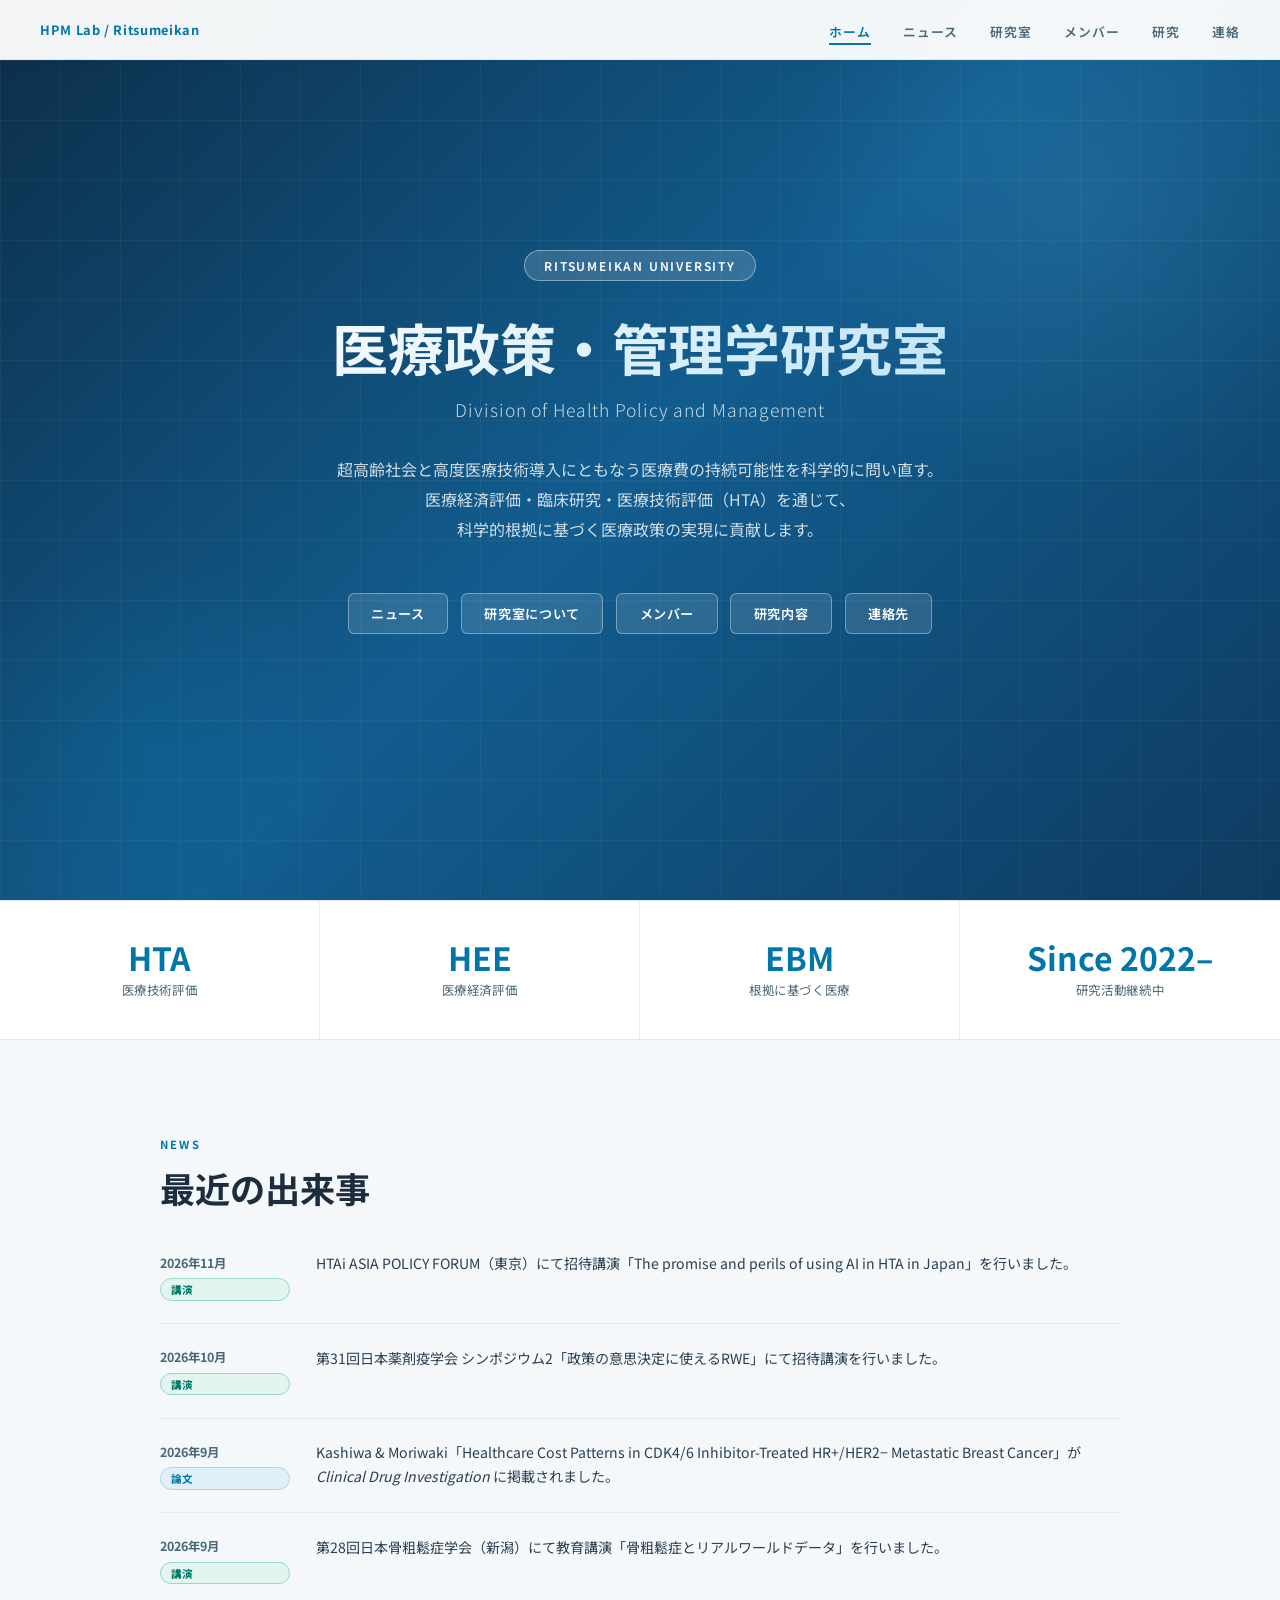
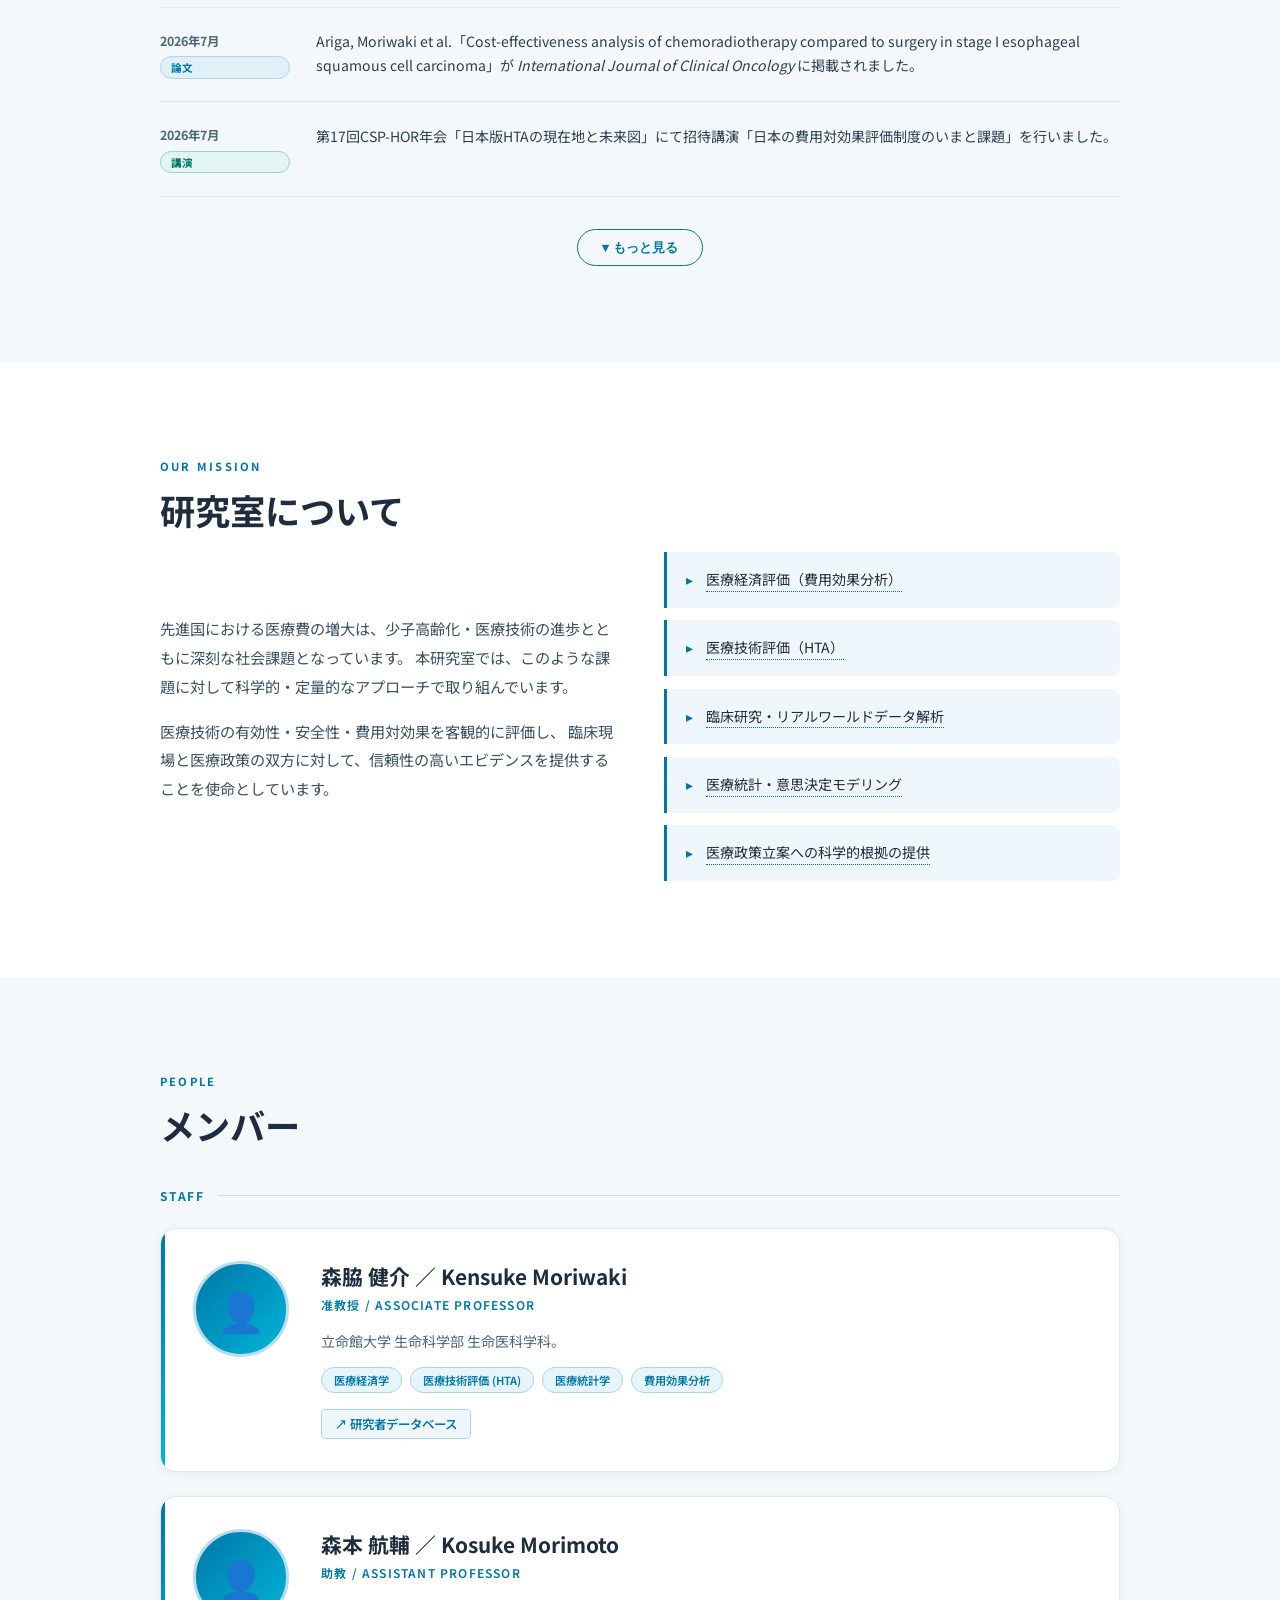
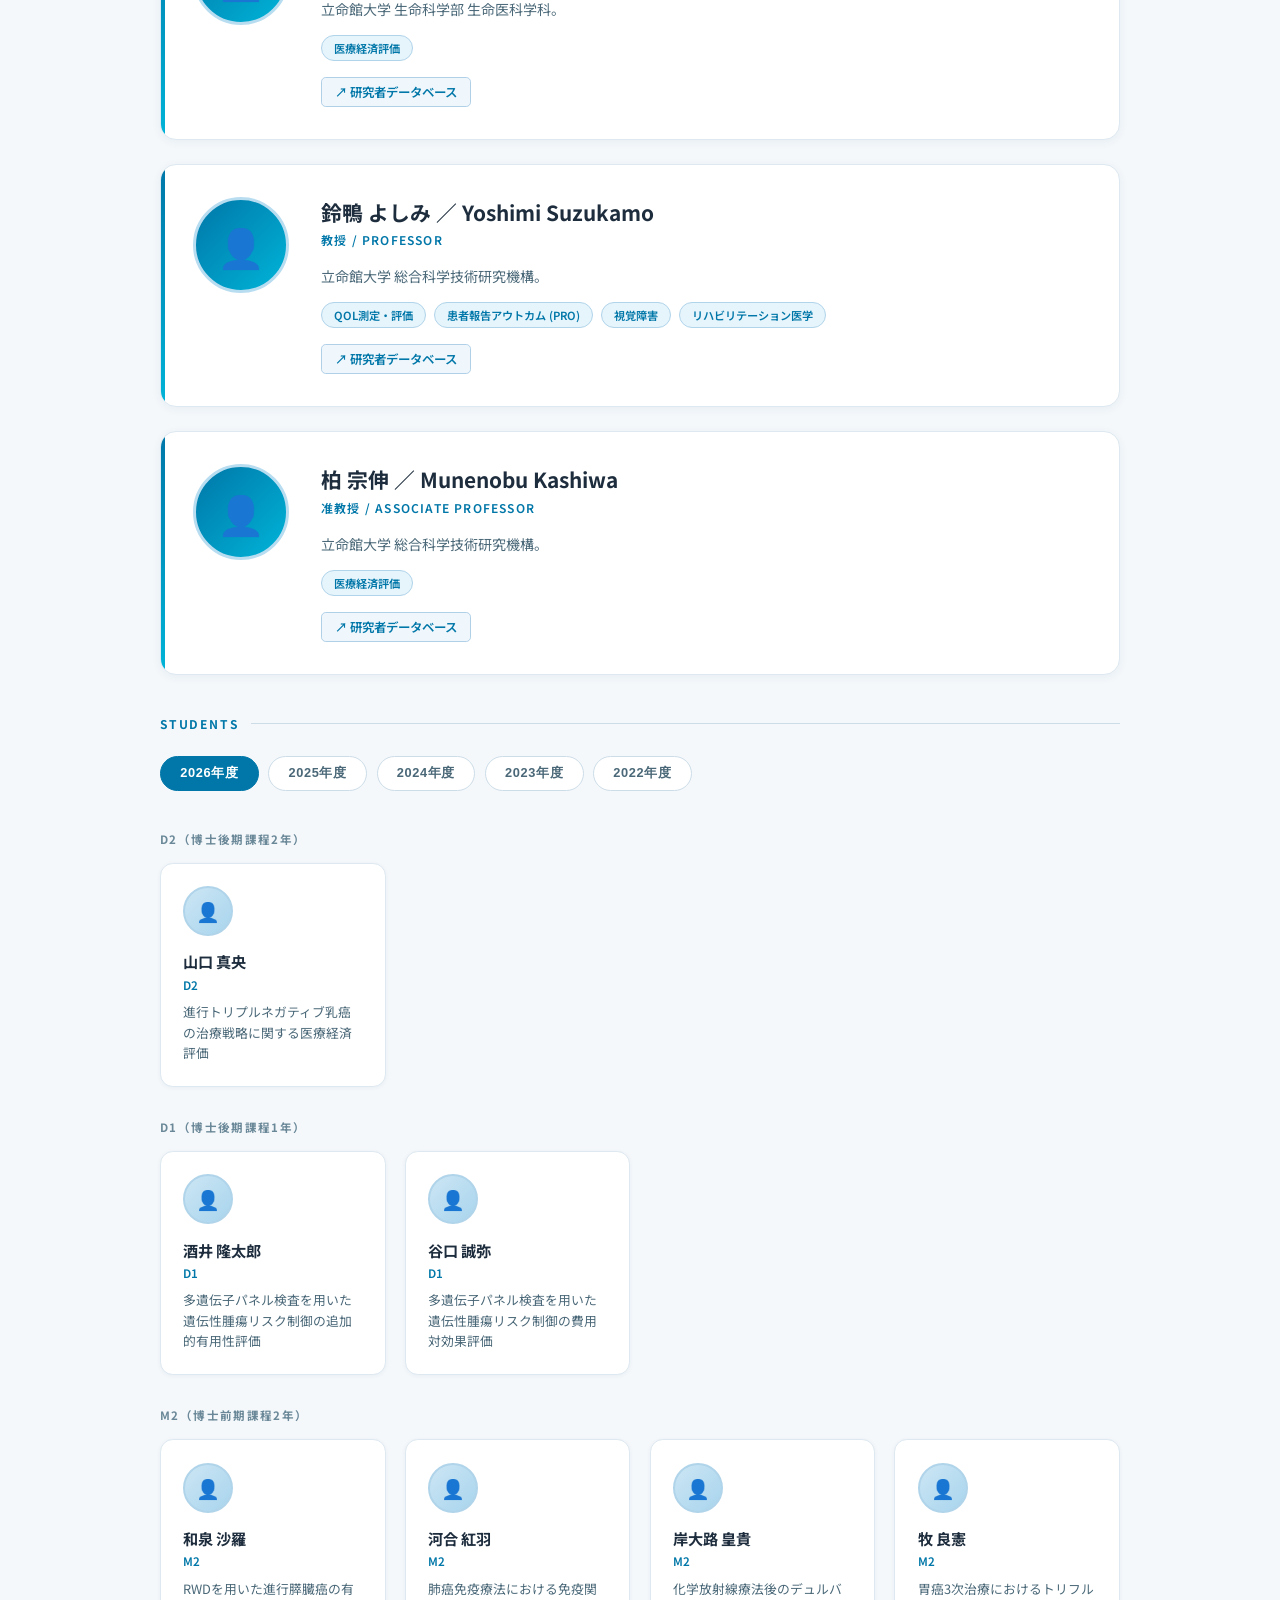
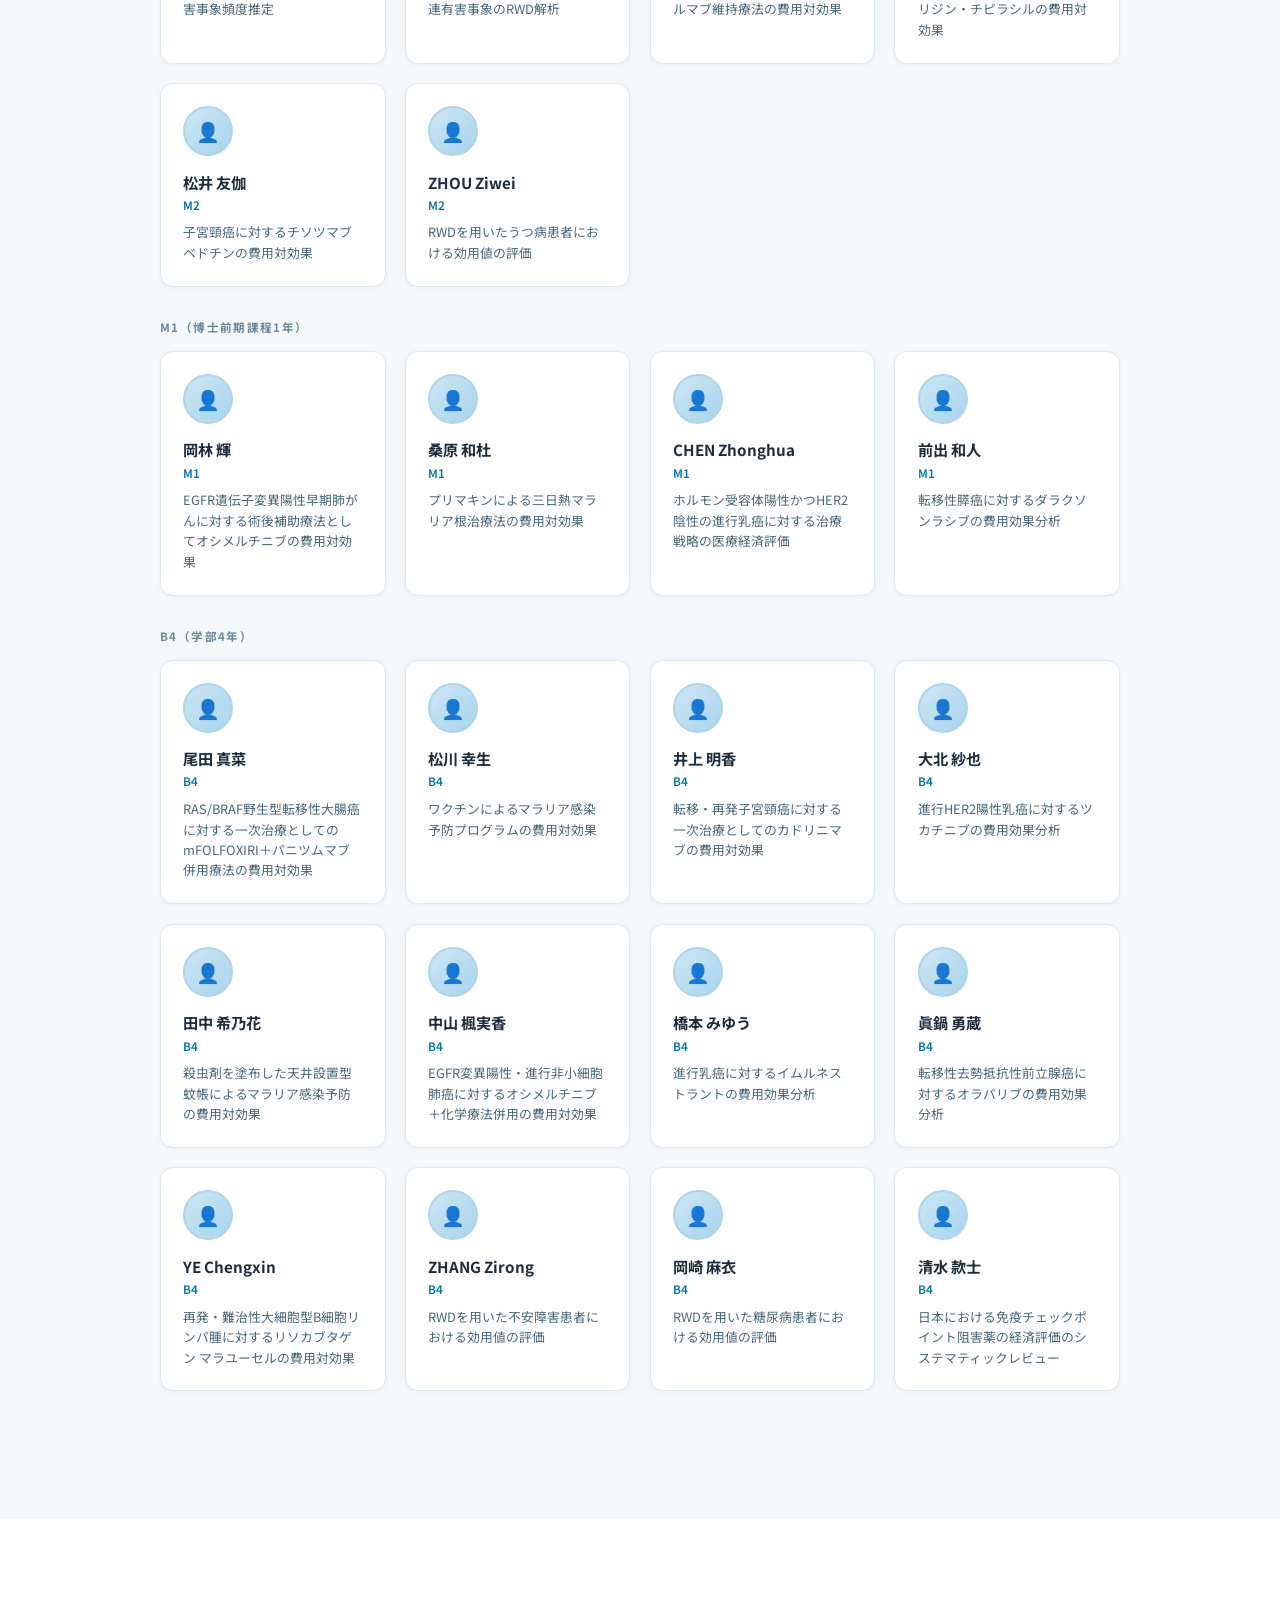
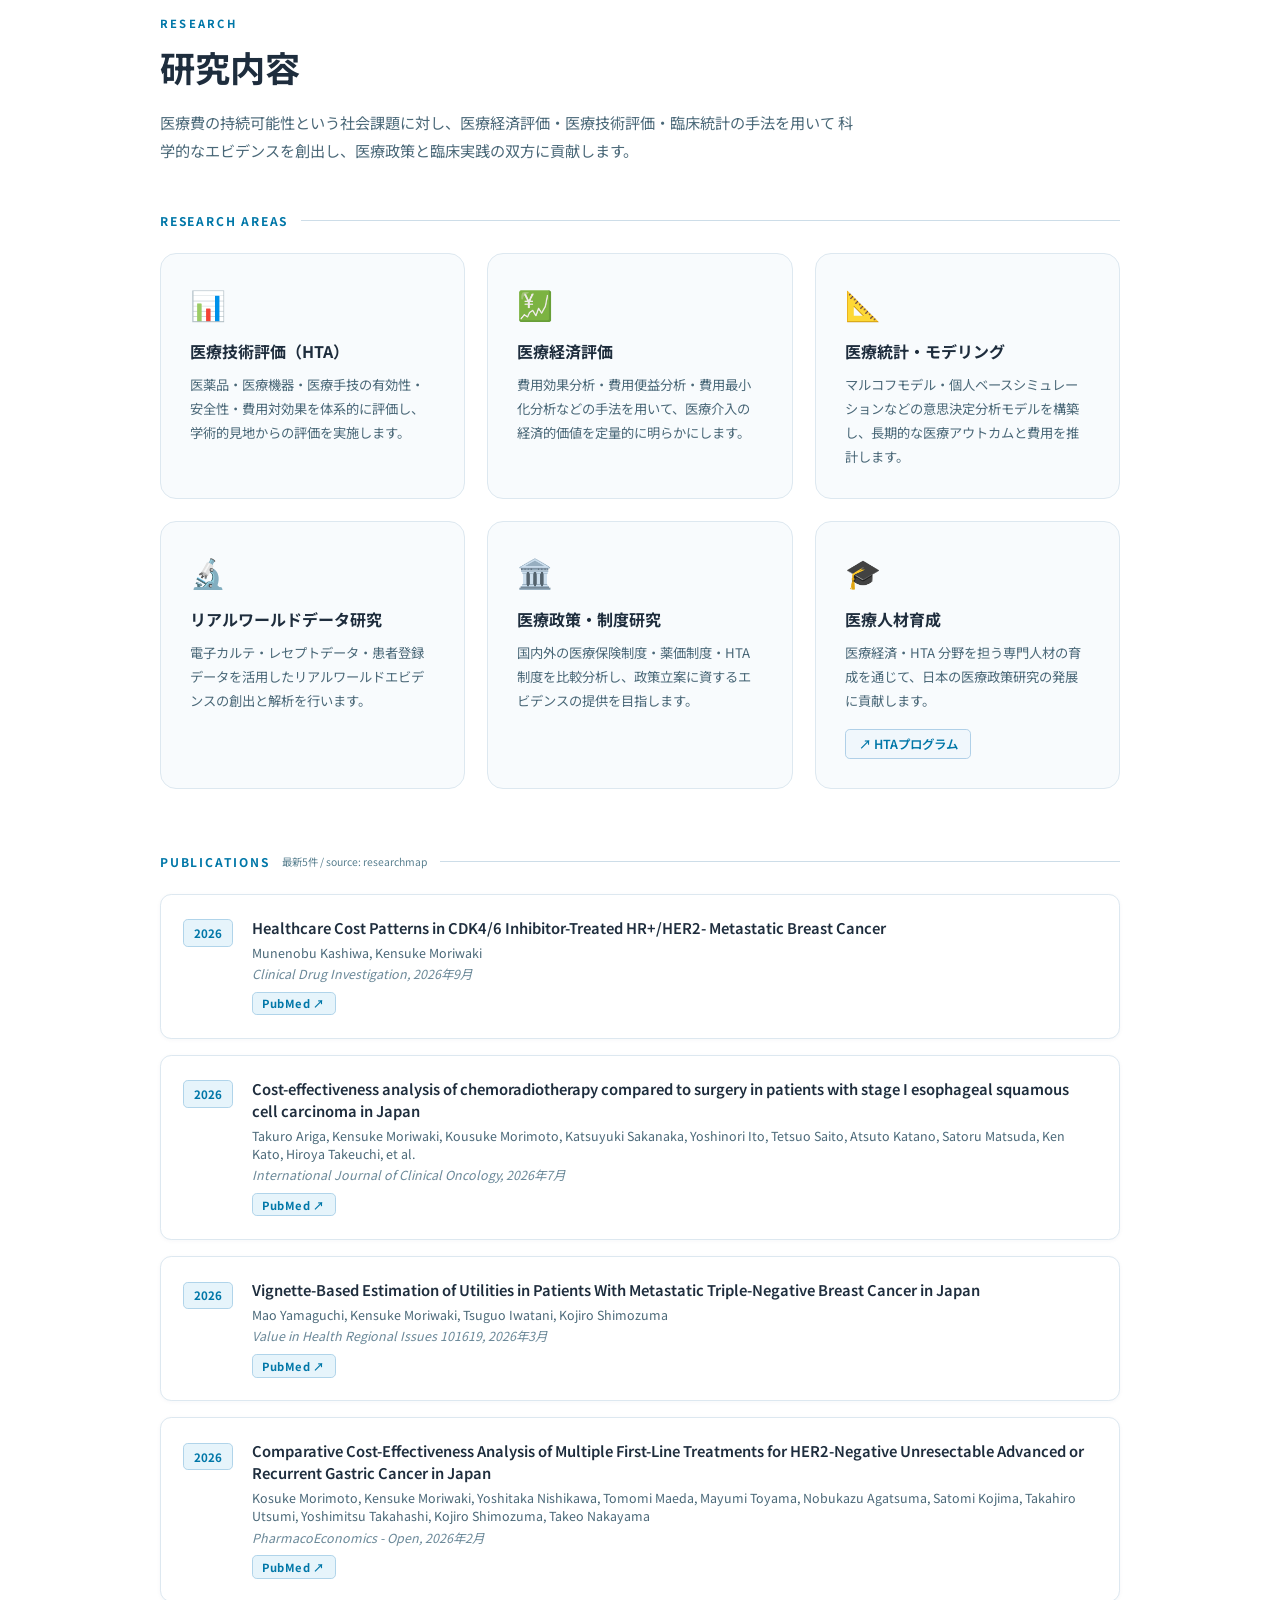
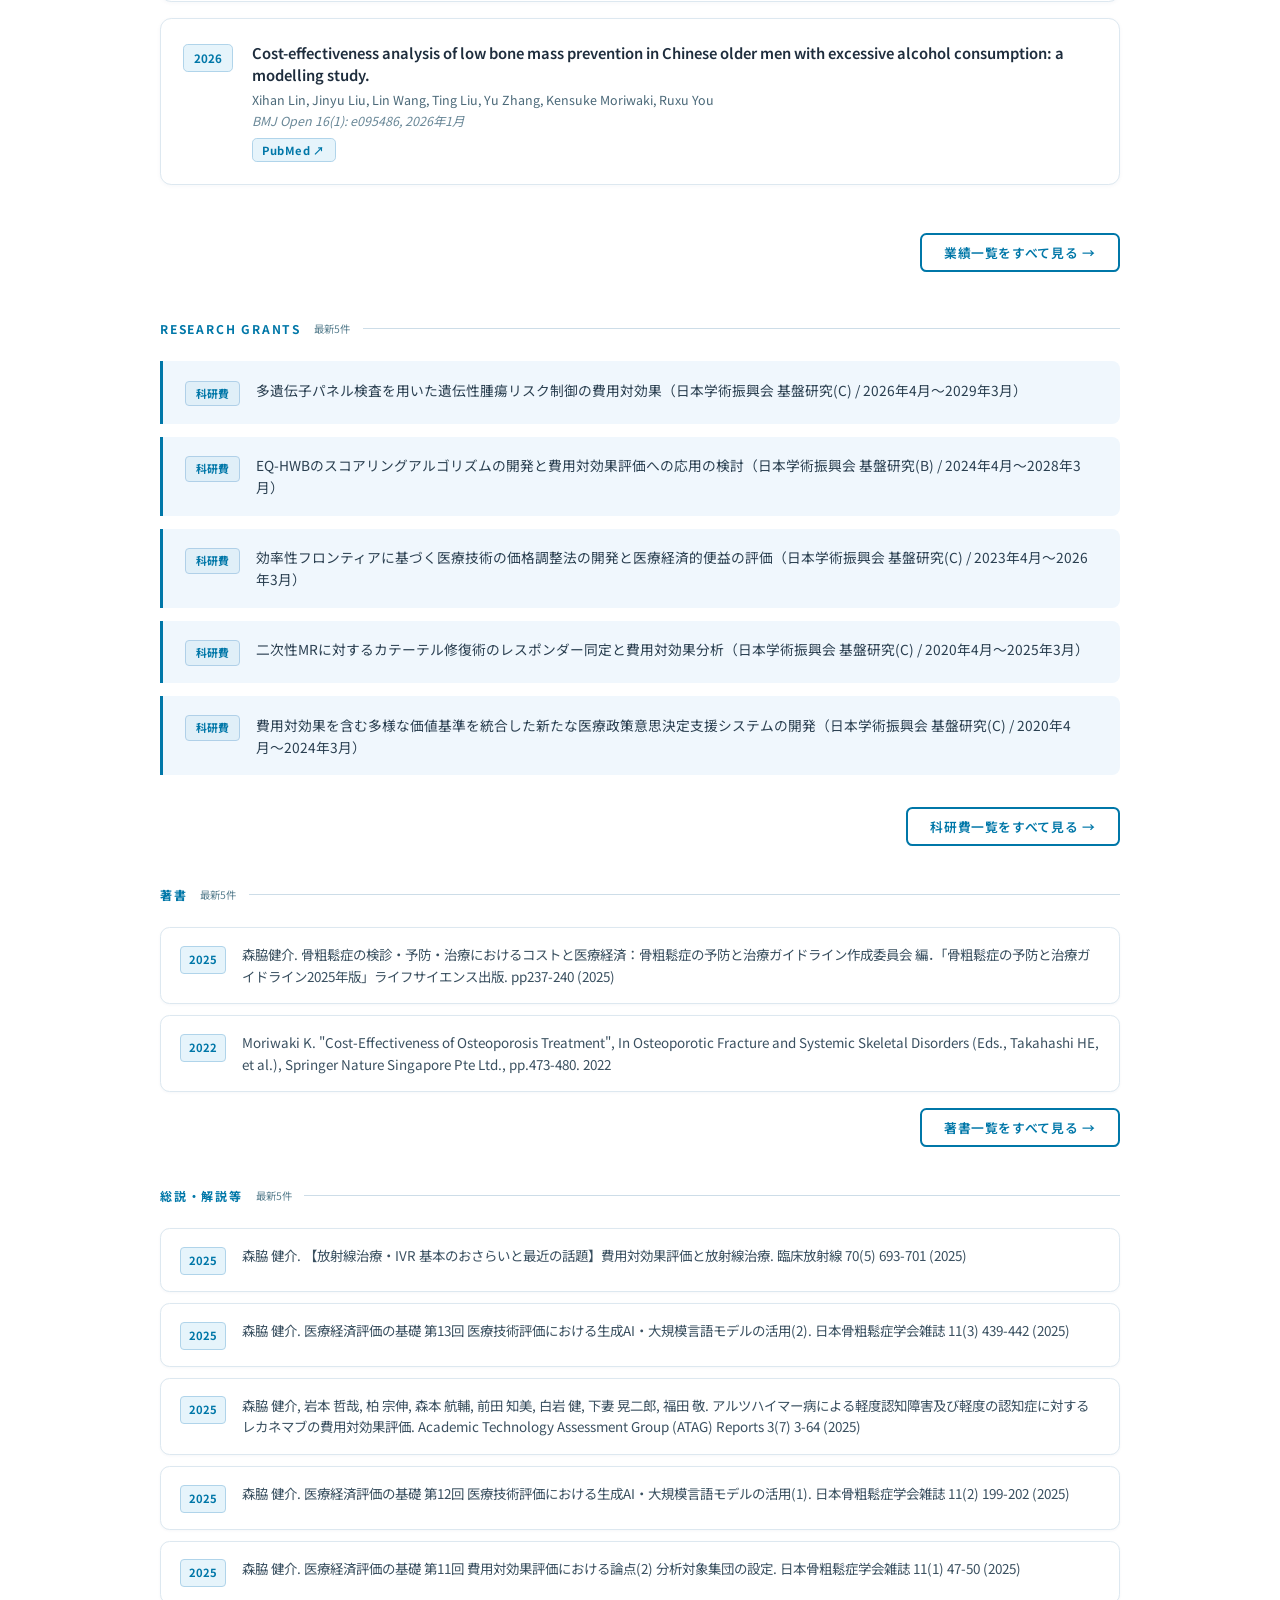
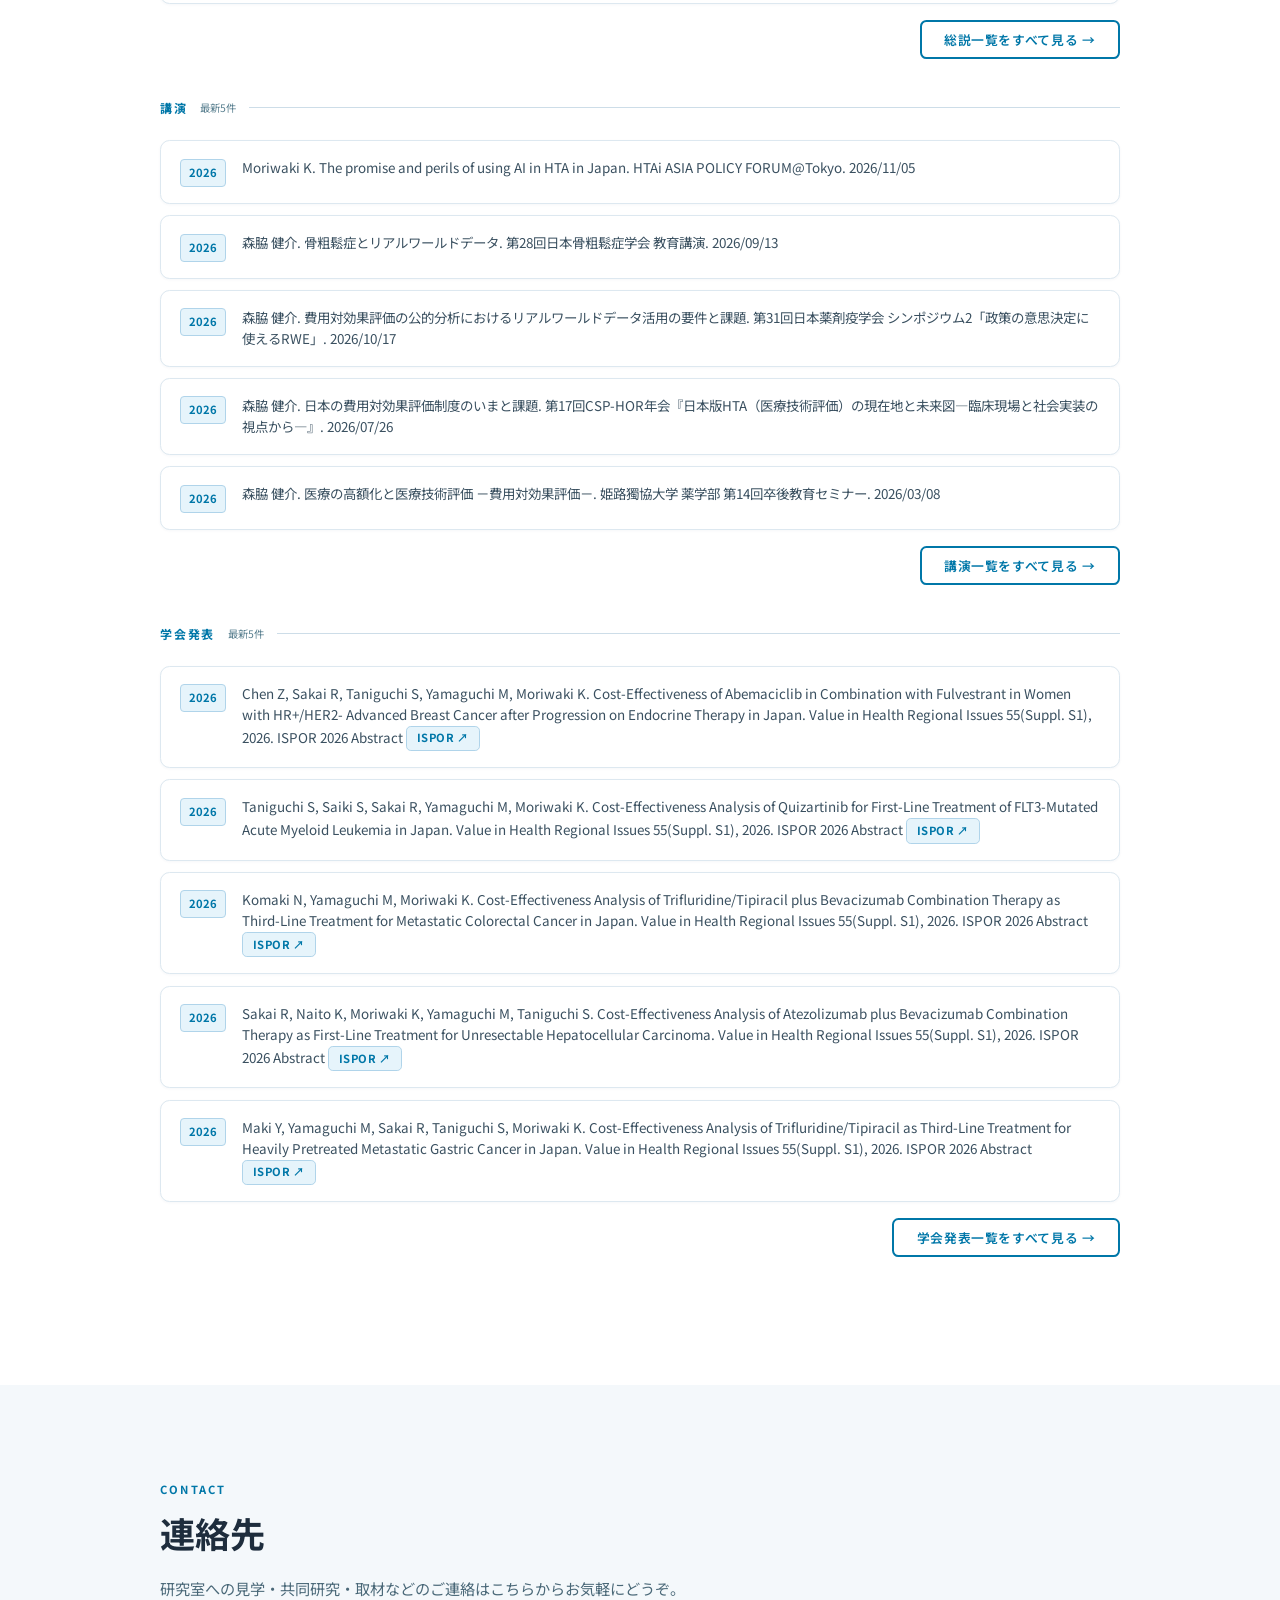
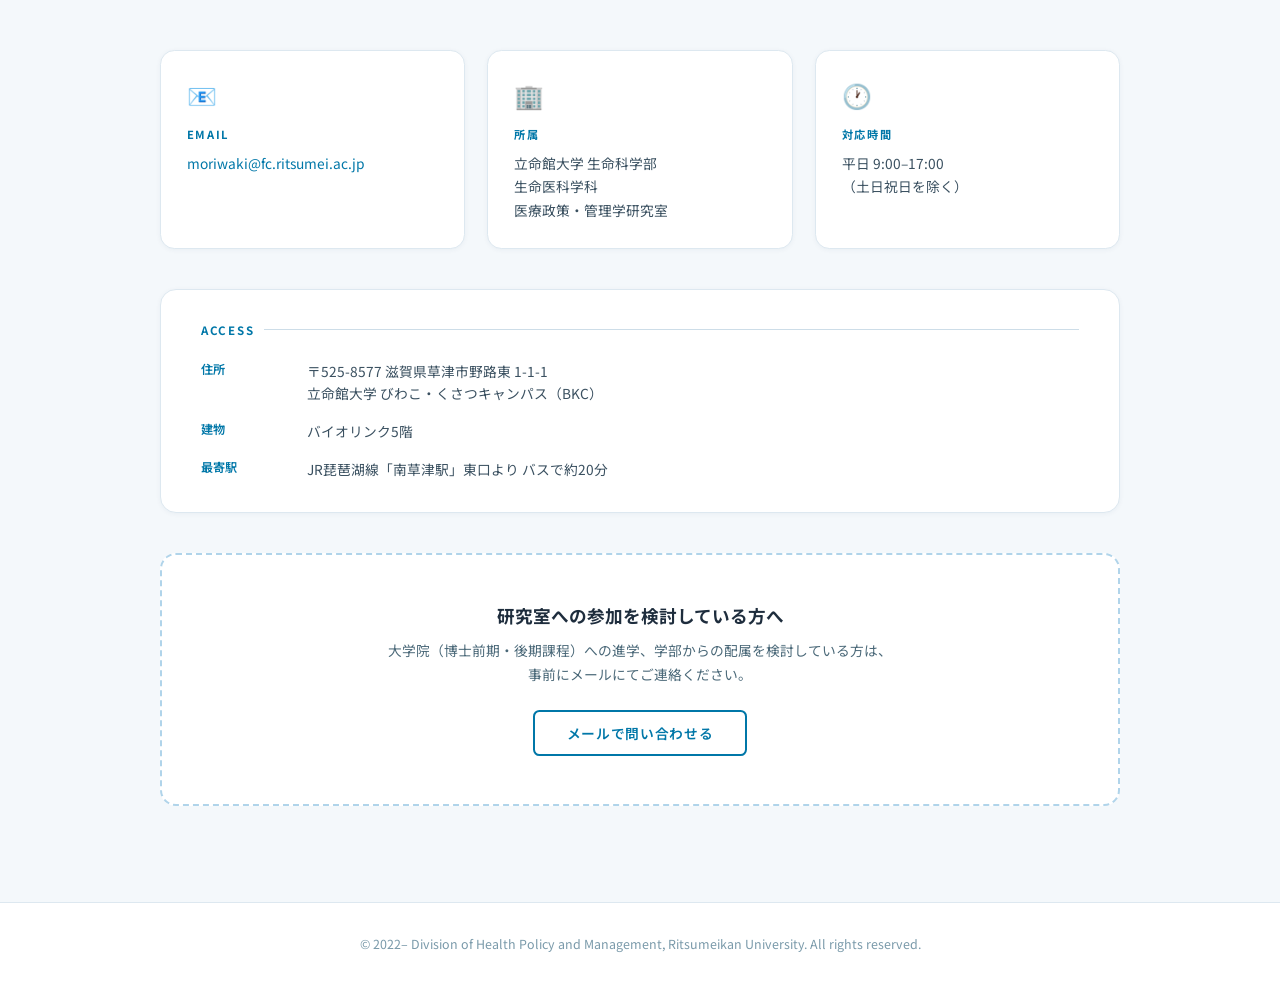
==== index.html @ d838562f "森脇の紹介文を所属のみに変更 Co-Authored-By: Claude Opus 5.5 <noreply@anthropic.com> Claude-Session: https://claud" ====
<!DOCTYPE html>
<html lang="ja">
<head>
<meta charset="UTF-8">
<meta name="viewport" content="width=device-width, initial-scale=1.0">
<title>医療政策・管理学研究室 | Ritsumeikan University</title>
<link href="https://fonts.googleapis.com/css2?family=Noto+Sans+JP:wght@300;400;700&family=Inter:wght@300;400;600;700&display=swap" rel="stylesheet">
<style>
/* ══════════════════════════════════════
   Base
══════════════════════════════════════ */
* { margin: 0; padding: 0; box-sizing: border-box; }
html { scroll-behavior: smooth; }

body {
  font-family: 'Noto Sans JP', 'Inter', sans-serif;
  background: #f4f8fb;
  color: #1e2d3d;
  overflow-x: hidden;
}

/* ══════════════════════════════════════
   Nav
══════════════════════════════════════ */
nav {
  position: fixed;
  top: 0; left: 0; right: 0;
  z-index: 100;
  display: flex;
  align-items: center;
  justify-content: space-between;
  padding: 0 2.5rem;
  height: 60px;
  background: rgba(255,255,255,0.95);
  backdrop-filter: blur(12px);
  border-bottom: 1px solid #dde8f0;
  box-shadow: 0 1px 8px rgba(0,60,100,0.06);
  transition: background 0.3s;
}

.nav-logo {
  font-size: 0.8rem;
  font-weight: 700;
  color: #0077a8;
  letter-spacing: 0.05em;
  white-space: nowrap;
}

.nav-links {
  display: flex;
  gap: 2rem;
  list-style: none;
}

.nav-links a {
  font-size: 0.8rem;
  font-weight: 600;
  letter-spacing: 0.08em;
  color: #4a6878;
  text-decoration: none;
  transition: color 0.2s;
  position: relative;
  padding-bottom: 2px;
}
.nav-links a::after {
  content: '';
  position: absolute;
  bottom: -2px; left: 0; right: 0;
  height: 2px;
  background: #0077a8;
  transform: scaleX(0);
  transform-origin: left;
  transition: transform 0.25s;
}
.nav-links a:hover,
.nav-links a.active { color: #0077a8; }
.nav-links a:hover::after,
.nav-links a.active::after { transform: scaleX(1); }

@media (max-width: 600px) {
  nav { padding: 0 1rem; }
  .nav-links { gap: 1rem; }
  .nav-logo { display: none; }
}

/* ══════════════════════════════════════
   Section base
══════════════════════════════════════ */
section { padding: 6rem 2rem; }
section:first-of-type { padding-top: 0; }

.container { max-width: 960px; margin: 0 auto; }

.section-label {
  font-size: 0.7rem;
  font-weight: 700;
  letter-spacing: 0.2em;
  text-transform: uppercase;
  color: #0077a8;
  margin-bottom: 0.8rem;
}

.section-title {
  font-size: clamp(1.6rem, 3vw, 2.2rem);
  font-weight: 700;
  color: #1e2d3d;
  margin-bottom: 1.2rem;
  line-height: 1.3;
}

.section-desc {
  color: #4a6878;
  font-size: 0.95rem;
  line-height: 1.8;
  margin-bottom: 3rem;
  max-width: 700px;
}

.subsection-label {
  font-size: 0.75rem;
  font-weight: 700;
  letter-spacing: 0.15em;
  text-transform: uppercase;
  color: #0077a8;
  margin: 2.5rem 0 1.5rem;
  display: flex;
  align-items: center;
  gap: 0.8rem;
}
.subsection-label::after {
  content: '';
  flex: 1;
  height: 1px;
  background: #cddde8;
}

/* ══════════════════════════════════════
   Hero
══════════════════════════════════════ */
#home {
  position: relative;
  min-height: 100vh;
  display: flex;
  align-items: center;
  justify-content: center;
  background: linear-gradient(135deg, #0c2d48 0%, #125d8f 50%, #0e3b60 100%);
  overflow: hidden;
  padding: 0 2rem;
}

#home::before {
  content: '';
  position: absolute;
  width: 600px; height: 600px;
  border-radius: 50%;
  background: radial-gradient(circle, rgba(100,200,240,0.14) 0%, transparent 70%);
  top: -100px; right: -100px;
  animation: pulse 8s ease-in-out infinite;
}
#home::after {
  content: '';
  position: absolute;
  width: 400px; height: 400px;
  border-radius: 50%;
  background: radial-gradient(circle, rgba(0,160,220,0.12) 0%, transparent 70%);
  bottom: -50px; left: -50px;
  animation: pulse 10s ease-in-out infinite reverse;
}
@keyframes pulse {
  0%, 100% { transform: scale(1); opacity: 0.8; }
  50% { transform: scale(1.15); opacity: 1; }
}

.grid-bg {
  position: absolute;
  inset: 0;
  background-image:
    linear-gradient(rgba(255,255,255,0.04) 1px, transparent 1px),
    linear-gradient(90deg, rgba(255,255,255,0.04) 1px, transparent 1px);
  background-size: 60px 60px;
}

.hero-content {
  position: relative;
  z-index: 1;
  text-align: center;
  max-width: 900px;
  width: 100%;
}

.badge {
  display: inline-block;
  background: rgba(255,255,255,0.15);
  border: 1px solid rgba(255,255,255,0.4);
  color: #ffffff;
  font-size: 0.75rem;
  font-weight: 600;
  letter-spacing: 0.15em;
  text-transform: uppercase;
  padding: 0.4rem 1.2rem;
  border-radius: 2rem;
  margin-bottom: 2rem;
}

.hero-title {
  font-size: clamp(2rem, 5vw, 3.5rem);
  font-weight: 700;
  line-height: 1.2;
  margin-bottom: 1rem;
  background: linear-gradient(135deg, #ffffff 0%, #b8e0f7 100%);
  -webkit-background-clip: text;
  -webkit-text-fill-color: transparent;
  background-clip: text;
}

.hero-subtitle {
  font-size: clamp(0.9rem, 2vw, 1.1rem);
  color: rgba(255,255,255,0.75);
  font-weight: 300;
  letter-spacing: 0.05em;
  margin-bottom: 2rem;
}

.hero-desc {
  font-size: 1rem;
  color: rgba(255,255,255,0.8);
  line-height: 1.9;
  max-width: 680px;
  margin: 0 auto 3rem;
}

/* Jump buttons */
.jump-links {
  display: flex;
  flex-wrap: wrap;
  justify-content: center;
  gap: 0.8rem;
  margin-bottom: 1rem;
}

.btn-jump {
  display: inline-flex;
  align-items: center;
  gap: 0.4rem;
  background: rgba(255,255,255,0.12);
  border: 1px solid rgba(255,255,255,0.35);
  color: #ffffff;
  text-decoration: none;
  font-weight: 600;
  font-size: 0.82rem;
  letter-spacing: 0.05em;
  padding: 0.65rem 1.4rem;
  border-radius: 0.4rem;
  transition: background 0.2s, border-color 0.2s, transform 0.2s;
}
.btn-jump:hover {
  background: rgba(255,255,255,0.22);
  border-color: rgba(255,255,255,0.7);
  transform: translateY(-2px);
}

/* Stats strip */
.stats-strip {
  display: grid;
  grid-template-columns: repeat(4, 1fr);
  gap: 0;
  background: #ffffff;
  border-top: 1px solid #dde8f0;
  border-bottom: 1px solid #dde8f0;
}
@media (max-width: 640px) {
  .stats-strip { grid-template-columns: repeat(2, 1fr); }
}

.stat-item {
  text-align: center;
  padding: 2.5rem 1rem;
  border-right: 1px solid #e8f0f6;
  transition: background 0.3s;
}
.stat-item:last-child { border-right: none; }
.stat-item:hover { background: #f0f7fc; }

.stat-num {
  font-size: 2rem;
  font-weight: 700;
  color: #0077a8;
  line-height: 1;
  margin-bottom: 0.5rem;
}
.stat-label {
  font-size: 0.78rem;
  color: #4a6878;
  letter-spacing: 0.05em;
}

/* ══════════════════════════════════════
   About (Mission)
══════════════════════════════════════ */
#about { background: #ffffff; }

.mission-body {
  display: grid;
  grid-template-columns: 1fr 1fr;
  gap: 3rem;
  align-items: center;
}
@media (max-width: 680px) {
  .mission-body { grid-template-columns: 1fr; }
}

.mission-text p {
  color: #3a5060;
  line-height: 1.9;
  margin-bottom: 1rem;
  font-size: 0.95rem;
}

.feature-list {
  list-style: none;
  display: flex;
  flex-direction: column;
  gap: 0.8rem;
}
.feature-list li {
  display: flex;
  align-items: flex-start;
  gap: 0.8rem;
  padding: 1rem 1.2rem;
  background: #f0f7fc;
  border-left: 3px solid #0077a8;
  border-radius: 0 0.5rem 0.5rem 0;
  font-size: 0.88rem;
  color: #1e2d3d;
  line-height: 1.6;
}
.feature-list li::before {
  content: '▸';
  color: #0077a8;
  flex-shrink: 0;
}

/* ══════════════════════════════════════
   Members
══════════════════════════════════════ */
#members { background: #f4f8fb; }

.faculty-card {
  display: grid;
  grid-template-columns: auto 1fr;
  gap: 2rem;
  align-items: start;
  background: #ffffff;
  border: 1px solid #dde8f0;
  border-radius: 1rem;
  padding: 2rem;
  margin-bottom: 1.5rem;
  position: relative;
  overflow: hidden;
  box-shadow: 0 2px 10px rgba(0,60,100,0.06);
}
.faculty-card::before {
  content: '';
  position: absolute;
  top: 0; left: 0;
  width: 4px; height: 100%;
  background: linear-gradient(180deg, #0077a8, #00b4d8);
}

.avatar {
  width: 96px; height: 96px;
  border-radius: 50%;
  background: linear-gradient(135deg, #0077a8, #00b4d8);
  display: flex; align-items: center; justify-content: center;
  font-size: 2.4rem;
  border: 3px solid #b8ddf0;
  flex-shrink: 0;
}

.faculty-info h3 {
  font-size: 1.3rem;
  font-weight: 700;
  color: #1e2d3d;
  margin-bottom: 0.3rem;
}
.faculty-info .role {
  font-size: 0.75rem;
  color: #0077a8;
  font-weight: 600;
  letter-spacing: 0.1em;
  text-transform: uppercase;
  margin-bottom: 1rem;
}
.faculty-info p {
  font-size: 0.88rem;
  color: #4a6878;
  line-height: 1.8;
  margin-bottom: 0.8rem;
}

.profile-link {
  display: inline-flex;
  align-items: center;
  gap: 0.4rem;
  margin-top: 1rem;
  font-size: 0.78rem;
  font-weight: 600;
  color: #0077a8;
  text-decoration: none;
  border: 1px solid #b0d0e8;
  padding: 0.3rem 0.8rem;
  border-radius: 0.3rem;
  background: #f0f7fc;
  transition: background 0.2s, border-color 0.2s;
}
.profile-link:hover {
  background: #ddeef8;
  border-color: #0077a8;
}

.tag-list { display: flex; flex-wrap: wrap; gap: 0.5rem; margin-top: 0.8rem; }
.tag {
  background: #e6f4fb;
  border: 1px solid #b0d4ea;
  color: #0077a8;
  font-size: 0.7rem;
  font-weight: 600;
  padding: 0.25rem 0.75rem;
  border-radius: 2rem;
}

.student-grid {
  display: grid;
  grid-template-columns: repeat(auto-fill, minmax(220px, 1fr));
  gap: 1.2rem;
  margin-bottom: 2rem;
}

.student-card {
  background: #ffffff;
  border: 1px solid #dde8f0;
  border-radius: 0.8rem;
  padding: 1.4rem;
  transition: border-color 0.3s, box-shadow 0.3s, transform 0.2s;
  box-shadow: 0 1px 4px rgba(0,60,100,0.05);
}
.student-card:hover {
  border-color: #0077a8;
  box-shadow: 0 4px 16px rgba(0,100,160,0.12);
  transform: translateY(-3px);
}

.student-avatar {
  width: 50px; height: 50px;
  border-radius: 50%;
  background: linear-gradient(135deg, #cce6f4, #a8d4ed);
  border: 2px solid #b0d4ea;
  display: flex; align-items: center; justify-content: center;
  font-size: 1.2rem;
  margin-bottom: 0.9rem;
}
.student-card h4 {
  font-size: 0.95rem;
  font-weight: 700;
  color: #1e2d3d;
  margin-bottom: 0.2rem;
}
.student-card .grade { font-size: 0.73rem; color: #0077a8; margin-bottom: 0.6rem; font-weight: 600; }
.student-card .theme { font-size: 0.8rem; color: #4a6878; line-height: 1.6; }

@media (max-width: 560px) {
  .faculty-card { grid-template-columns: 1fr; }
  .avatar { width: 72px; height: 72px; font-size: 1.8rem; }
}

/* ══════════════════════════════════════
   Research
══════════════════════════════════════ */
#research { background: #ffffff; }

.area-grid {
  display: grid;
  grid-template-columns: repeat(auto-fit, minmax(270px, 1fr));
  gap: 1.4rem;
  margin-bottom: 4rem;
}

.area-card {
  background: #f8fbfd;
  border: 1px solid #dde8f0;
  border-radius: 1rem;
  padding: 1.8rem;
  transition: border-color 0.3s, box-shadow 0.3s, transform 0.2s;
  position: relative;
  overflow: hidden;
}
.area-card::after {
  content: '';
  position: absolute;
  bottom: 0; left: 0; right: 0;
  height: 3px;
  background: linear-gradient(90deg, #0077a8, #00b4d8);
  transform: scaleX(0);
  transform-origin: left;
  transition: transform 0.3s;
}
.area-card:hover {
  border-color: #0077a8;
  box-shadow: 0 4px 18px rgba(0,100,160,0.1);
  transform: translateY(-4px);
}
.area-card:hover::after { transform: scaleX(1); }

.area-icon { font-size: 1.8rem; margin-bottom: 1rem; display: block; }
.area-card h3 {
  font-size: 1rem;
  font-weight: 700;
  color: #1e2d3d;
  margin-bottom: 0.7rem;
  line-height: 1.4;
}
.area-card p { font-size: 0.83rem; color: #4a6878; line-height: 1.8; }

/* Publications */
.pub-list { display: flex; flex-direction: column; gap: 1rem; margin-bottom: 3rem; }

.pub-item {
  display: grid;
  grid-template-columns: auto 1fr;
  gap: 1.2rem;
  align-items: start;
  padding: 1.4rem;
  background: #ffffff;
  border: 1px solid #dde8f0;
  border-radius: 0.7rem;
  transition: border-color 0.3s, box-shadow 0.3s;
  box-shadow: 0 1px 4px rgba(0,60,100,0.04);
}
.pub-item:hover {
  border-color: #0077a8;
  box-shadow: 0 3px 12px rgba(0,100,160,0.09);
}

.pub-year {
  font-size: 0.72rem;
  font-weight: 700;
  color: #0077a8;
  background: #e6f4fb;
  border: 1px solid #b0d4ea;
  padding: 0.3rem 0.6rem;
  border-radius: 0.3rem;
  white-space: nowrap;
  margin-top: 0.15rem;
}
.pub-content h4 {
  font-size: 0.92rem;
  font-weight: 600;
  color: #1e2d3d;
  margin-bottom: 0.3rem;
  line-height: 1.5;
}
.pub-content .authors { font-size: 0.78rem; color: #4a6878; margin-bottom: 0.2rem; }
.pub-content .journal { font-size: 0.78rem; color: #6a8898; font-style: italic; margin-bottom: 0.4rem; }
.pub-link {
  display: inline-flex; align-items: center; gap: 0.3rem;
  font-size: 0.7rem; font-weight: 700; letter-spacing: 0.04em;
  color: #0077a8; background: #e6f4fb; border: 1px solid #b0d4ea;
  padding: 0.18rem 0.6rem; border-radius: 0.3rem; text-decoration: none;
  transition: background 0.2s, border-color 0.2s;
}
.pub-link:hover { background: #c8e8f6; border-color: #0077a8; }

/* Grants */
.grant-list { display: flex; flex-direction: column; gap: 0.8rem; margin-bottom: 2rem; }

/* Misc publications (books, reviews, lectures, presentations) */
.misc-list { display: flex; flex-direction: column; gap: 0.7rem; margin-bottom: 1rem; }
.misc-item {
  display: grid; grid-template-columns: auto 1fr; gap: 1rem; align-items: start;
  padding: 1rem 1.2rem; background: #ffffff;
  border: 1px solid #dde8f0; border-radius: 0.6rem;
  font-size: 0.84rem; color: #3a5060; line-height: 1.6;
  transition: border-color 0.3s, box-shadow 0.3s;
  box-shadow: 0 1px 3px rgba(0,60,100,0.04);
}
.misc-item:hover {
  border-color: #0077a8;
  box-shadow: 0 2px 8px rgba(0,100,160,0.08);
}
.misc-year {
  font-size: 0.7rem; font-weight: 700; color: #0077a8;
  background: #e6f4fb; border: 1px solid #b0d4ea;
  padding: 0.25rem 0.5rem; border-radius: 0.25rem; white-space: nowrap; margin-top: 0.1rem;
}
.grant-item {
  display: flex;
  align-items: flex-start;
  gap: 1rem;
  padding: 1.1rem 1.4rem;
  background: #f0f7fd;
  border-left: 3px solid #0077a8;
  border-radius: 0 0.5rem 0.5rem 0;
  font-size: 0.86rem;
  color: #2a3f50;
  line-height: 1.6;
}
.grant-badge {
  font-size: 0.68rem;
  font-weight: 700;
  color: #0077a8;
  background: #e0eff8;
  border: 1px solid #b0d0e8;
  padding: 0.2rem 0.6rem;
  border-radius: 0.25rem;
  white-space: nowrap;
  flex-shrink: 0;
  margin-top: 0.1rem;
}

/* ══════════════════════════════════════
   Contact
══════════════════════════════════════ */
#contact { background: #f4f8fb; }

.info-grid {
  display: grid;
  grid-template-columns: repeat(auto-fit, minmax(200px, 1fr));
  gap: 1.4rem;
  margin-bottom: 2.5rem;
}

.info-card {
  background: #ffffff;
  border: 1px solid #dde8f0;
  border-radius: 0.9rem;
  padding: 1.6rem;
  transition: border-color 0.3s, box-shadow 0.3s;
  box-shadow: 0 1px 5px rgba(0,60,100,0.05);
}
.info-card:hover {
  border-color: #0077a8;
  box-shadow: 0 4px 16px rgba(0,100,160,0.1);
}
.info-icon { font-size: 1.5rem; margin-bottom: 0.9rem; display: block; }
.info-card h4 {
  font-size: 0.7rem;
  font-weight: 700;
  letter-spacing: 0.15em;
  text-transform: uppercase;
  color: #0077a8;
  margin-bottom: 0.6rem;
}
.info-card p { font-size: 0.86rem; color: #3a5060; line-height: 1.7; }
.info-card a { color: #0077a8; text-decoration: none; }
.info-card a:hover { text-decoration: underline; }

.access-block {
  background: #ffffff;
  border: 1px solid #dde8f0;
  border-radius: 1rem;
  padding: 2rem 2.5rem;
  margin-bottom: 2.5rem;
  box-shadow: 0 1px 5px rgba(0,60,100,0.05);
}
.access-block h3 {
  font-size: 0.72rem;
  font-weight: 700;
  letter-spacing: 0.15em;
  text-transform: uppercase;
  color: #0077a8;
  margin-bottom: 1.4rem;
  display: flex;
  align-items: center;
  gap: 0.6rem;
}
.access-block h3::after {
  content: '';
  flex: 1;
  height: 1px;
  background: #cddde8;
}

.access-list { list-style: none; display: flex; flex-direction: column; gap: 1rem; }
.access-list li {
  display: grid;
  grid-template-columns: 90px 1fr;
  gap: 1rem;
  font-size: 0.86rem;
  line-height: 1.6;
}
.access-list .label { color: #0077a8; font-weight: 600; font-size: 0.76rem; }
.access-list .val { color: #3a5060; }

.cta-block {
  text-align: center;
  padding: 3rem 2rem;
  background: #ffffff;
  border: 2px dashed #b0d4ea;
  border-radius: 1rem;
}
.cta-block h3 {
  font-size: 1.1rem;
  font-weight: 700;
  color: #1e2d3d;
  margin-bottom: 0.7rem;
}
.cta-block p {
  font-size: 0.86rem;
  color: #4a6878;
  margin-bottom: 1.5rem;
  line-height: 1.7;
}
.btn-outline {
  display: inline-block;
  border: 2px solid #0077a8;
  color: #0077a8;
  text-decoration: none;
  font-weight: 600;
  font-size: 0.86rem;
  letter-spacing: 0.05em;
  padding: 0.7rem 2rem;
  border-radius: 0.4rem;
  transition: background 0.2s, color 0.2s, transform 0.2s;
}
.btn-outline:hover {
  background: #0077a8;
  color: #ffffff;
  transform: translateY(-2px);
}

/* ══════════════════════════════════════
   Footer
══════════════════════════════════════ */
footer {
  text-align: center;
  padding: 2rem;
  color: #7a9aaa;
  font-size: 0.78rem;
  border-top: 1px solid #dde8f0;
  background: #ffffff;
}

/* ══════════════════════════════════════
   Members – year toggle
══════════════════════════════════════ */
.year-tabs {
  display: flex;
  gap: 0.6rem;
  flex-wrap: wrap;
  margin-bottom: 2.5rem;
}
.year-tab {
  background: #ffffff;
  border: 1px solid #cddde8;
  color: #4a6878;
  font-size: 0.8rem;
  font-weight: 600;
  letter-spacing: 0.05em;
  padding: 0.5rem 1.2rem;
  border-radius: 2rem;
  cursor: pointer;
  transition: background 0.2s, border-color 0.2s, color 0.2s;
}
.year-tab:hover {
  border-color: #0077a8;
  color: #0077a8;
  background: #f0f7fc;
}
.year-tab.active {
  background: #0077a8;
  border-color: #0077a8;
  color: #ffffff;
}

.cohort-panel { display: none; }
.cohort-panel.active { display: block; }

.grade-label {
  font-size: 0.72rem;
  font-weight: 700;
  letter-spacing: 0.12em;
  text-transform: uppercase;
  color: #6a8898;
  margin: 1.8rem 0 1rem;
}

/* ══════════════════════════════════════
   Scroll-to-top
══════════════════════════════════════ */
#totop {
  position: fixed;
  bottom: 2rem; right: 2rem;
  width: 44px; height: 44px;
  background: #0077a8;
  border: none;
  border-radius: 50%;
  display: flex; align-items: center; justify-content: center;
  color: #ffffff;
  font-size: 1.1rem;
  cursor: pointer;
  text-decoration: none;
  opacity: 0;
  transform: translateY(10px);
  transition: opacity 0.3s, transform 0.3s, background 0.2s;
  z-index: 90;
  box-shadow: 0 2px 10px rgba(0,100,160,0.25);
}
#totop.visible { opacity: 1; transform: translateY(0); }
#totop:hover { background: #005f88; }

/* ══════════════════════════════════════
   News
══════════════════════════════════════ */
#news { background: #f4f8fb; }

.news-list { display: flex; flex-direction: column; gap: 0; }

.news-item {
  display: grid;
  grid-template-columns: 130px 1fr;
  gap: 0 1.6rem;
  padding: 1.4rem 0;
  border-bottom: 1px solid #e0eaf2;
  align-items: start;
  transition: background 0.2s;
}
.news-item:last-child { border-bottom: none; }

.news-meta {
  display: flex;
  flex-direction: column;
  gap: 0.4rem;
  padding-top: 0.1rem;
}
.news-date {
  font-size: 0.78rem;
  font-weight: 700;
  color: #4a6878;
  white-space: nowrap;
}
.news-cat {
  display: inline-block;
  font-size: 0.66rem;
  font-weight: 700;
  letter-spacing: 0.06em;
  padding: 0.18rem 0.6rem;
  border-radius: 2rem;
  white-space: nowrap;
}
.news-cat.cat-paper    { background: #e0f0f8; color: #0077a8; border: 1px solid #b0d4ea; }
.news-cat.cat-lecture  { background: #e2f5f0; color: #007a68; border: 1px solid #9dd5c8; }
.news-cat.cat-conf     { background: #fef0e0; color: #a05800; border: 1px solid #f0c880; }
.news-cat.cat-member   { background: #f0e8f8; color: #6b3b9a; border: 1px solid #c8a8e0; }
.news-cat.cat-other    { background: #f0f0f0; color: #4a5860; border: 1px solid #ccd4da; }

.news-body {
  font-size: 0.88rem;
  color: #2a3f52;
  line-height: 1.7;
}

.news-more {
  margin-top: 2rem;
  text-align: center;
}
.news-more-toggle {
  display: inline-flex;
  align-items: center;
  gap: 0.4rem;
  background: none;
  border: 1.5px solid #0077a8;
  color: #0077a8;
  font-size: 0.82rem;
  font-weight: 600;
  padding: 0.55rem 1.5rem;
  border-radius: 2rem;
  cursor: pointer;
  transition: background 0.2s, color 0.2s;
}
.news-more-toggle:hover { background: #0077a8; color: #fff; }
.news-item.news-hidden { display: none; }

@media (max-width: 560px) {
  .news-item { grid-template-columns: 1fr; gap: 0.5rem; }
  .news-meta { flex-direction: row; align-items: center; }
}

/* ══════════════════════════════════════
   Keyword tooltips
══════════════════════════════════════ */
.feature-list li {
  position: relative;
  cursor: default;
}
.feature-list li .kw {
  border-bottom: 1.5px dotted #0077a8;
  cursor: help;
}
.tooltip-text {
  visibility: hidden;
  opacity: 0;
  position: absolute;
  bottom: calc(100% + 10px);
  left: 0;
  width: 300px;
  background: #1e2d3d;
  color: #e0eef8;
  font-size: 0.78rem;
  line-height: 1.7;
  padding: 0.85rem 1.1rem;
  border-radius: 0.6rem;
  box-shadow: 0 6px 20px rgba(0,40,80,0.22);
  transition: opacity 0.18s, transform 0.18s;
  transform: translateY(4px);
  z-index: 200;
  pointer-events: none;
  white-space: normal;
}
.tooltip-text::after {
  content: '';
  position: absolute;
  top: 100%; left: 18px;
  border: 7px solid transparent;
  border-top-color: #1e2d3d;
}
.feature-list li:hover .tooltip-text {
  visibility: visible;
  opacity: 1;
  transform: translateY(0);
}
@media (max-width: 680px) {
  .tooltip-text { width: 240px; }
}
</style>
</head>
<body>

<!-- ════ Nav ════ -->
<nav>
  <span class="nav-logo">HPM Lab / Ritsumeikan</span>
  <ul class="nav-links">
    <li><a href="#home">ホーム</a></li>
    <li><a href="#news">ニュース</a></li>
    <li><a href="#about">研究室</a></li>
    <li><a href="#members">メンバー</a></li>
    <li><a href="#research">研究</a></li>
    <li><a href="#contact">連絡</a></li>
  </ul>
</nav>

<!-- ════ Hero ════ -->
<section id="home">
  <div class="grid-bg"></div>
  <div class="hero-content">
    <div class="badge">Ritsumeikan University</div>
    <h1 class="hero-title">医療政策・管理学研究室</h1>
    <p class="hero-subtitle">Division of Health Policy and Management</p>
    <p class="hero-desc">
      超高齢社会と高度医療技術導入にともなう医療費の持続可能性を科学的に問い直す。<br>
      医療経済評価・臨床研究・医療技術評価（HTA）を通じて、<br>
      科学的根拠に基づく医療政策の実現に貢献します。
    </p>
    <div class="jump-links">
      <a class="btn-jump" href="#news">ニュース</a>
      <a class="btn-jump" href="#about">研究室について</a>
      <a class="btn-jump" href="#members">メンバー</a>
      <a class="btn-jump" href="#research">研究内容</a>
      <a class="btn-jump" href="#contact">連絡先</a>
    </div>
  </div>
</section>

<!-- Stats Strip -->
<div class="stats-strip">
  <div class="stat-item"><div class="stat-num">HTA</div><div class="stat-label">医療技術評価</div></div>
  <div class="stat-item"><div class="stat-num">HEE</div><div class="stat-label">医療経済評価</div></div>
  <div class="stat-item"><div class="stat-num">EBM</div><div class="stat-label">根拠に基づく医療</div></div>
  <div class="stat-item"><div class="stat-num">Since 2022–</div><div class="stat-label">研究活動継続中</div></div>
</div>

<!-- ════ News ════ -->
<section id="news">
  <div class="container">
    <div class="section-label">News</div>
    <h2 class="section-title">最近の出来事</h2>
    <div class="news-list" id="news-list">

      <div class="news-item">
        <div class="news-meta">
          <span class="news-date">2026年11月</span>
          <span class="news-cat cat-lecture">講演</span>
        </div>
        <div class="news-body">HTAi ASIA POLICY FORUM（東京）にて招待講演「The promise and perils of using AI in HTA in Japan」を行いました。</div>
      </div>

      <div class="news-item">
        <div class="news-meta">
          <span class="news-date">2026年10月</span>
          <span class="news-cat cat-lecture">講演</span>
        </div>
        <div class="news-body">第31回日本薬剤疫学会 シンポジウム2「政策の意思決定に使えるRWE」にて招待講演を行いました。</div>
      </div>

      <div class="news-item">
        <div class="news-meta">
          <span class="news-date">2026年9月</span>
          <span class="news-cat cat-paper">論文</span>
        </div>
        <div class="news-body">Kashiwa &amp; Moriwaki「Healthcare Cost Patterns in CDK4/6 Inhibitor-Treated HR+/HER2− Metastatic Breast Cancer」が <em>Clinical Drug Investigation</em> に掲載されました。</div>
      </div>

      <div class="news-item">
        <div class="news-meta">
          <span class="news-date">2026年9月</span>
          <span class="news-cat cat-lecture">講演</span>
        </div>
        <div class="news-body">第28回日本骨粗鬆症学会（新潟）にて教育講演「骨粗鬆症とリアルワールドデータ」を行いました。</div>
      </div>

      <div class="news-item">
        <div class="news-meta">
          <span class="news-date">2026年7月</span>
          <span class="news-cat cat-paper">論文</span>
        </div>
        <div class="news-body">Ariga, Moriwaki et al.「Cost-effectiveness analysis of chemoradiotherapy compared to surgery in stage I esophageal squamous cell carcinoma」が <em>International Journal of Clinical Oncology</em> に掲載されました。</div>
      </div>

      <div class="news-item">
        <div class="news-meta">
          <span class="news-date">2026年7月</span>
          <span class="news-cat cat-lecture">講演</span>
        </div>
        <div class="news-body">第17回CSP-HOR年会「日本版HTAの現在地と未来図」にて招待講演「日本の費用対効果評価制度のいまと課題」を行いました。</div>
      </div>

      <div class="news-item news-hidden">
        <div class="news-meta">
          <span class="news-date">2026年9月</span>
          <span class="news-cat cat-conf">学会発表</span>
        </div>
        <div class="news-body">ISPOR Asia 2026（タイ）にて研究室から19件の演題を発表しました。</div>
      </div>

      <div class="news-item news-hidden">
        <div class="news-meta">
          <span class="news-date">2026年4月</span>
          <span class="news-cat cat-member">メンバー</span>
        </div>
        <div class="news-body">2026年度新メンバーが加入しました。</div>
      </div>

      <div class="news-item news-hidden">
        <div class="news-meta">
          <span class="news-date">2026年3月</span>
          <span class="news-cat cat-paper">論文</span>
        </div>
        <div class="news-body">Yamaguchi et al.「Vignette-Based Estimation of Utilities in Patients With Metastatic Triple-Negative Breast Cancer in Japan」が <em>Value in Health Regional Issues</em> に掲載されました。</div>
      </div>

      <div class="news-item news-hidden">
        <div class="news-meta">
          <span class="news-date">2026年2月</span>
          <span class="news-cat cat-paper">論文</span>
        </div>
        <div class="news-body">Morimoto &amp; Moriwaki et al.「Comparative Cost-Effectiveness Analysis of Multiple First-Line Treatments for HER2-Negative Advanced or Recurrent Gastric Cancer in Japan」が <em>PharmacoEconomics - Open</em> に掲載されました。</div>
      </div>

      <div class="news-item news-hidden">
        <div class="news-meta">
          <span class="news-date">2026年1月</span>
          <span class="news-cat cat-paper">論文</span>
        </div>
        <div class="news-body">Lin, Moriwaki et al.「Cost-effectiveness analysis of low bone mass prevention in Chinese older men with excessive alcohol consumption」が <em>BMJ Open</em> に掲載されました。</div>
      </div>

    </div>
    <div class="news-more">
      <button class="news-more-toggle" onclick="toggleNewsMore(this)">▾ もっと見る</button>
    </div>
  </div>
</section>

<!-- ════ About ════ -->
<section id="about">
  <div class="container">
    <div class="section-label">Our Mission</div>
    <h2 class="section-title">研究室について</h2>
    <div class="mission-body">
      <div class="mission-text">
        <p>
          先進国における医療費の増大は、少子高齢化・医療技術の進歩とともに深刻な社会課題となっています。
          本研究室では、このような課題に対して科学的・定量的なアプローチで取り組んでいます。
        </p>
        <p>
          医療技術の有効性・安全性・費用対効果を客観的に評価し、
          臨床現場と医療政策の双方に対して、信頼性の高いエビデンスを提供することを使命としています。
        </p>
      </div>
      <ul class="feature-list">
        <li>
          <span class="kw">医療経済評価（費用効果分析）</span>
          <span class="tooltip-text">治療薬・医療機器などの「費用」と「効果（延命・QOL 改善など）」を比較し、限られた医療資源を最も効果的に配分する方法を検討する分野。増分費用効果比（ICER）などの指標を用いて経済的価値を定量化します。</span>
        </li>
        <li>
          <span class="kw">医療技術評価（HTA）</span>
          <span class="tooltip-text">Health Technology Assessment の略。新薬・医療機器・医療手技を有効性・安全性・費用対効果・社会的影響の観点から体系的に評価し、保険収載や薬価決定など医療政策上の意思決定を科学的に支援します。</span>
        </li>
        <li>
          <span class="kw">臨床研究・リアルワールドデータ解析</span>
          <span class="tooltip-text">電子カルテ・レセプトデータ・患者登録データなど実診療で得られたデータを活用し、実臨床における治療効果・安全性・患者アウトカムを明らかにする研究手法です。</span>
        </li>
        <li>
          <span class="kw">医療統計・意思決定モデリング</span>
          <span class="tooltip-text">マルコフモデルや決定樹モデルなどの数理モデルを用いて、長期的な治療アウトカムをシミュレーション。不確実性を考慮した上で、最適な医療上の意思決定を支援する分析手法です。</span>
        </li>
        <li>
          <span class="kw">医療政策立案への科学的根拠の提供</span>
          <span class="tooltip-text">費用効果分析や RWD 研究で得られたエビデンスを、薬価制度改革・保険給付の決定・ガイドライン策定など医療政策の現場へ橋渡しする活動です。学術的な視点から政策立案を支援します。</span>
        </li>
      </ul>
    </div>
  </div>
</section>

<!-- ════ Members ════ -->
<section id="members">
  <div class="container">
    <div class="section-label">People</div>
    <h2 class="section-title">メンバー</h2>

    <!-- Staff -->
    <div class="subsection-label">Staff</div>
    <div class="faculty-card">
      <div class="avatar">👤</div>
      <div class="faculty-info">
        <h3>森脇 健介 ／ Kensuke Moriwaki</h3>
        <div class="role">准教授 / Associate Professor</div>
        <p>立命館大学 生命科学部 生命医科学科。</p>
        <div class="tag-list">
          <span class="tag">医療経済学</span>
          <span class="tag">医療技術評価 (HTA)</span>
          <span class="tag">医療統計学</span>
          <span class="tag">費用効果分析</span>
        </div>
        <a class="profile-link" href="https://research-db.ritsumei.ac.jp/rithp/k03/resid/S001743" target="_blank" rel="noopener">↗ 研究者データベース</a>
      </div>
    </div>
    <div class="faculty-card">
      <div class="avatar">👤</div>
      <div class="faculty-info">
        <h3>森本 航輔 ／ Kosuke Morimoto</h3>
        <div class="role">助教 / Assistant Professor</div>
        <p>立命館大学 生命科学部 生命医科学科。</p>
        <div class="tag-list">
          <span class="tag">医療経済評価</span>
        </div>
        <a class="profile-link" href="https://research-db.ritsumei.ac.jp/rithp/k03/resid/S003004" target="_blank" rel="noopener">↗ 研究者データベース</a>
      </div>
    </div>
    <div class="faculty-card">
      <div class="avatar">👤</div>
      <div class="faculty-info">
        <h3>鈴鴨 よしみ ／ Yoshimi Suzukamo</h3>
        <div class="role">教授 / Professor</div>
        <p>立命館大学 総合科学技術研究機構。</p>
        <div class="tag-list">
          <span class="tag">QOL測定・評価</span>
          <span class="tag">患者報告アウトカム (PRO)</span>
          <span class="tag">視覚障害</span>
          <span class="tag">リハビリテーション医学</span>
        </div>
        <a class="profile-link" href="https://research-db.ritsumei.ac.jp/rithp/k03/resid/S002738" target="_blank" rel="noopener">↗ 研究者データベース</a>
      </div>
    </div>
    <div class="faculty-card">
      <div class="avatar">👤</div>
      <div class="faculty-info">
        <h3>柏 宗伸 ／ Munenobu Kashiwa</h3>
        <div class="role">准教授 / Associate Professor</div>
        <p>立命館大学 総合科学技術研究機構。</p>
        <div class="tag-list">
          <span class="tag">医療経済評価</span>          
        </div>
        <a class="profile-link" href="https://research-db.ritsumei.ac.jp/rithp/k03/resid/S002850" target="_blank" rel="noopener">↗ 研究者データベース</a>
      </div>
    </div>

    <!-- Year tabs -->
    <div class="subsection-label">Students</div>
    <div class="year-tabs">
      <button class="year-tab active" onclick="switchCohort('2026', this)">2026年度</button>
      <button class="year-tab" onclick="switchCohort('2025', this)">2025年度</button>
      <button class="year-tab" onclick="switchCohort('2024', this)">2024年度</button>
      <button class="year-tab" onclick="switchCohort('2023', this)">2023年度</button>
      <button class="year-tab" onclick="switchCohort('2022', this)">2022年度</button>
    </div>

    <!-- 2026 -->
    <div class="cohort-panel active" id="cohort-2026">
      <div class="grade-label">D2（博士後期課程2年）</div>
      <div class="student-grid">
        <div class="student-card"><div class="student-avatar">👤</div><h4>山口 真央</h4><div class="grade">D2</div><div class="theme">進行トリプルネガティブ乳癌の治療戦略に関する医療経済評価</div></div>
      </div>

      <div class="grade-label">D1（博士後期課程1年）</div>
      <div class="student-grid">
        <div class="student-card"><div class="student-avatar">👤</div><h4>酒井 隆太郎</h4><div class="grade">D1</div><div class="theme">多遺伝子パネル検査を用いた遺伝性腫瘍リスク制御の追加的有用性評価</div></div>
        <div class="student-card"><div class="student-avatar">👤</div><h4>谷口 誠弥</h4><div class="grade">D1</div><div class="theme">多遺伝子パネル検査を用いた遺伝性腫瘍リスク制御の費用対効果評価</div></div>
      </div>

      <div class="grade-label">M2（博士前期課程2年）</div>
      <div class="student-grid">
        <div class="student-card"><div class="student-avatar">👤</div><h4>和泉 沙羅</h4><div class="grade">M2</div><div class="theme">RWDを用いた進行膵臓癌の有害事象頻度推定</div></div>
        <div class="student-card"><div class="student-avatar">👤</div><h4>河合 紅羽</h4><div class="grade">M2</div><div class="theme">肺癌免疫療法における免疫関連有害事象のRWD解析</div></div>
        <div class="student-card"><div class="student-avatar">👤</div><h4>岸大路 皇貴</h4><div class="grade">M2</div><div class="theme">化学放射線療法後のデュルバルマブ維持療法の費用対効果</div></div>
        <div class="student-card"><div class="student-avatar">👤</div><h4>牧 良憲</h4><div class="grade">M2</div><div class="theme">胃癌3次治療におけるトリフルリジン・チピラシルの費用対効果</div></div>
        <div class="student-card"><div class="student-avatar">👤</div><h4>松井 友伽</h4><div class="grade">M2</div><div class="theme">子宮頸癌に対するチソツマブ ベドチンの費用対効果</div></div>
        <div class="student-card"><div class="student-avatar">👤</div><h4>ZHOU Ziwei</h4><div class="grade">M2</div><div class="theme">RWDを用いたうつ病患者における効用値の評価</div></div>
      </div>

      <div class="grade-label">M1（博士前期課程1年）</div>
      <div class="student-grid">
        <div class="student-card"><div class="student-avatar">👤</div><h4>岡林 輝</h4><div class="grade">M1</div><div class="theme">EGFR遺伝子変異陽性早期肺がんに対する術後補助療法としてオシメルチニブの費用対効果</div></div>
        <div class="student-card"><div class="student-avatar">👤</div><h4>桑原 和杜</h4><div class="grade">M1</div><div class="theme">プリマキンによる三日熱マラリア根治療法の費用対効果</div></div>
        <div class="student-card"><div class="student-avatar">👤</div><h4>CHEN Zhonghua</h4><div class="grade">M1</div><div class="theme">ホルモン受容体陽性かつHER2 陰性の進行乳癌に対する治療戦略の医療経済評価</div></div>
        <div class="student-card"><div class="student-avatar">👤</div><h4>前出 和人</h4><div class="grade">M1</div><div class="theme">転移性膵癌に対するダラクソンラシブの費用効果分析</div></div>
      </div>

      <div class="grade-label">B4（学部4年）</div>
      <div class="student-grid">
        <div class="student-card"><div class="student-avatar">👤</div><h4>尾田 真菜</h4><div class="grade">B4</div><div class="theme">RAS/BRAF野生型転移性大腸癌に対する一次治療としてのmFOLFOXIRI＋パニツムマブ併用療法の費用対効果</div></div>
        <div class="student-card"><div class="student-avatar">👤</div><h4>松川 幸生</h4><div class="grade">B4</div><div class="theme">ワクチンによるマラリア感染予防プログラムの費用対効果</div></div>
        <div class="student-card"><div class="student-avatar">👤</div><h4>井上 明香</h4><div class="grade">B4</div><div class="theme">転移・再発子宮頸癌に対する一次治療としてのカドリニマブの費用対効果</div></div>
        <div class="student-card"><div class="student-avatar">👤</div><h4>大北 紗也</h4><div class="grade">B4</div><div class="theme">進行HER2陽性乳癌に対するツカチニブの費用効果分析</div></div>
        <div class="student-card"><div class="student-avatar">👤</div><h4>田中 希乃花</h4><div class="grade">B4</div><div class="theme">殺虫剤を塗布した天井設置型蚊帳によるマラリア感染予防の費用対効果</div></div>
        <div class="student-card"><div class="student-avatar">👤</div><h4>中山 楓実香</h4><div class="grade">B4</div><div class="theme">EGFR変異陽性・進行非小細胞肺癌に対するオシメルチニブ＋化学療法併用の費用対効果
</div></div>
        <div class="student-card"><div class="student-avatar">👤</div><h4>橋本 みゆう</h4><div class="grade">B4</div><div class="theme">進行乳癌に対するイムルネストラントの費用効果分析</div></div>
        <div class="student-card"><div class="student-avatar">👤</div><h4>眞鍋 勇蔵</h4><div class="grade">B4</div><div class="theme">転移性去勢抵抗性前立腺癌に対するオラパリブの費用効果分析</div></div>
        <div class="student-card"><div class="student-avatar">👤</div><h4>YE Chengxin</h4><div class="grade">B4</div><div class="theme">再発・難治性大細胞型B細胞リンパ腫に対するリソカブタゲン マラユーセルの費用対効果</div></div>
        <div class="student-card"><div class="student-avatar">👤</div><h4>ZHANG Zirong</h4><div class="grade">B4</div><div class="theme">RWDを用いた不安障害患者における効用値の評価</div></div>
        <div class="student-card"><div class="student-avatar">👤</div><h4>岡崎 麻衣</h4><div class="grade">B4</div><div class="theme">RWDを用いた糖尿病患者における効用値の評価</div></div>
        <div class="student-card"><div class="student-avatar">👤</div><h4>清水 款士</h4><div class="grade">B4</div><div class="theme">日本における免疫チェックポイント阻害薬の経済評価のシステマティックレビュー</div></div>
      </div>
    </div>

    <!-- 2025 -->
    <div class="cohort-panel" id="cohort-2025">
      <div class="grade-label">D1（博士後期課程1年）</div>
      <div class="student-grid">
        <div class="student-card"><div class="student-avatar">👤</div><h4>山口 真央</h4><div class="grade">D1</div><div class="theme">日本人Triple Negative Breast Cancer患者の治療戦略に関する医療経済評価</div></div>
      </div>

      <div class="grade-label">M2（博士前期課程2年）</div>
      <div class="student-grid">
        <div class="student-card"><div class="student-avatar">👤</div><h4>赤井 真奈</h4><div class="grade">M2</div><div class="theme">BRCA1/2病的バリアント保因者における着床前遺伝子検査を用いた卵巣癌リスク管理の医療経済評価</div></div>
        <div class="student-card"><div class="student-avatar">👤</div><h4>井上 真歩</h4><div class="grade">M2</div><div class="theme">転移性膵臓癌の1次治療における費用対効果</div></div>
        <div class="student-card"><div class="student-avatar">👤</div><h4>尾関 咲紀</h4><div class="grade">M2</div><div class="theme">BRCA1/2病的バリアント保因者における着床前遺伝子検査を用いた乳癌リスク管理の医療経済評価</div></div>
        <div class="student-card"><div class="student-avatar">👤</div><h4>酒井 隆太郎</h4><div class="grade">M2</div><div class="theme">着床前遺伝子検査を用いた膵臓癌リスク管理</div></div>
        <div class="student-card"><div class="student-avatar">👤</div><h4>谷口 誠弥</h4><div class="grade">M2</div><div class="theme">BRCA1/2病的バリアント保因者における着床前遺伝子検査を用いた前立腺癌リスク管理の医療経済評価</div></div>
        <div class="student-card"><div class="student-avatar">👤</div><h4>山田 篤</h4><div class="grade">M2</div><div class="theme">びまん性大細胞型B細胞リンパ腫に対するAxicabtagene ciloleucelの費用対効果</div></div>
      </div>

      <div class="grade-label">M1（博士前期課程1年）</div>
      <div class="student-grid">
        <div class="student-card"><div class="student-avatar">👤</div><h4>和泉 沙羅</h4><div class="grade">M1</div><div class="theme">進行膵臓癌の有害事象頻度推定</div></div>
        <div class="student-card"><div class="student-avatar">👤</div><h4>河合 紅羽</h4><div class="grade">M1</div><div class="theme">肺癌免疫療法における免疫関連有害事象の解析</div></div>
        <div class="student-card"><div class="student-avatar">👤</div><h4>岸大路 皇貴</h4><div class="grade">M1</div><div class="theme">化学放射線療法後のデュルバルマブ維持療法の費用対効果</div></div>
        <div class="student-card"><div class="student-avatar">👤</div><h4>牧 良憲</h4><div class="grade">M1</div><div class="theme">胃癌3次治療におけるトリフルリジン/チピラシルの解析</div></div>
        <div class="student-card"><div class="student-avatar">👤</div><h4>松井 友伽</h4><div class="grade">M1</div><div class="theme">子宮頸癌に対するTisotumab vedotinの費用対効果</div></div>
      </div>

      <div class="grade-label">B4（学部4年）</div>
      <div class="student-grid">
        <div class="student-card"><div class="student-avatar">👤</div><h4>鴨川 将大</h4><div class="grade">B4</div><div class="theme">膠芽腫に対するテモゾロミドの費用対効果</div></div>
        <div class="student-card"><div class="student-avatar">👤</div><h4>桑原 和杜</h4><div class="grade">B4</div><div class="theme">進行小細胞肺癌に対するSocazolimabの費用対効果</div></div>
        <div class="student-card"><div class="student-avatar">👤</div><h4>小牧 奈々華</h4><div class="grade">B4</div><div class="theme">転移性大腸癌に対するトリフルリジン/チピラシル＋ベバシズマブの解析</div></div>
        <div class="student-card"><div class="student-avatar">👤</div><h4>小村 花帆</h4><div class="grade">B4</div><div class="theme">腎細胞癌に対するAvelumab＋Axitinibの費用対効果</div></div>
        <div class="student-card"><div class="student-avatar">👤</div><h4>齊木 清志郎</h4><div class="grade">B4</div><div class="theme">FLT3陽性急性骨髄性白血病に対するQuizartinibの費用対効果</div></div>
        <div class="student-card"><div class="student-avatar">👤</div><h4>鈴木 翔太</h4><div class="grade">B4</div><div class="theme">NSCLC1次治療に対するデュルバルマブの費用対効果</div></div>
        <div class="student-card"><div class="student-avatar">👤</div><h4>田中 希乃花</h4><div class="grade">B4</div><div class="theme">TBD</div></div>
        <div class="student-card"><div class="student-avatar">👤</div><h4>CHEN Zhonghua</h4><div class="grade">B4</div><div class="theme">HR陽性乳癌に対する二次内分泌療法の費用対効果</div></div>
        <div class="student-card"><div class="student-avatar">👤</div><h4>内藤 浩志</h4><div class="grade">B4</div><div class="theme">肝細胞癌に対するアテゾリズマブ＋ベバシズマブの費用対効果</div></div>
        <div class="student-card"><div class="student-avatar">👤</div><h4>吉本 陽菜</h4><div class="grade">B4</div><div class="theme">FOLFOXILI vs. FOLFIRIの費用対効果比較</div></div>
      </div>
    </div>

    <!-- 2024 -->
    <div class="cohort-panel" id="cohort-2024">
      <div class="grade-label">M2（博士前期課程2年）</div>
      <div class="student-grid">
        <div class="student-card"><div class="student-avatar">👤</div><h4>山口 真央</h4><div class="grade">M2</div><div class="theme">ビグネット法を用いた日本人転移性乳癌患者の効用値推定</div></div>
      </div>

      <div class="grade-label">M1（博士前期課程1年）</div>
      <div class="student-grid">
        <div class="student-card"><div class="student-avatar">👤</div><h4>赤井 真奈</h4><div class="grade">M1</div><div class="theme">BRCA1/2病的バリアント保因者における着床前遺伝子検査を用いた卵巣癌リスク管理の医療経済評価</div></div>
        <div class="student-card"><div class="student-avatar">👤</div><h4>井上 真歩</h4><div class="grade">M1</div><div class="theme">ゲムシタビン＋nab-パクリタキセルの費用対効果解析</div></div>
        <div class="student-card"><div class="student-avatar">👤</div><h4>尾関 咲紀</h4><div class="grade">M1</div><div class="theme">BRCA1/2病的バリアント保因者における着床前遺伝子検査を用いた乳癌リスク管理の医療経済評価</div></div>
        <div class="student-card"><div class="student-avatar">👤</div><h4>酒井 隆太郎</h4><div class="grade">M1</div><div class="theme">着床前遺伝子検査を用いた膵臓癌リスク管理</div></div>
        <div class="student-card"><div class="student-avatar">👤</div><h4>谷口 誠弥</h4><div class="grade">M1</div><div class="theme">BRCA1/2病的バリアント保因者における着床前遺伝子検査を用いた前立腺癌リスク管理の医療経済評価</div></div>
        <div class="student-card"><div class="student-avatar">👤</div><h4>牧 良憲</h4><div class="grade">M1</div><div class="theme">胃癌3次治療におけるトリフルリジン/チピラシルの解析</div></div>
        <div class="student-card"><div class="student-avatar">👤</div><h4>松井 友伽</h4><div class="grade">M1</div><div class="theme">子宮頸癌に対するTisotumab vedotinの費用対効果</div></div>
        <div class="student-card"><div class="student-avatar">👤</div><h4>山田 篤</h4><div class="grade">M1</div><div class="theme">びまん性大細胞型B細胞リンパ腫に対するAxicabtagene ciloleucelの費用対効果</div></div>
      </div>

      <div class="grade-label">B4（学部4年）</div>
      <div class="student-grid">
        <div class="student-card"><div class="student-avatar">👤</div><h4>和泉 沙羅</h4><div class="grade">B4</div><div class="theme">1次治療としてのNALIRIFOXの費用対効果</div></div>
        <div class="student-card"><div class="student-avatar">👤</div><h4>伊波 早希</h4><div class="grade">B4</div><div class="theme">子宮頸癌に対するCemiprimabの費用対効果</div></div>
        <div class="student-card"><div class="student-avatar">👤</div><h4>臼井 拓人</h4><div class="grade">B4</div><div class="theme">大腸癌に対するFruquintinibの費用対効果</div></div>
        <div class="student-card"><div class="student-avatar">👤</div><h4>兜 桃葉</h4><div class="grade">B4</div><div class="theme">Triple Negative乳癌に対するTripalimabの費用対効果</div></div>
        <div class="student-card"><div class="student-avatar">👤</div><h4>河合 紅羽</h4><div class="grade">B4</div><div class="theme">肺癌に対するDostarlimab＋化学療法の費用対効果</div></div>
        <div class="student-card"><div class="student-avatar">👤</div><h4>田嶋 佳葉</h4><div class="grade">B4</div><div class="theme">BRAF変異NSCLC に対するダブラフェニブ＋トラメチニブの費用対効果</div></div>
        <div class="student-card"><div class="student-avatar">👤</div><h4>戸島 健一</h4><div class="grade">B4</div><div class="theme">食道扁平上皮癌に対するSugemarimab＋化学療法</div></div>
        <div class="student-card"><div class="student-avatar">👤</div><h4>三木 香乃</h4><div class="grade">B4</div><div class="theme">プラチナ抵抗性卵巣癌に対するMirvetuximab soravtansineの費用対効果</div></div>
      </div>
    </div>

    <!-- 2023 -->
    <div class="cohort-panel" id="cohort-2023">
      <div class="grade-label">M1（博士前期課程1年）</div>
      <div class="student-grid">
        <div class="student-card"><div class="student-avatar">👤</div><h4>山口 真央</h4><div class="grade">M1</div><div class="theme">ビグネット法を用いた日本人転移性乳癌患者の効用値推定</div></div>
      </div>

      <div class="grade-label">B4（学部4年）</div>
      <div class="student-grid">
        <div class="student-card"><div class="student-avatar">👤</div><h4>赤井 真奈</h4><div class="grade">B4</div><div class="theme">持続性・再発性または転移性子宮頸癌に対するペムブロリズマブの費用対効果解析</div></div>
        <div class="student-card"><div class="student-avatar">👤</div><h4>大場 結奈</h4><div class="grade">B4</div><div class="theme">Rを用いたPartitioned Survival Analysisの実装</div></div>
        <div class="student-card"><div class="student-avatar">👤</div><h4>尾関 咲紀</h4><div class="grade">B4</div><div class="theme">急性リンパ性白血病に対するBlinatumomabの費用対効果</div></div>
        <div class="student-card"><div class="student-avatar">👤</div><h4>酒井 隆太郎</h4><div class="grade">B4</div><div class="theme">転移性NSCLCに対するTremelimumabの費用対効果</div></div>
        <div class="student-card"><div class="student-avatar">👤</div><h4>清水 建次郎</h4><div class="grade">B4</div><div class="theme">CLL/SLLに対するDuvelisib versus Ofatumumabの経済評価</div></div>
        <div class="student-card"><div class="student-avatar">👤</div><h4>谷口 誠弥</h4><div class="grade">B4</div><div class="theme">MSI-HighまたはdMMR進行大腸癌に対するペムブロリズマブの費用対効果解析</div></div>
        <div class="student-card"><div class="student-avatar">👤</div><h4>矢作 世林</h4><div class="grade">B4</div><div class="theme">細胞・遺伝子治療の臨床エビデンスと経済評価の課題</div></div>
      </div>
    </div>

    <!-- 2022 -->
    <div class="cohort-panel" id="cohort-2022">
      <div class="grade-label">B4（学部4年）</div>
      <div class="student-grid">
        <div class="student-card"><div class="student-avatar">👤</div><h4>柴田 優那</h4><div class="grade">B4</div><div class="theme">再発子宮頸癌に対するCemiplimab 2次治療</div></div>
        <div class="student-card"><div class="student-avatar">👤</div><h4>露木 泰地</h4><div class="grade">B4</div><div class="theme">肝細胞癌に対するDonafenib versus Sorafenib</div></div>
        <div class="student-card"><div class="student-avatar">👤</div><h4>福井 優斗</h4><div class="grade">B4</div><div class="theme">進行NSCLCに対するNanoparticle albumin-bound paclitaxel</div></div>
        <div class="student-card"><div class="student-avatar">👤</div><h4>福田 泰生</h4><div class="grade">B4</div><div class="theme">胃食道癌に対するNivolumab＋Ipilimumabの費用対効果</div></div>
        <div class="student-card"><div class="student-avatar">👤</div><h4>山口 真央</h4><div class="grade">B4</div><div class="theme">転移性Triple Negative乳癌に対するSacituzumab govitecan</div></div>
        <div class="student-card"><div class="student-avatar">👤</div><h4>吉岡 沙也</h4><div class="grade">B4</div><div class="theme">EGFR陽性NSCLCに対するErlotinib＋Bevacizumab</div></div>
      </div>
    </div>

  </div>
</section>

<!-- ════ Research ════ -->
<section id="research">
  <div class="container">
    <div class="section-label">Research</div>
    <h2 class="section-title">研究内容</h2>
    <p class="section-desc">
      医療費の持続可能性という社会課題に対し、医療経済評価・医療技術評価・臨床統計の手法を用いて
      科学的なエビデンスを創出し、医療政策と臨床実践の双方に貢献します。
    </p>

    <div class="subsection-label">Research Areas</div>
    <div class="area-grid">
      <div class="area-card">
        <span class="area-icon">📊</span>
        <h3>医療技術評価（HTA）</h3>
        <p>医薬品・医療機器・医療手技の有効性・安全性・費用対効果を体系的に評価し、学術的見地からの評価を実施します。</p>
      </div>
      <div class="area-card">
        <span class="area-icon">💹</span>
        <h3>医療経済評価</h3>
        <p>費用効果分析・費用便益分析・費用最小化分析などの手法を用いて、医療介入の経済的価値を定量的に明らかにします。</p>
      </div>
      <div class="area-card">
        <span class="area-icon">📐</span>
        <h3>医療統計・モデリング</h3>
        <p>マルコフモデル・個人ベースシミュレーションなどの意思決定分析モデルを構築し、長期的な医療アウトカムと費用を推計します。</p>
      </div>
      <div class="area-card">
        <span class="area-icon">🔬</span>
        <h3>リアルワールドデータ研究</h3>
        <p>電子カルテ・レセプトデータ・患者登録データを活用したリアルワールドエビデンスの創出と解析を行います。</p>
      </div>
      <div class="area-card">
        <span class="area-icon">🏛️</span>
        <h3>医療政策・制度研究</h3>
        <p>国内外の医療保険制度・薬価制度・HTA 制度を比較分析し、政策立案に資するエビデンスの提供を目指します。</p>
      </div>
      <div class="area-card">
        <span class="area-icon">🎓</span>
        <h3>医療人材育成</h3>
        <p>医療経済・HTA 分野を担う専門人材の育成を通じて、日本の医療政策研究の発展に貢献します。</p>
        <a href="https://hta-program.jp/" target="_blank" rel="noopener" class="profile-link" style="margin-top:1rem;">↗ HTAプログラム</a>
      </div>
    </div>

    <div class="subsection-label">Publications <span style="font-size:0.65rem;color:#5a8090;font-weight:400;text-transform:none;letter-spacing:0;">最新5件 / source: researchmap</span></div>
    <div class="pub-list" id="pub-list-top">
      <!-- ▼▼▼ 更新方法: publications.html の PUBLICATIONS_DATA を編集してください ▼▼▼ -->
      <div class="pub-item">
        <span class="pub-year">読込中</span>
        <div class="pub-content"><h4>業績データを publications.html から読み込みます</h4></div>
      </div>
    </div>
    <div style="text-align:right;margin-bottom:3rem;">
      <a href="publications.html" class="btn-outline" style="font-size:0.8rem;padding:0.5rem 1.4rem;">業績一覧をすべて見る →</a>
    </div>

    <div class="subsection-label">Research Grants <span style="font-size:0.65rem;color:#5a8090;font-weight:400;text-transform:none;letter-spacing:0;">最新5件</span></div>
    <div class="grant-list" id="grant-list-top">
      <!-- grants are injected by publications.html script -->
    </div>
    <div style="text-align:right;margin-bottom:2rem;">
      <a href="publications.html#grants" class="btn-outline" style="font-size:0.8rem;padding:0.5rem 1.4rem;">科研費一覧をすべて見る →</a>
    </div>

    <div class="subsection-label">著書 <span style="font-size:0.65rem;color:#5a8090;font-weight:400;text-transform:none;letter-spacing:0;">最新5件</span></div>
    <div class="misc-list" id="books-list-top"></div>
    <div style="text-align:right;margin-bottom:2rem;">
      <a href="publications.html#books" class="btn-outline" style="font-size:0.8rem;padding:0.5rem 1.4rem;">著書一覧をすべて見る →</a>
    </div>

    <div class="subsection-label">総説・解説等 <span style="font-size:0.65rem;color:#5a8090;font-weight:400;text-transform:none;letter-spacing:0;">最新5件</span></div>
    <div class="misc-list" id="reviews-list-top"></div>
    <div style="text-align:right;margin-bottom:2rem;">
      <a href="publications.html#reviews" class="btn-outline" style="font-size:0.8rem;padding:0.5rem 1.4rem;">総説一覧をすべて見る →</a>
    </div>

    <div class="subsection-label">講演 <span style="font-size:0.65rem;color:#5a8090;font-weight:400;text-transform:none;letter-spacing:0;">最新5件</span></div>
    <div class="misc-list" id="lectures-list-top"></div>
    <div style="text-align:right;margin-bottom:2rem;">
      <a href="publications.html#lectures" class="btn-outline" style="font-size:0.8rem;padding:0.5rem 1.4rem;">講演一覧をすべて見る →</a>
    </div>

    <div class="subsection-label">学会発表 <span style="font-size:0.65rem;color:#5a8090;font-weight:400;text-transform:none;letter-spacing:0;">最新5件</span></div>
    <div class="misc-list" id="presentations-list-top"></div>
    <div style="text-align:right;margin-bottom:2rem;">
      <a href="publications.html#presentations" class="btn-outline" style="font-size:0.8rem;padding:0.5rem 1.4rem;">学会発表一覧をすべて見る →</a>
    </div>
  </div>
</section>

<!-- ════ Contact ════ -->
<section id="contact">
  <div class="container">
    <div class="section-label">Contact</div>
    <h2 class="section-title">連絡先</h2>
    <p class="section-desc">研究室への見学・共同研究・取材などのご連絡はこちらからお気軽にどうぞ。</p>

    <div class="info-grid">
      <div class="info-card">
        <span class="info-icon">📧</span>
        <h4>Email</h4>
        <p><a href="mailto:moriwaki@fc.ritsumei.ac.jp">moriwaki@fc.ritsumei.ac.jp</a></p>
      </div>
      <div class="info-card">
        <span class="info-icon">🏢</span>
        <h4>所属</h4>
        <p>立命館大学 生命科学部<br>生命医科学科<br>医療政策・管理学研究室</p>
      </div>
      <div class="info-card">
        <span class="info-icon">🕐</span>
        <h4>対応時間</h4>
        <p>平日 9:00–17:00<br>（土日祝日を除く）</p>
      </div>
    </div>

    <div class="access-block">
      <h3>Access</h3>
      <ul class="access-list">
        <li>
          <span class="label">住所</span>
          <span class="val">〒525-8577 滋賀県草津市野路東 1-1-1<br>立命館大学 びわこ・くさつキャンパス（BKC）</span>
        </li>
        <li>
          <span class="label">建物</span>
          <span class="val">バイオリンク5階</span>
        </li>
        <li>
          <span class="label">最寄駅</span>
          <span class="val">JR琵琶湖線「南草津駅」東口より バスで約20分</span>
        </li>
      </ul>
    </div>

    <div class="cta-block">
      <h3>研究室への参加を検討している方へ</h3>
      <p>大学院（博士前期・後期課程）への進学、学部からの配属を検討している方は、<br>事前にメールにてご連絡ください。</p>
      <a href="mailto:moriwaki@fc.ritsumei.ac.jp" class="btn-outline">メールで問い合わせる</a>
    </div>
  </div>
</section>

<!-- Footer -->
<footer>
  &copy; 2022– Division of Health Policy and Management, Ritsumeikan University. All rights reserved.
</footer>

<!-- Scroll to top -->
<a href="#home" id="totop" title="トップへ">↑</a>

<script src="publications-data.js"></script>
<script>
  // Active nav highlight
  const sections = document.querySelectorAll('section[id], div.stats-strip');
  const navLinks = document.querySelectorAll('.nav-links a');
  const totop = document.getElementById('totop');

  const observer = new IntersectionObserver((entries) => {
    entries.forEach(e => {
      if (e.isIntersecting) {
        navLinks.forEach(a => {
          a.classList.toggle('active', a.getAttribute('href') === '#' + e.target.id);
        });
      }
    });
  }, { rootMargin: '-40% 0px -55% 0px' });

  document.querySelectorAll('section[id]').forEach(s => observer.observe(s));

  // Scroll-to-top button
  window.addEventListener('scroll', () => {
    totop.classList.toggle('visible', window.scrollY > 400);
  });

  // News "もっと見る"
  window.toggleNewsMore = function(btn) {
    const hidden = document.querySelectorAll('.news-item.news-hidden');
    hidden.forEach(el => el.classList.remove('news-hidden'));
    btn.closest('.news-more').style.display = 'none';
  };

  /* ════ Render top-5 from publications-data.js ════ */
  (function() {
    const buildPub = p => {
      const t = p.doi
        ? `<a href="https://doi.org/${p.doi}" target="_blank" rel="noopener">${p.title}</a>`
        : p.title;
      const pmUrl = 'https://pubmed.ncbi.nlm.nih.gov/?term=' + encodeURIComponent(p.title);
      return `<div class="pub-item"><span class="pub-year">${p.year}</span>
        <div class="pub-content">
          <h4>${t}</h4>
          <div class="authors">${p.authors}</div>
          <div class="journal">${p.journal}</div>
          <a class="pub-link" href="${pmUrl}" target="_blank" rel="noopener">PubMed ↗</a>
        </div></div>`;
    };
    const buildGrant = g =>
      `<div class="grant-item"><span class="grant-badge">${g.badge}</span>
        <span>${g.title}（${g.detail}）</span></div>`;

    const pubEl = document.getElementById('pub-list-top');
    if (pubEl && typeof PUBLICATIONS_DATA !== 'undefined')
      pubEl.innerHTML = PUBLICATIONS_DATA.slice(0, 5).map(buildPub).join('');

    const grantEl = document.getElementById('grant-list-top');
    if (grantEl && typeof GRANTS_DATA !== 'undefined')
      grantEl.innerHTML = GRANTS_DATA.slice(0, 5).map(buildGrant).join('');

    const buildMisc = item => {
      const link = item.url
        ? ` <a class="pub-link" href="${item.url}" target="_blank" rel="noopener">ISPOR ↗</a>`
        : '';
      return `<div class="misc-item"><span class="misc-year">${item.year}</span><span>${item.text}${link}</span></div>`;
    };

    const booksEl = document.getElementById('books-list-top');
    if (booksEl && typeof BOOKS_DATA !== 'undefined')
      booksEl.innerHTML = BOOKS_DATA.slice(0, 5).map(buildMisc).join('');

    const reviewsEl = document.getElementById('reviews-list-top');
    if (reviewsEl && typeof REVIEWS_DATA !== 'undefined')
      reviewsEl.innerHTML = REVIEWS_DATA.slice(0, 5).map(buildMisc).join('');

    const lecturesEl = document.getElementById('lectures-list-top');
    if (lecturesEl && typeof LECTURES_DATA !== 'undefined')
      lecturesEl.innerHTML = LECTURES_DATA.slice(0, 5).map(buildMisc).join('');

    const presentationsEl = document.getElementById('presentations-list-top');
    if (presentationsEl && typeof PRESENTATIONS_DATA !== 'undefined')
      presentationsEl.innerHTML = PRESENTATIONS_DATA.slice(0, 5).map(buildMisc).join('');
  })();

  // Cohort year switch
  function switchCohort(year, btn) {
    document.querySelectorAll('.cohort-panel').forEach(p => p.classList.remove('active'));
    document.querySelectorAll('.year-tab').forEach(b => b.classList.remove('active'));
    document.getElementById('cohort-' + year).classList.add('active');
    btn.classList.add('active');
  }
</script>

</body>
</html>
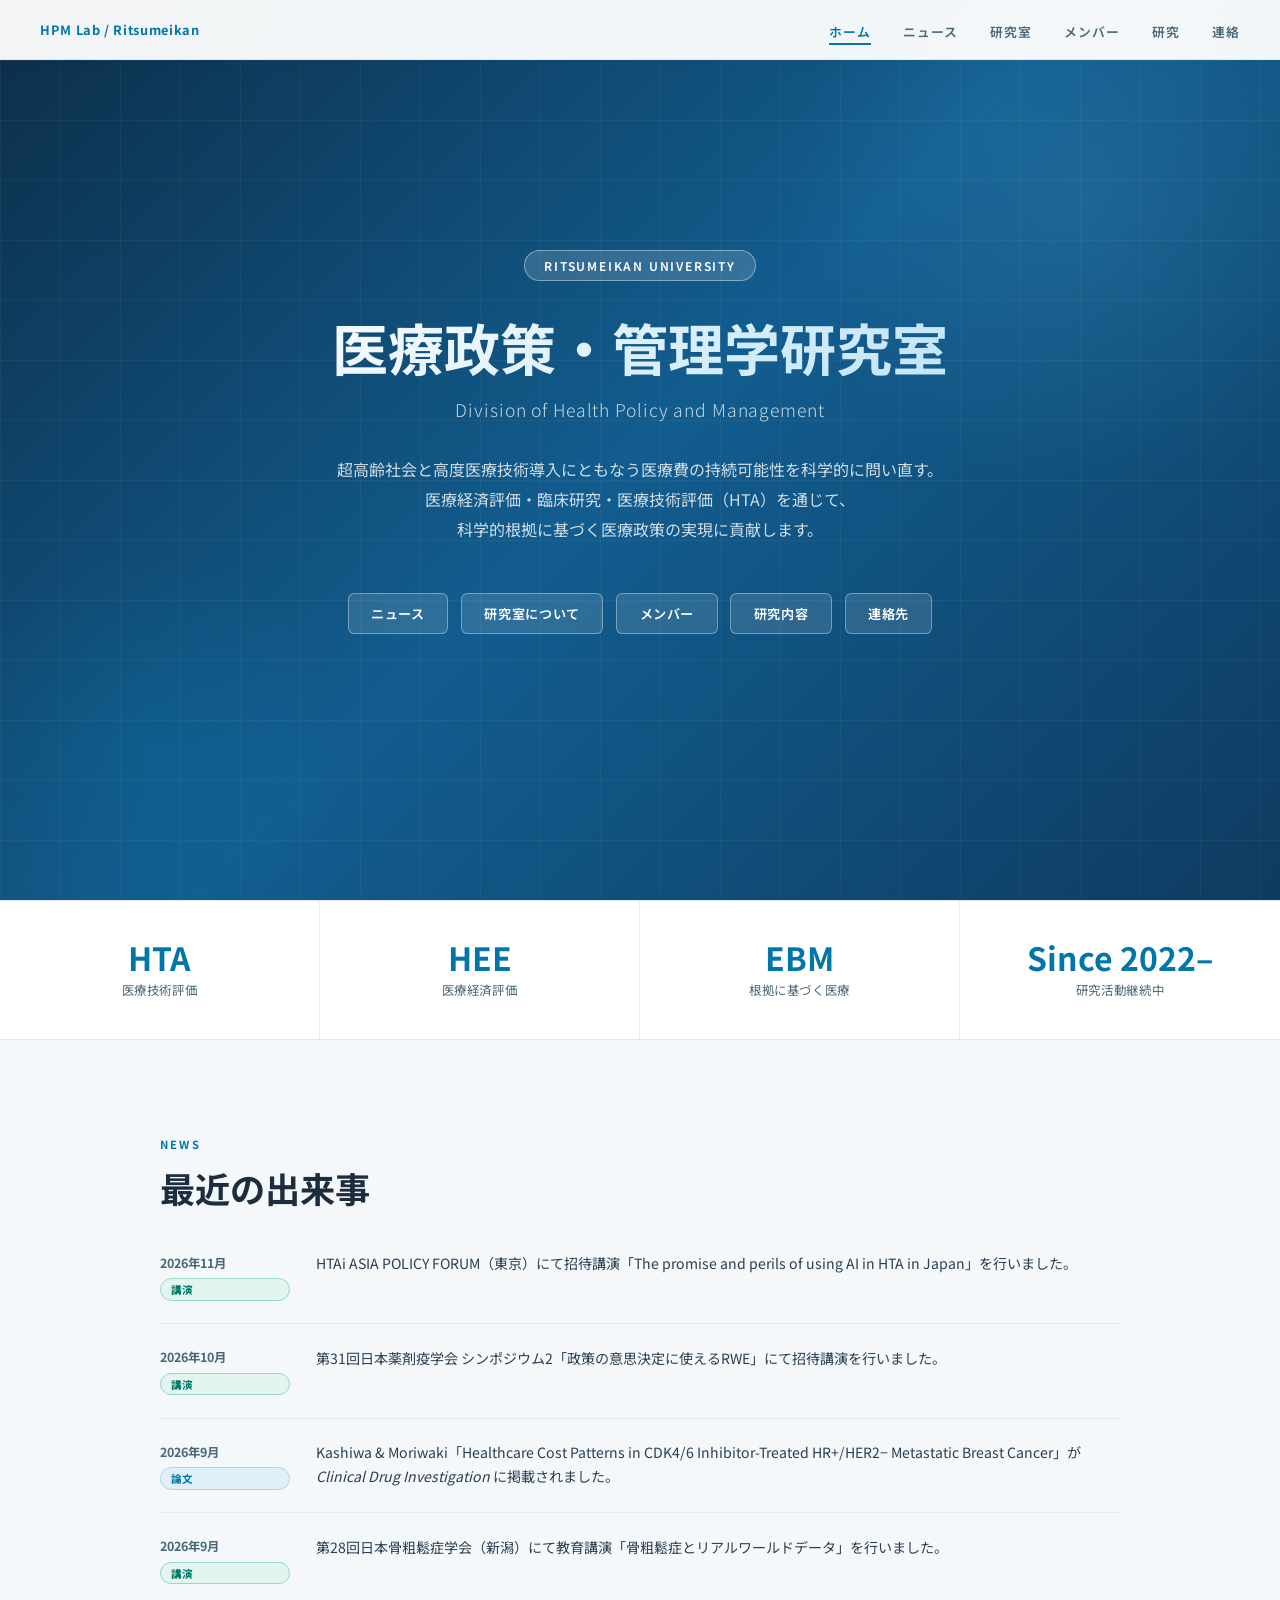
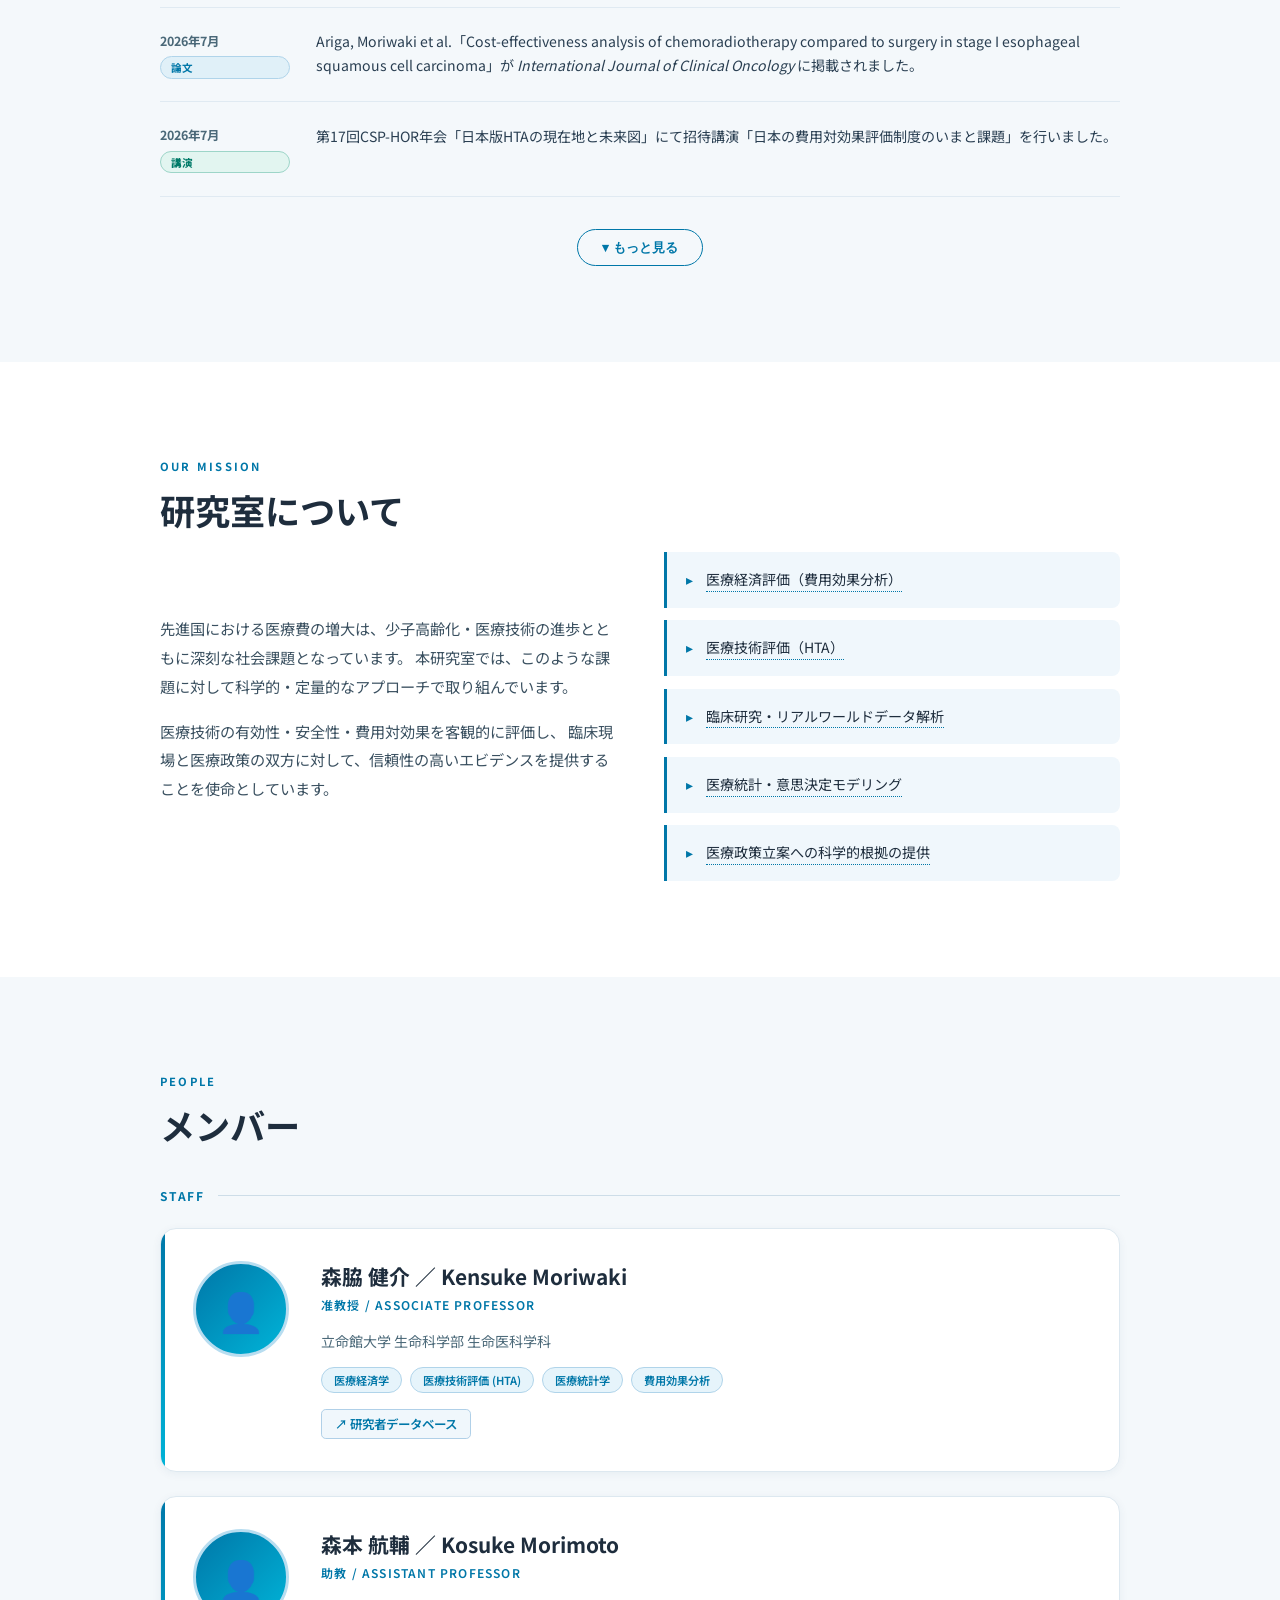
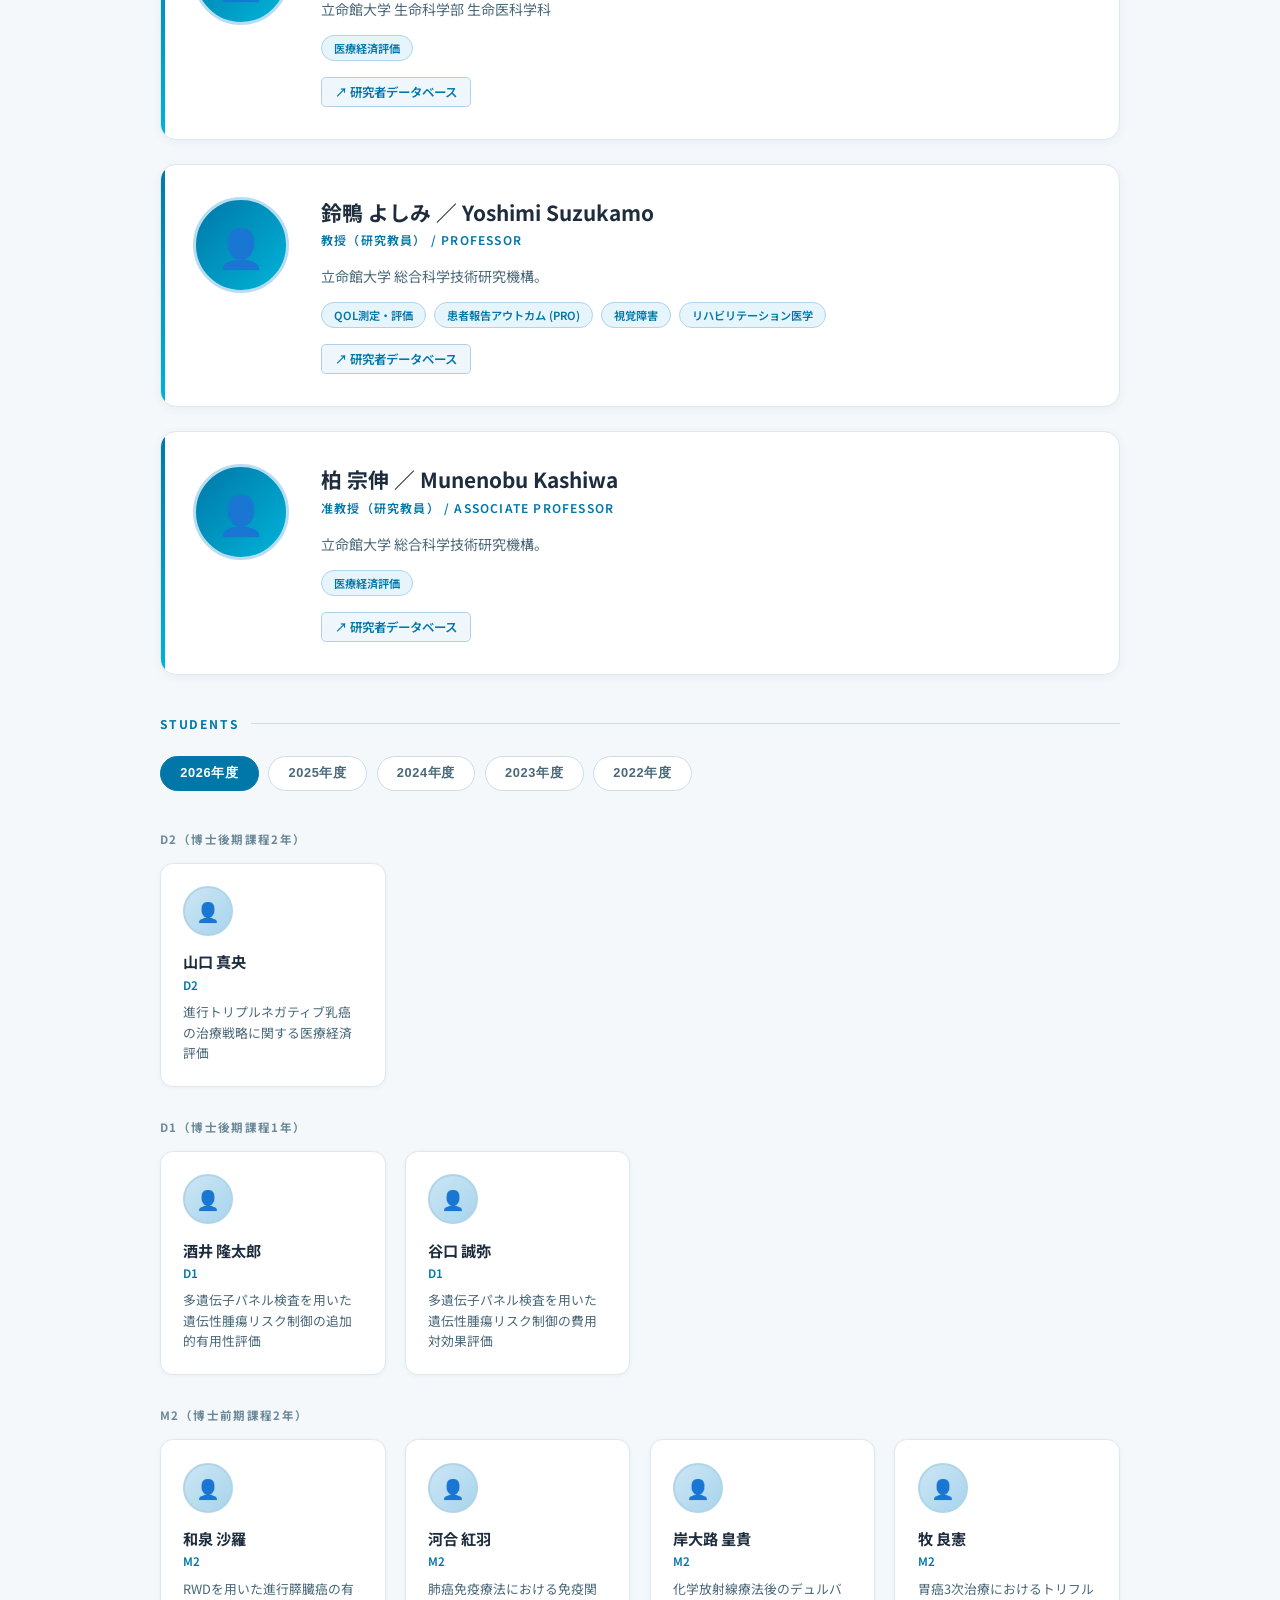
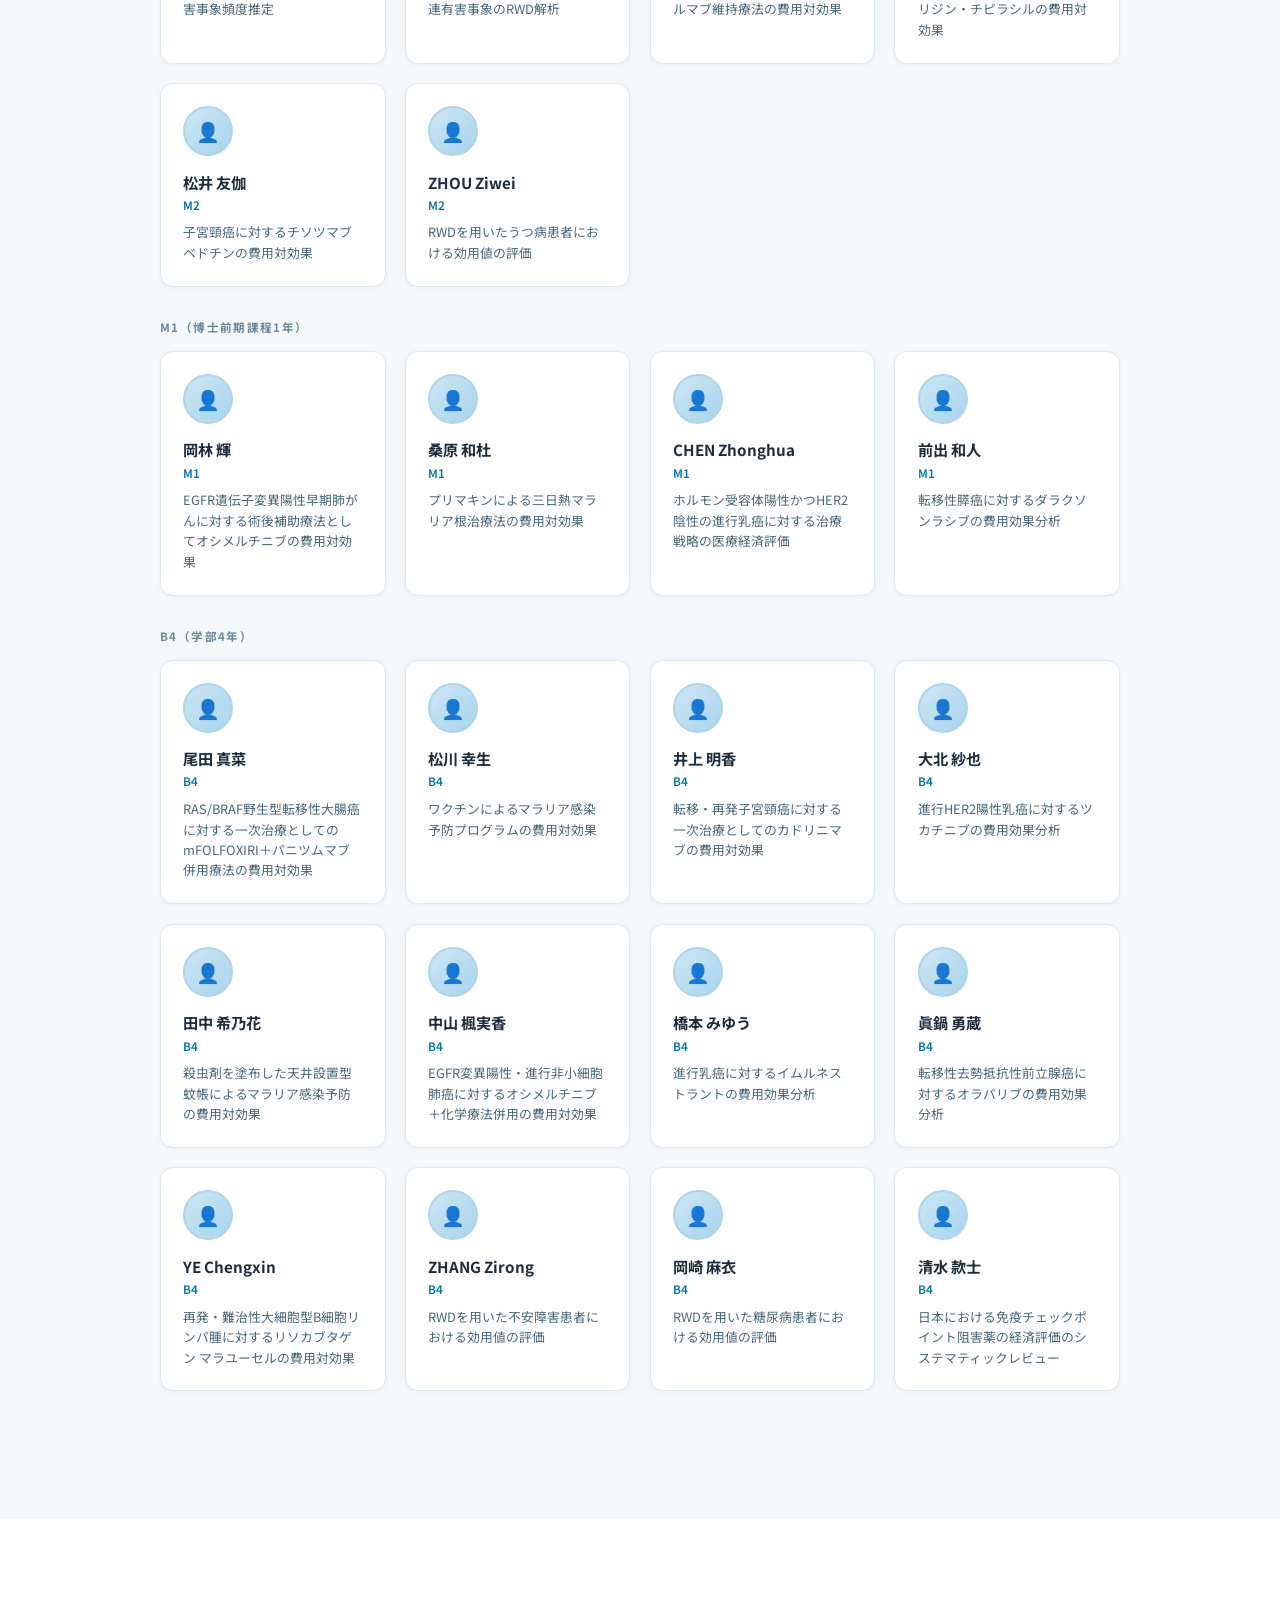
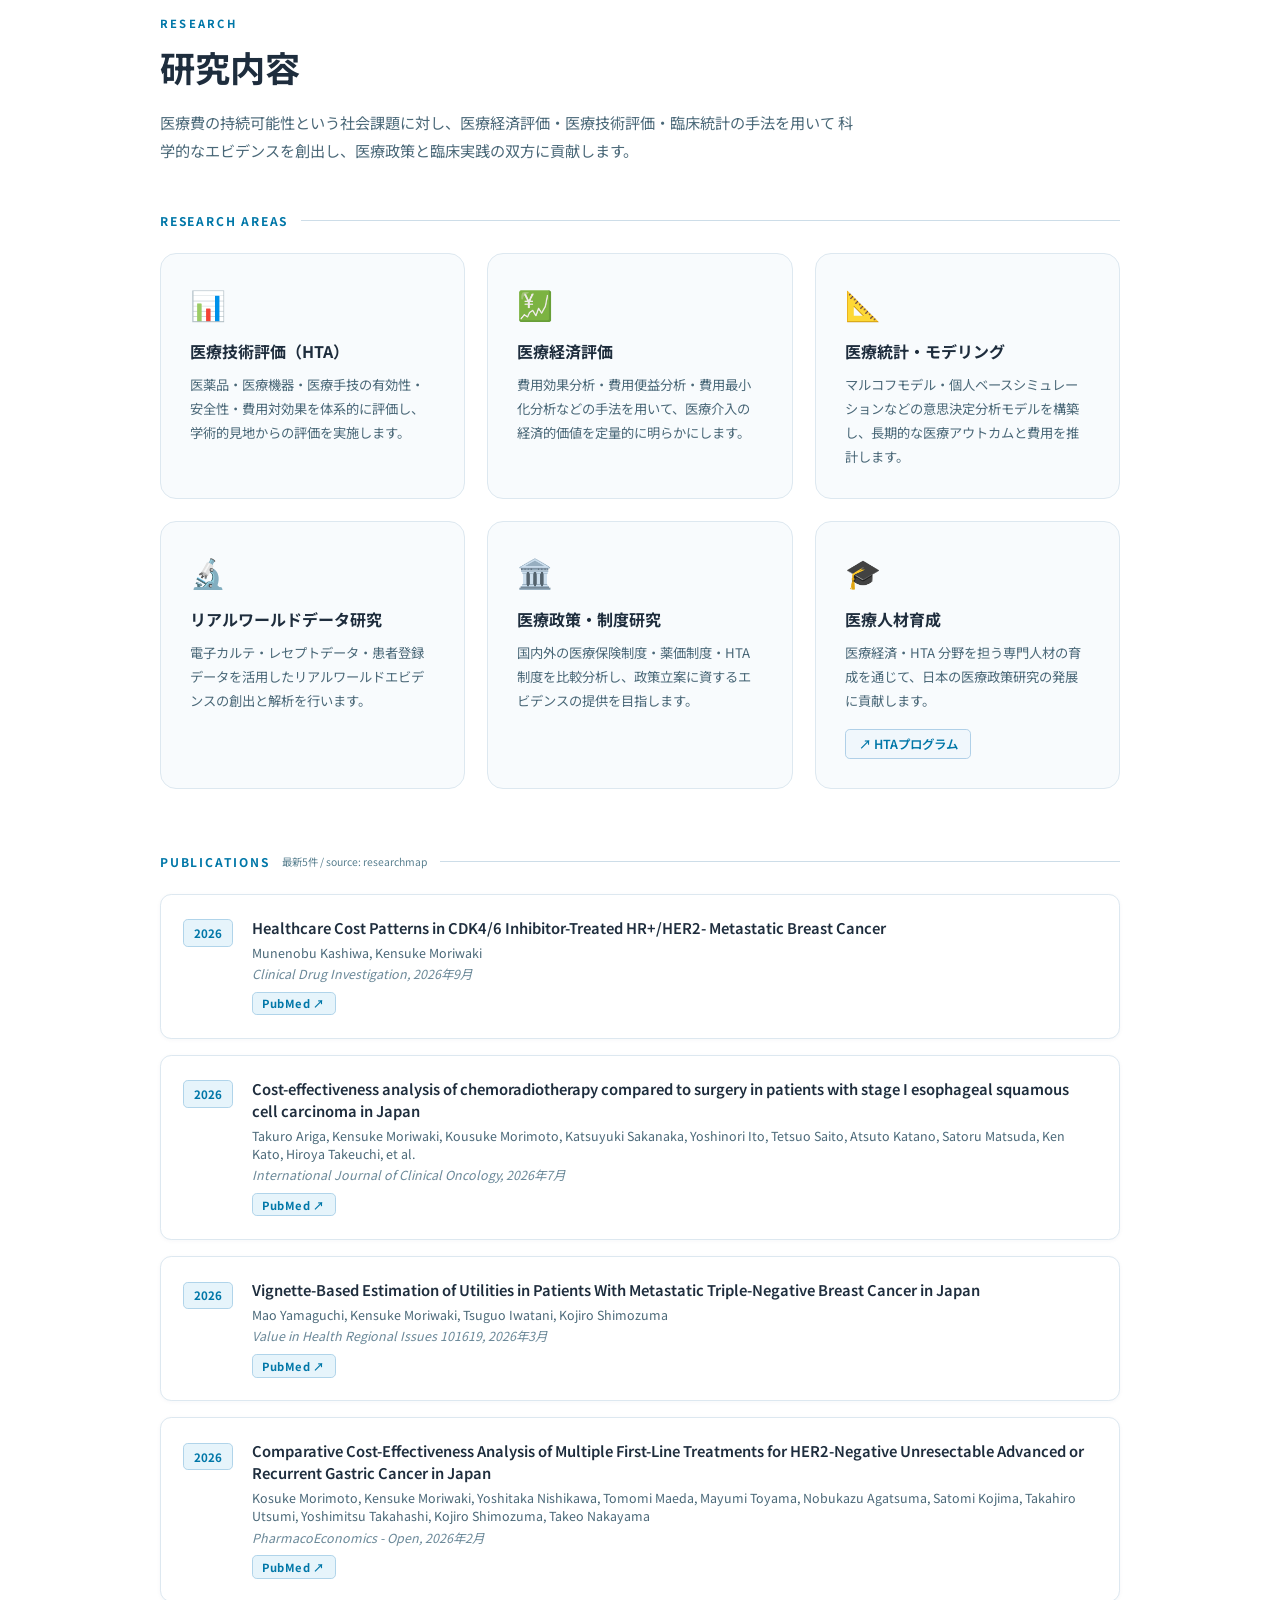
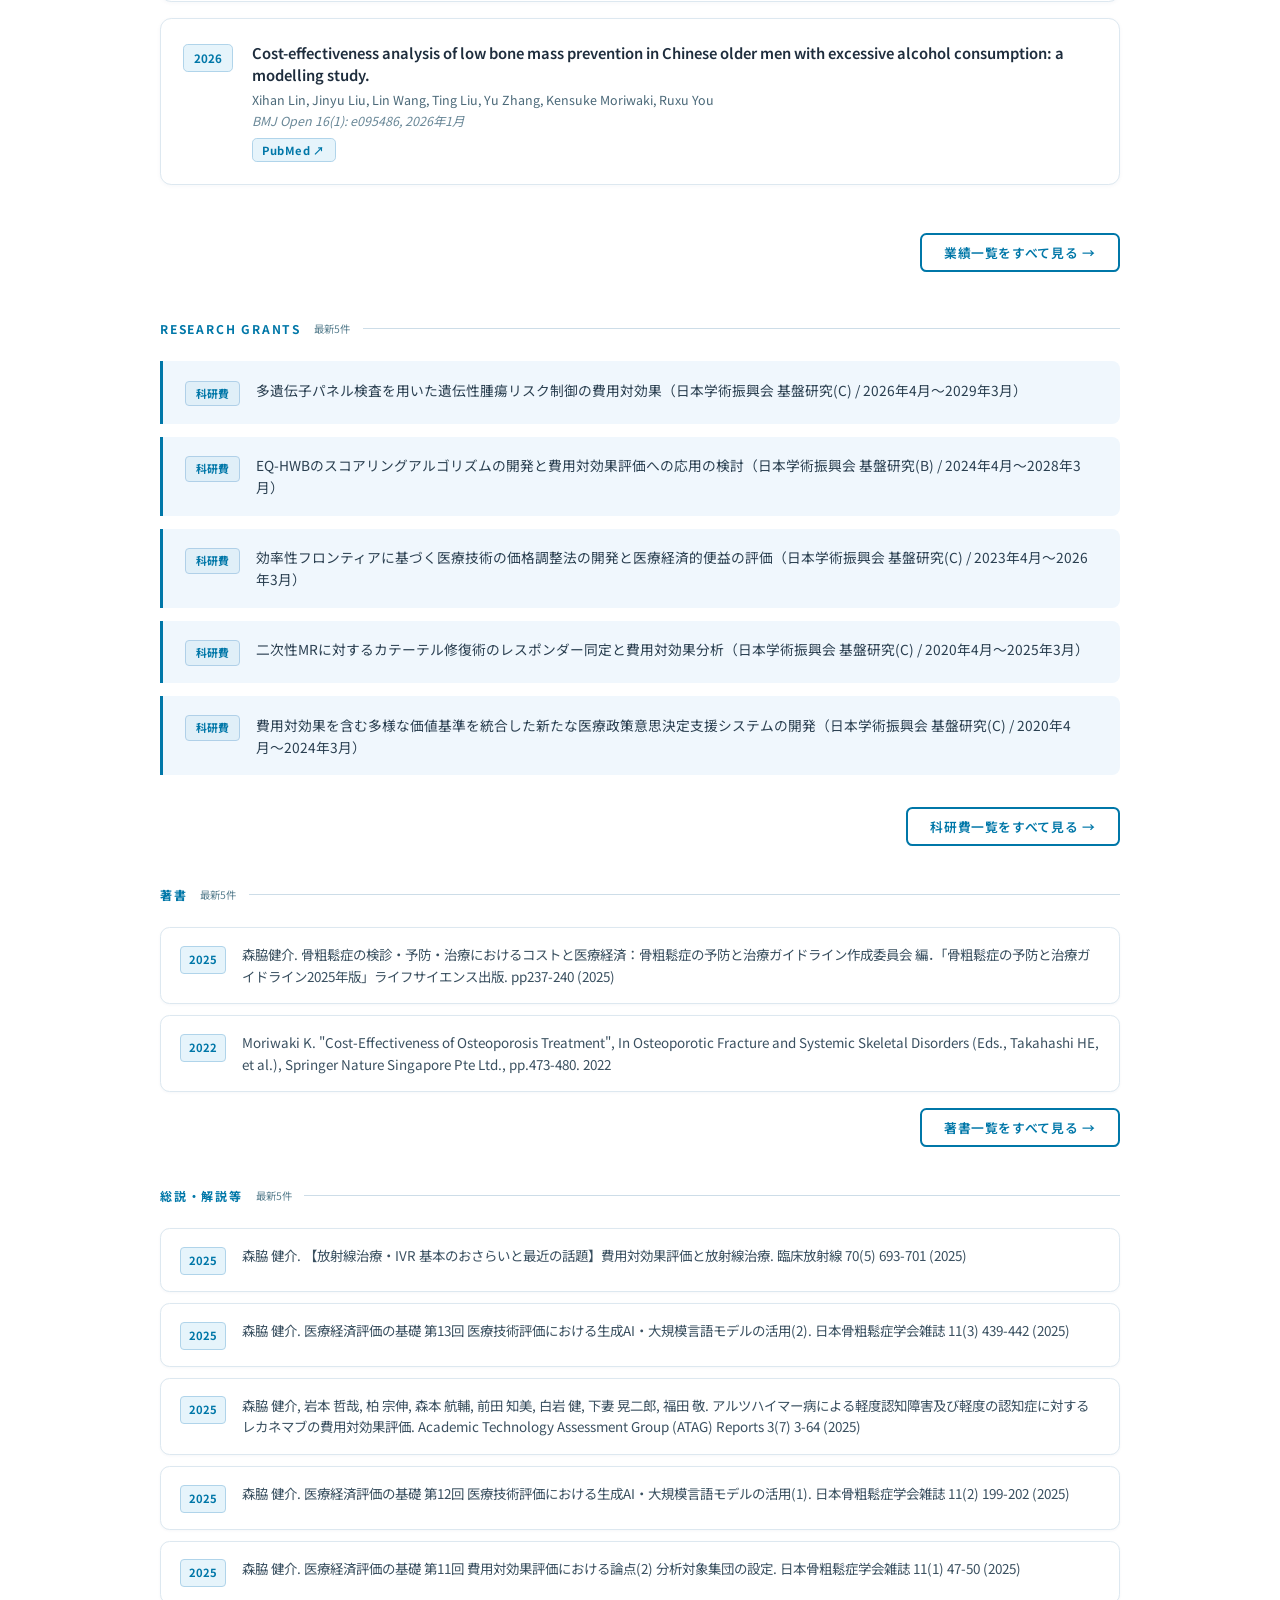
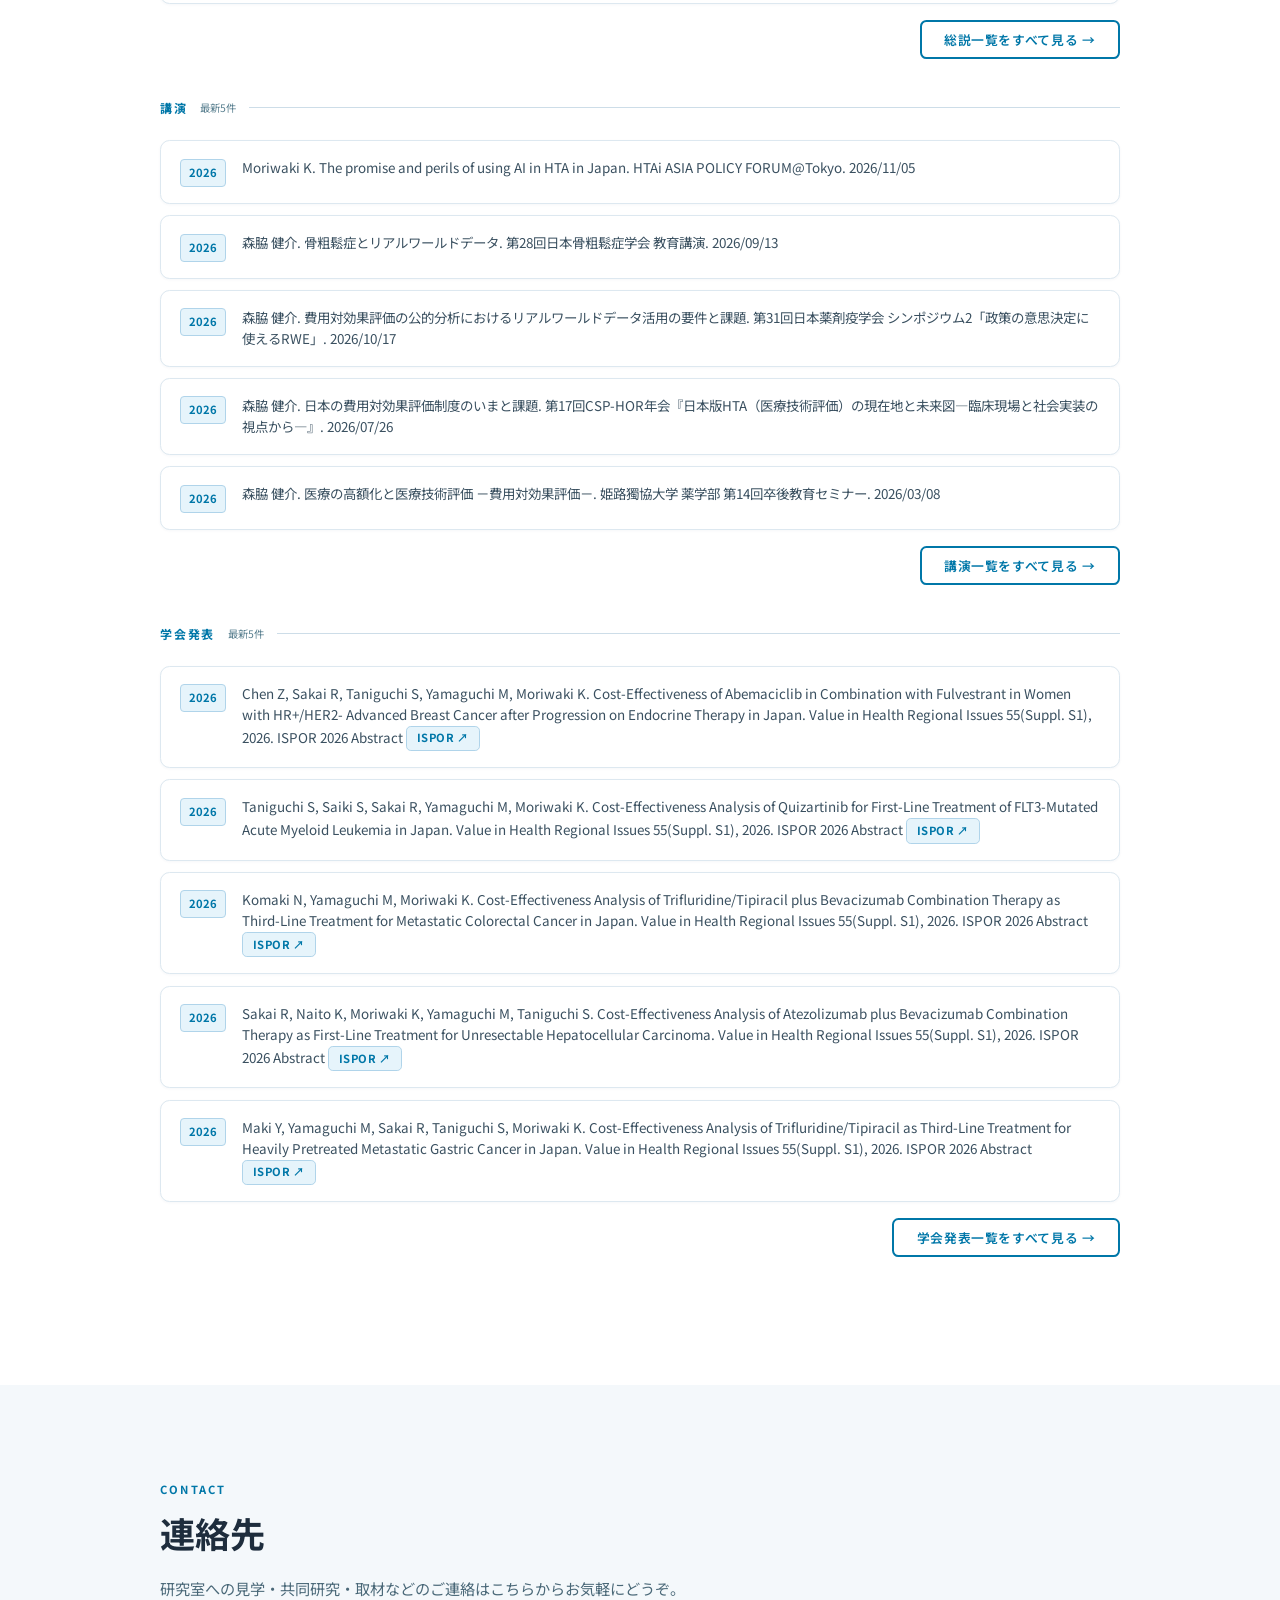
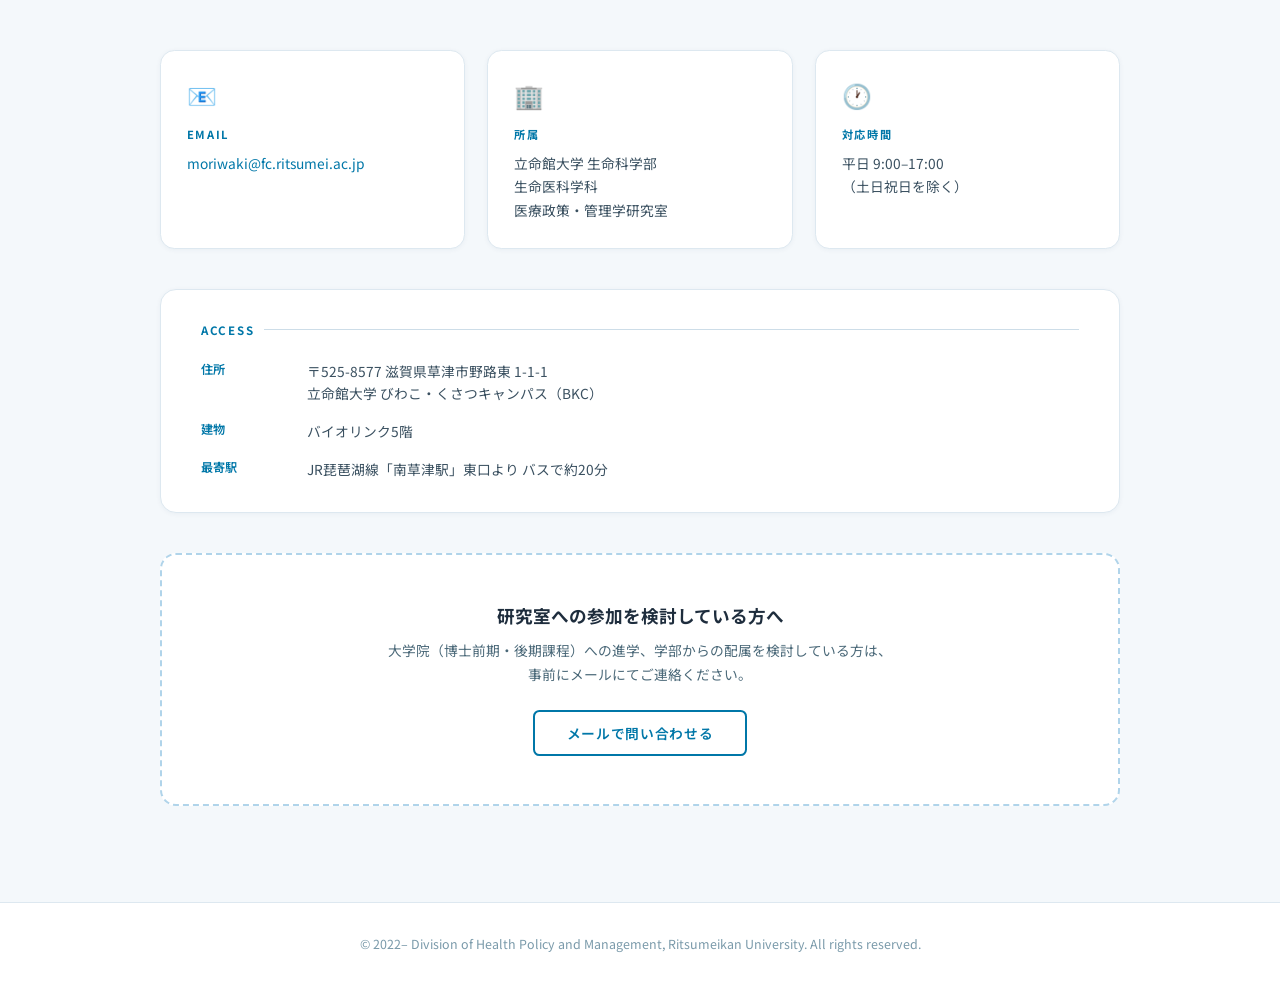
==== commit d3b435d9: "教員紹介の句点を削除し、鈴鴨・柏の職位に（研究教員）を追記 Co-Authored-By: Claude Opus 5.5 <noreply@anthropic.com> Claude-Session" ====
--- a/index.html
+++ b/index.html
@@ -1135,7 +1135,7 @@
       <div class="faculty-info">
         <h3>森脇 健介 ／ Kensuke Moriwaki</h3>
         <div class="role">准教授 / Associate Professor</div>
-        <p>立命館大学 生命科学部 生命医科学科。</p>
+        <p>立命館大学 生命科学部 生命医科学科</p>
         <div class="tag-list">
           <span class="tag">医療経済学</span>
           <span class="tag">医療技術評価 (HTA)</span>
@@ -1150,7 +1150,7 @@
       <div class="faculty-info">
         <h3>森本 航輔 ／ Kosuke Morimoto</h3>
         <div class="role">助教 / Assistant Professor</div>
-        <p>立命館大学 生命科学部 生命医科学科。</p>
+        <p>立命館大学 生命科学部 生命医科学科</p>
         <div class="tag-list">
           <span class="tag">医療経済評価</span>
         </div>
@@ -1161,7 +1161,7 @@
       <div class="avatar">👤</div>
       <div class="faculty-info">
         <h3>鈴鴨 よしみ ／ Yoshimi Suzukamo</h3>
-        <div class="role">教授 / Professor</div>
+        <div class="role">教授（研究教員） / Professor</div>
         <p>立命館大学 総合科学技術研究機構。</p>
         <div class="tag-list">
           <span class="tag">QOL測定・評価</span>
@@ -1176,7 +1176,7 @@
       <div class="avatar">👤</div>
       <div class="faculty-info">
         <h3>柏 宗伸 ／ Munenobu Kashiwa</h3>
-        <div class="role">准教授 / Associate Professor</div>
+        <div class="role">准教授（研究教員） / Associate Professor</div>
         <p>立命館大学 総合科学技術研究機構。</p>
         <div class="tag-list">
           <span class="tag">医療経済評価</span>          
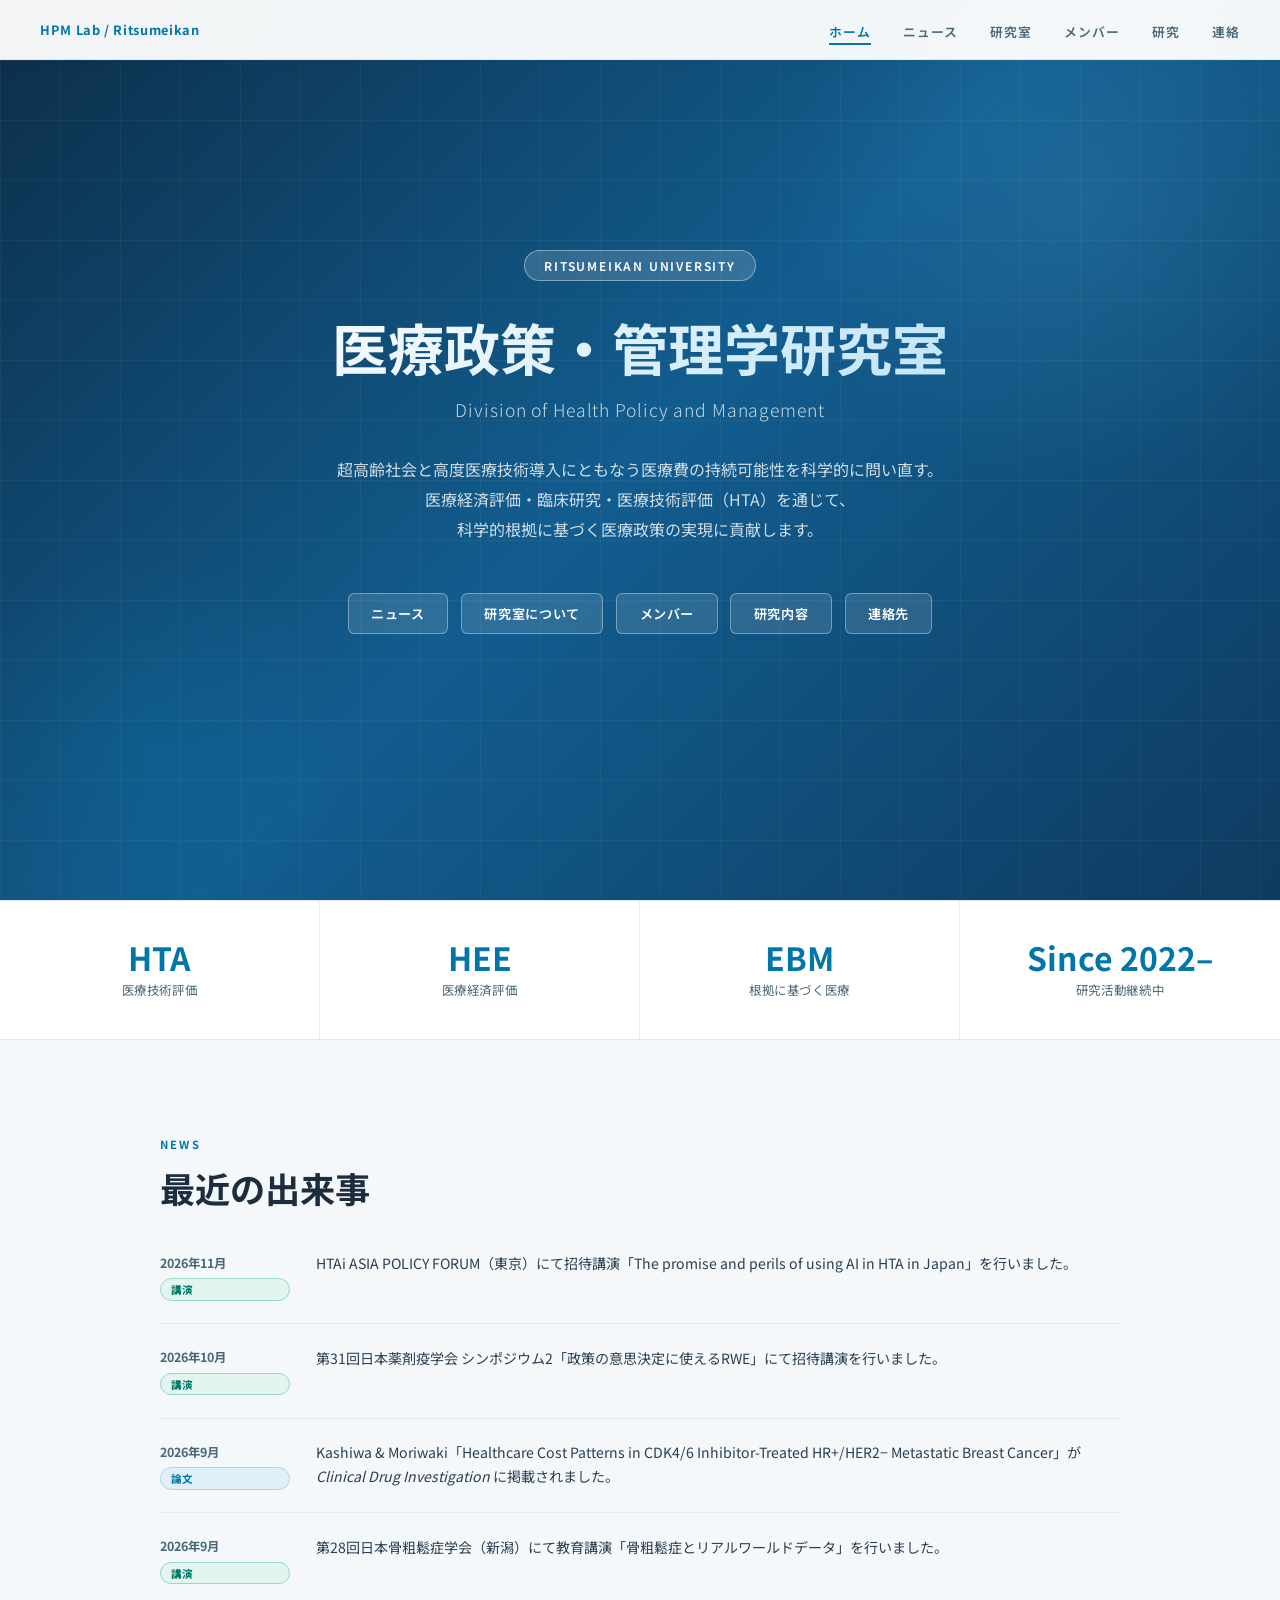
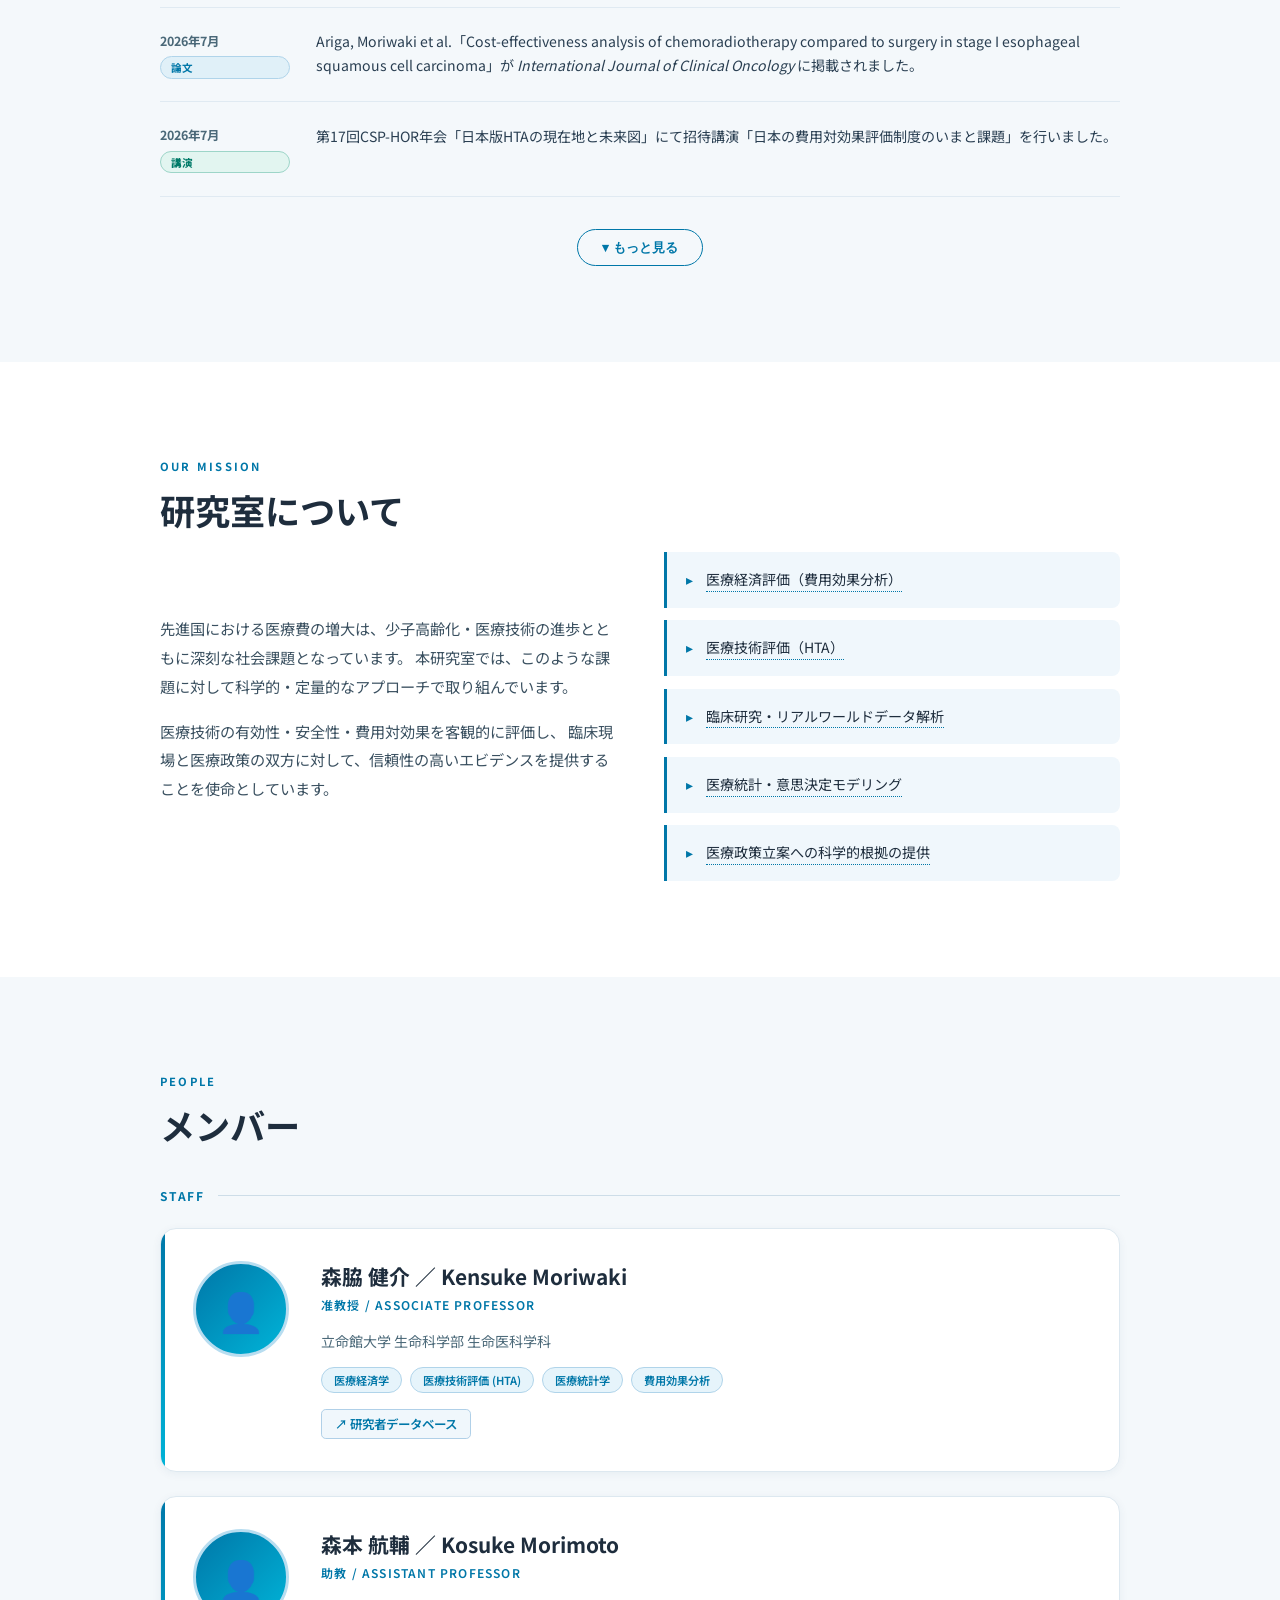
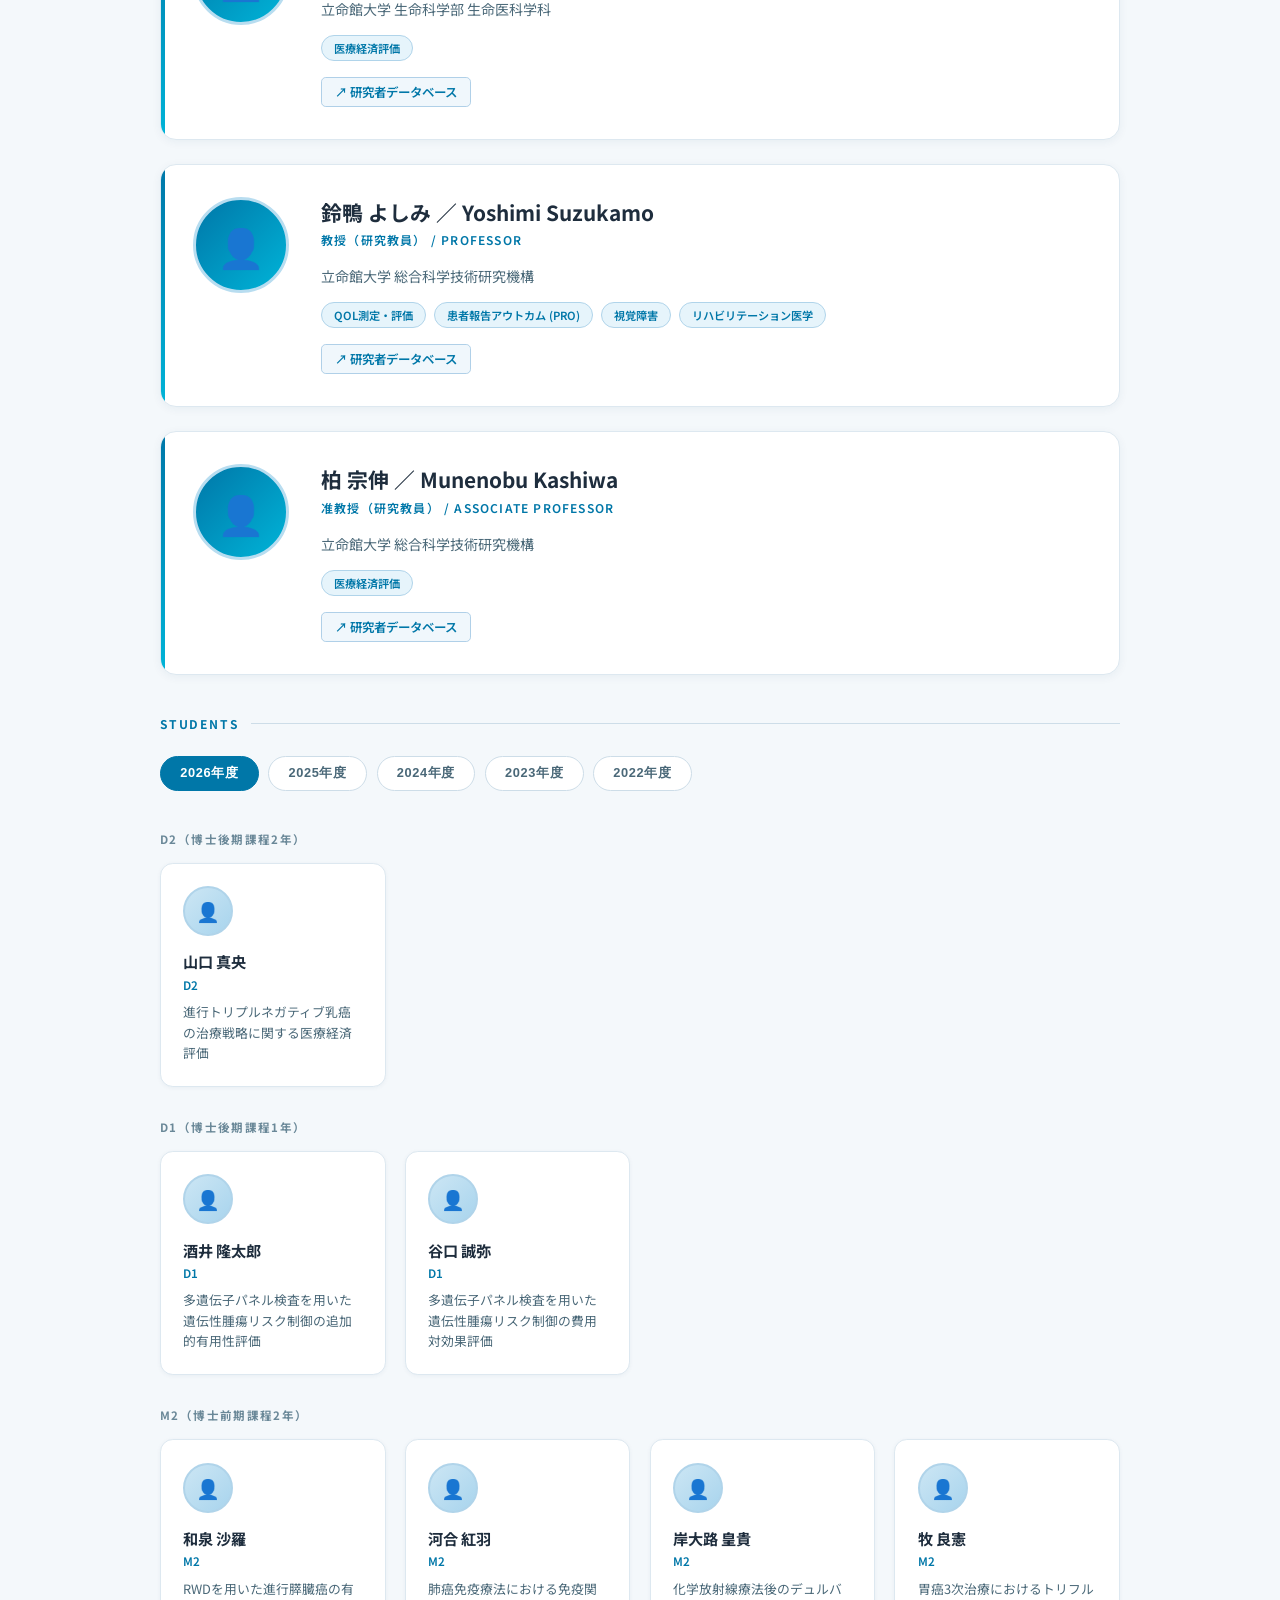
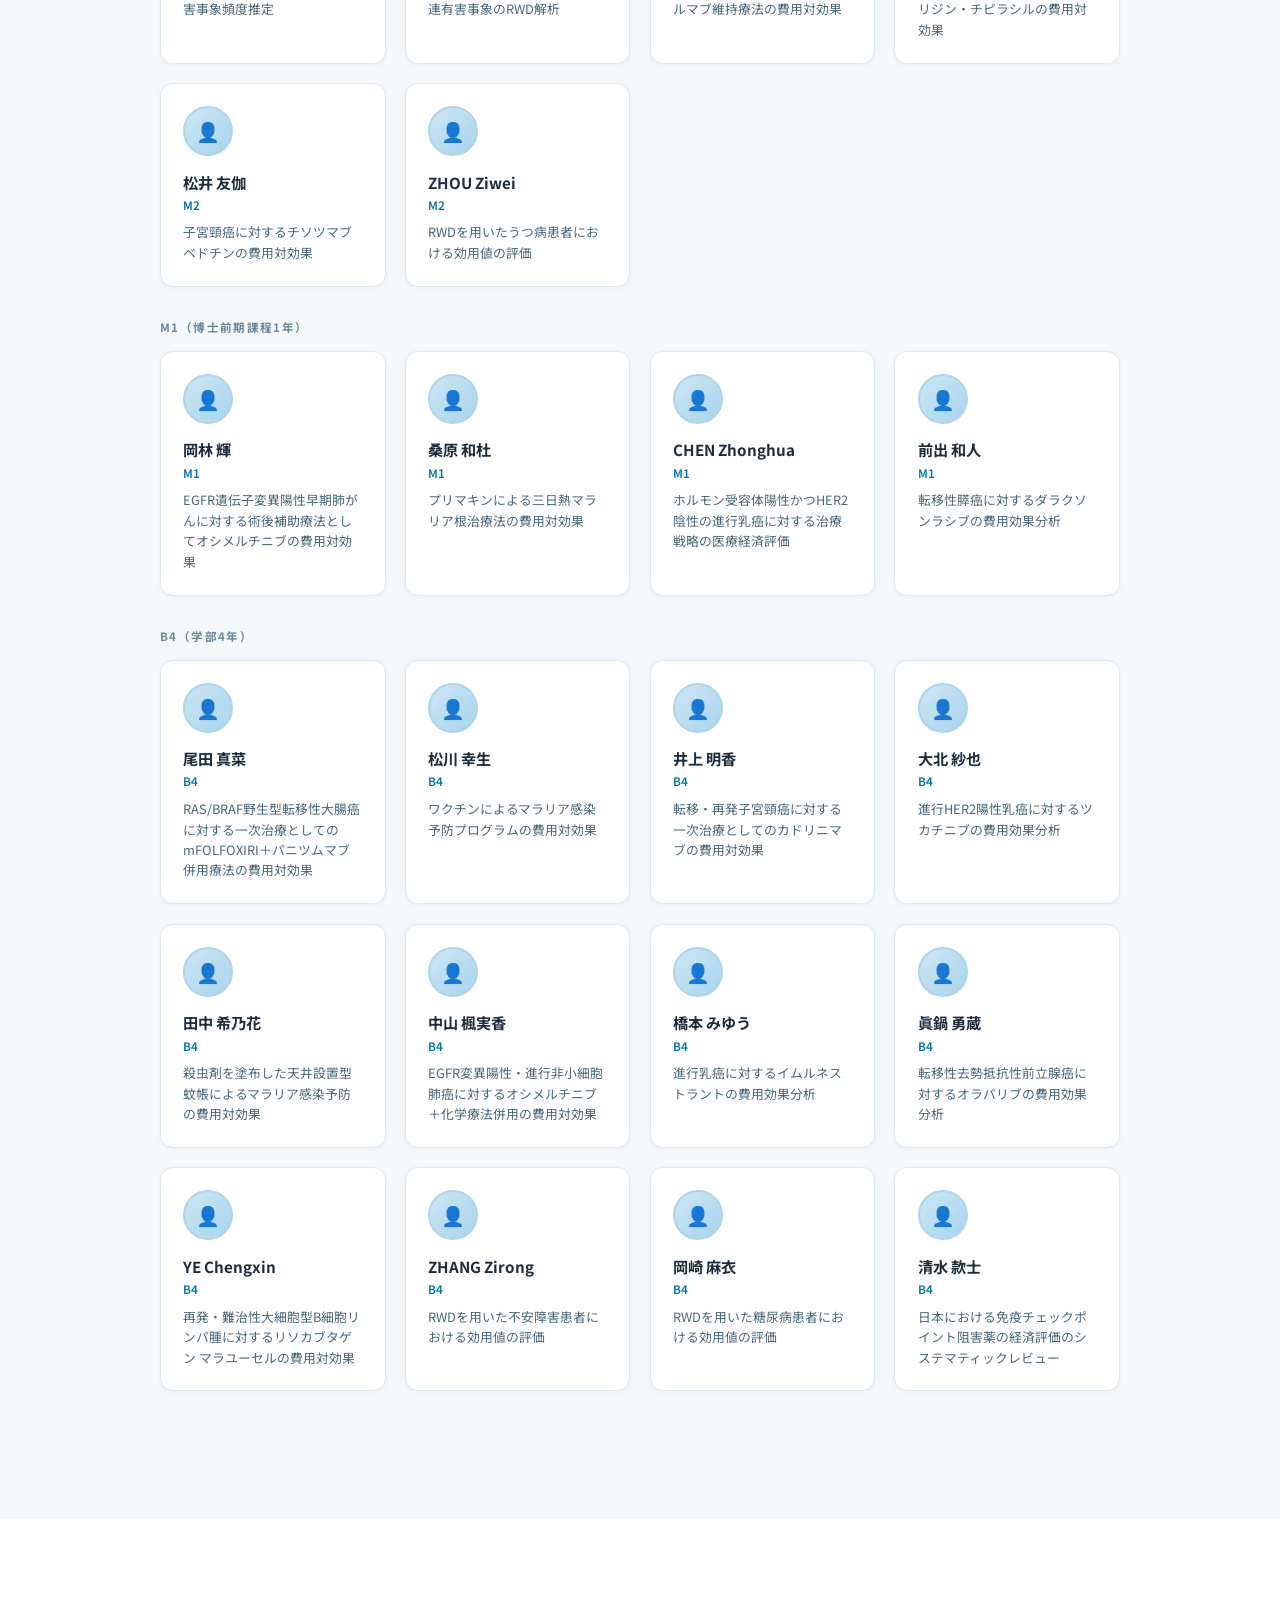
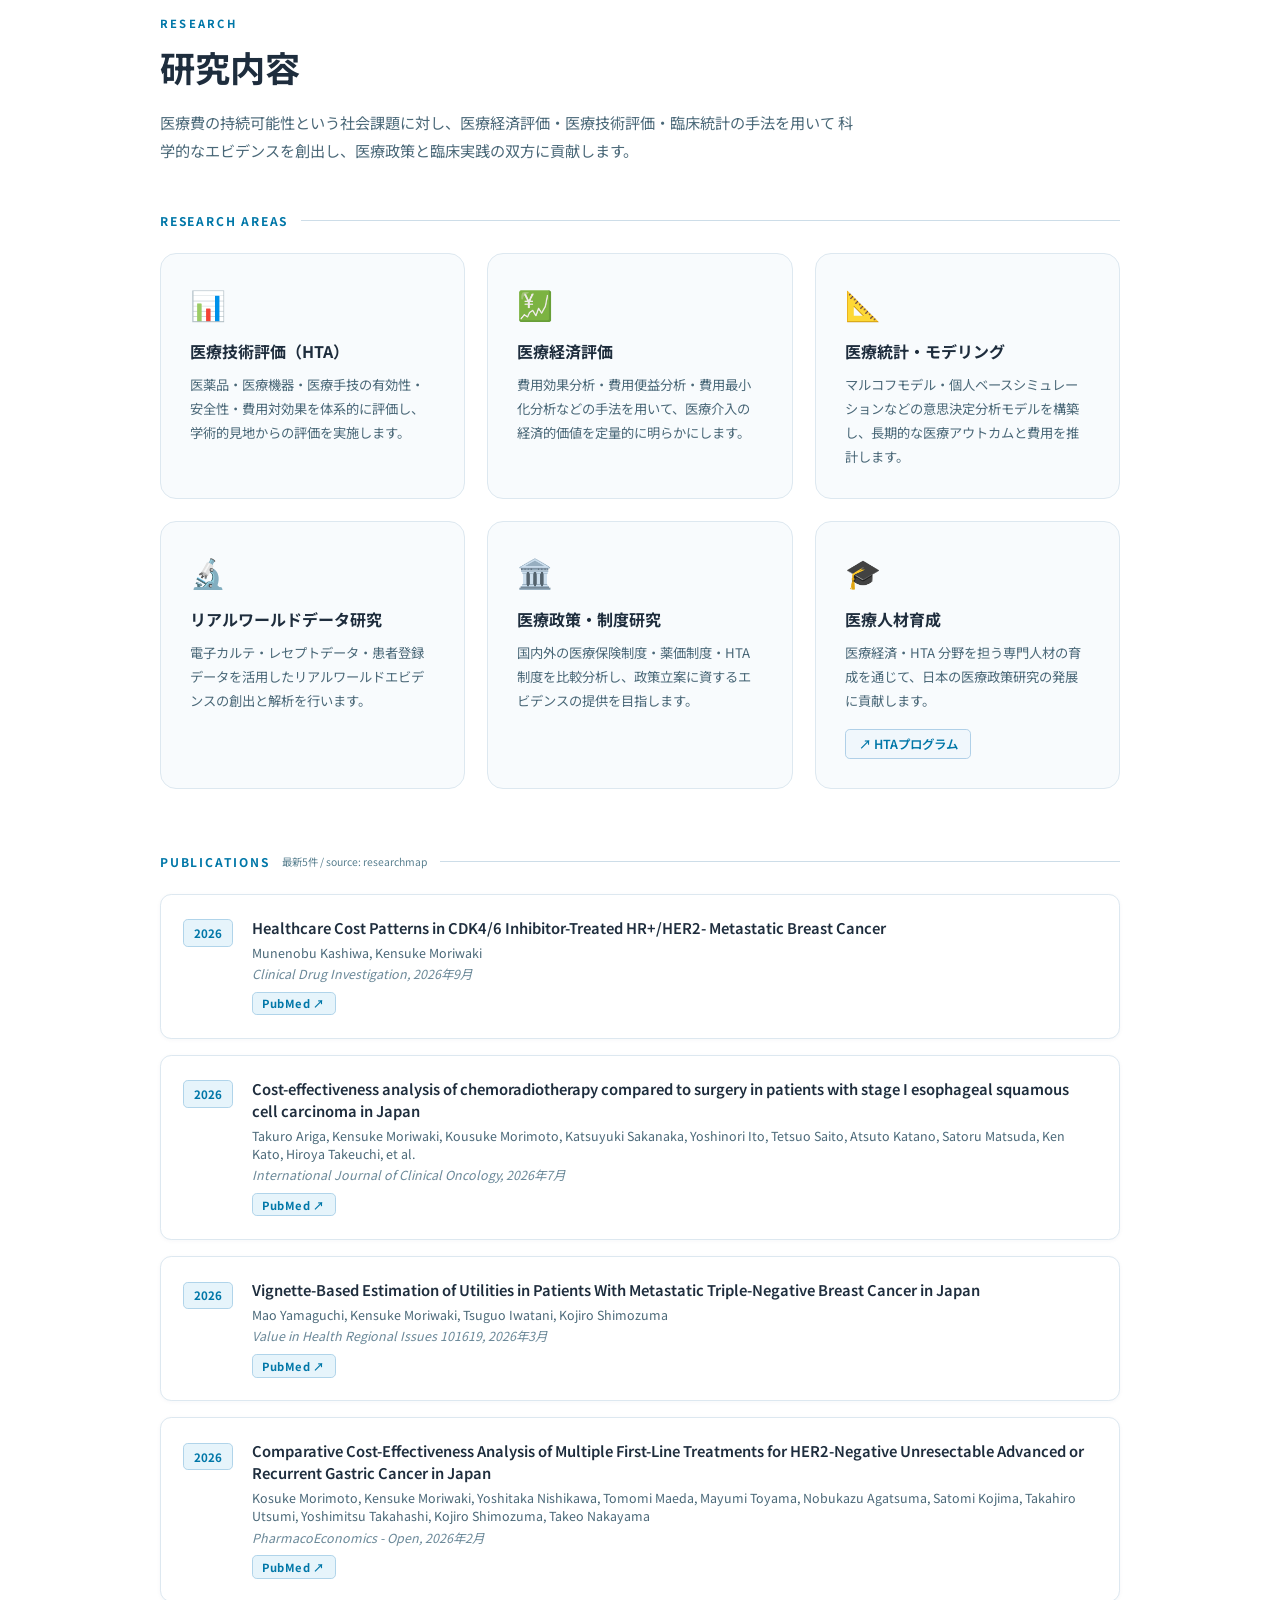
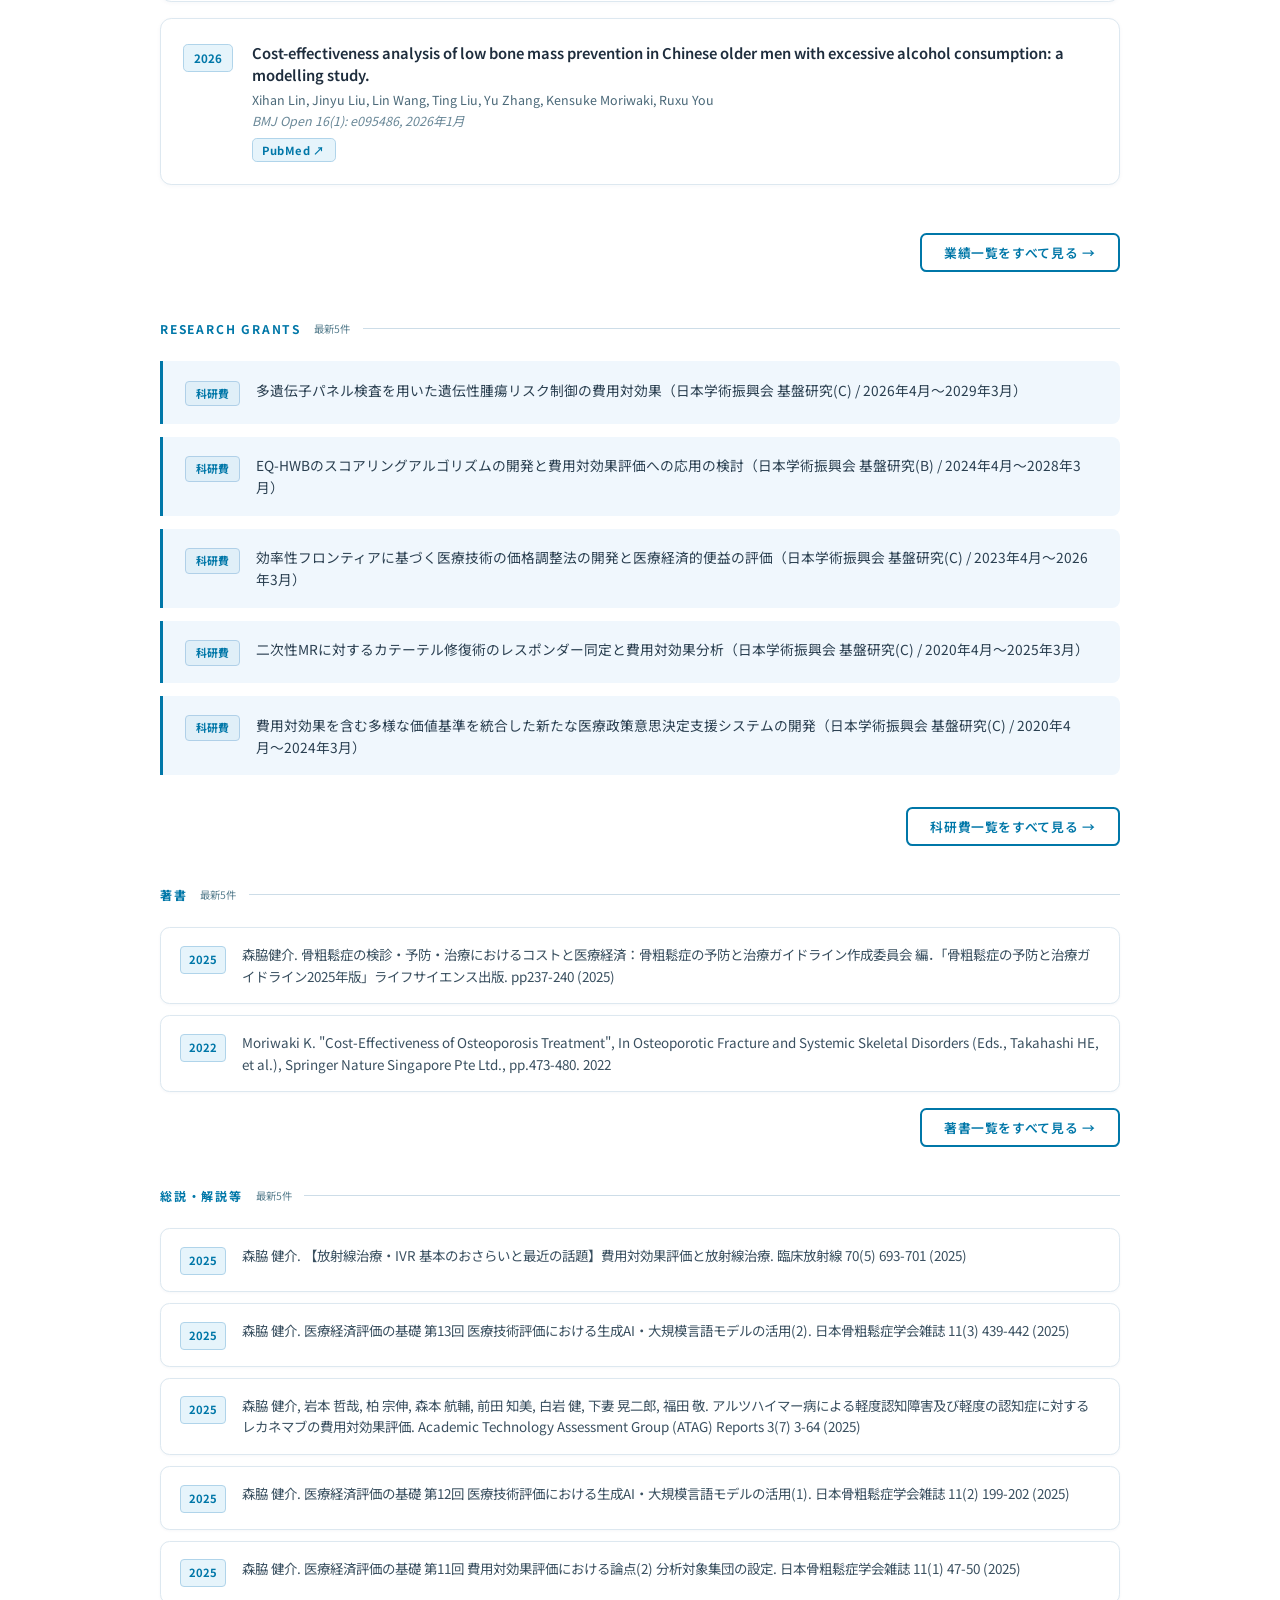
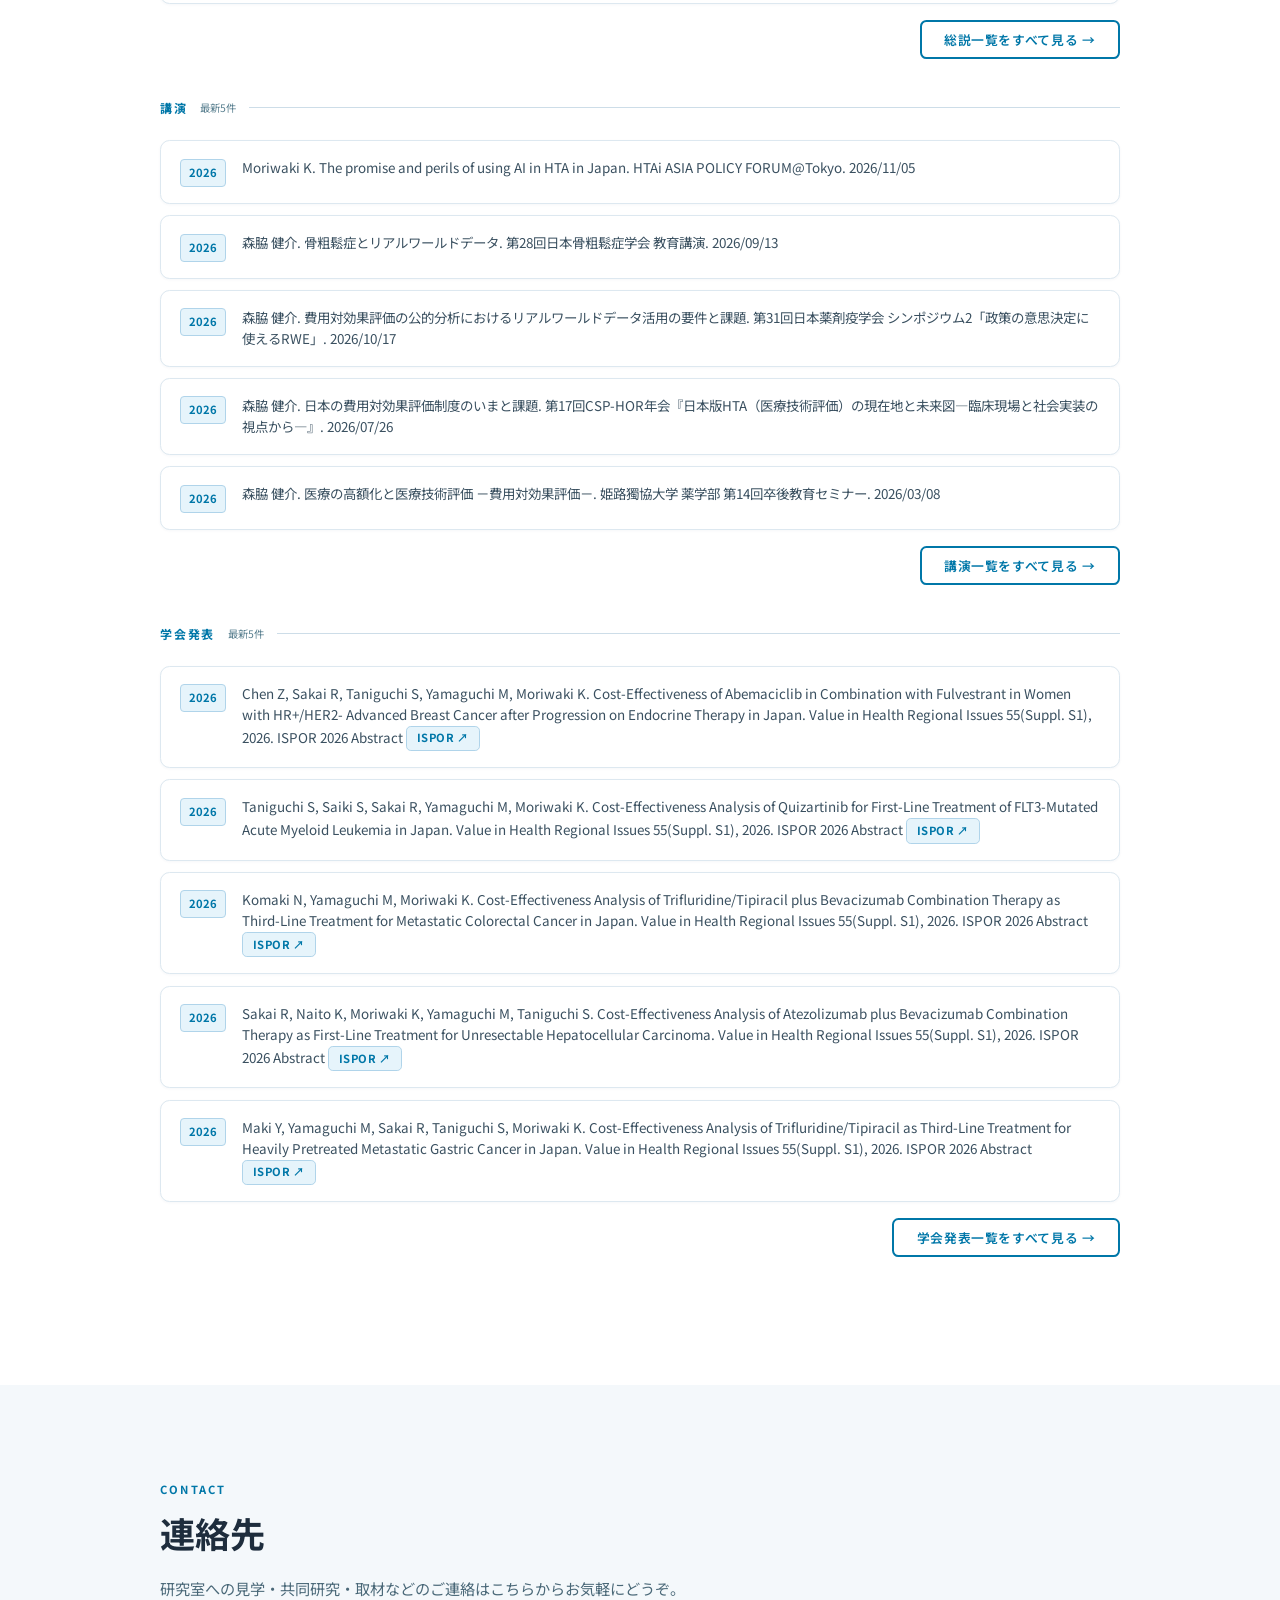
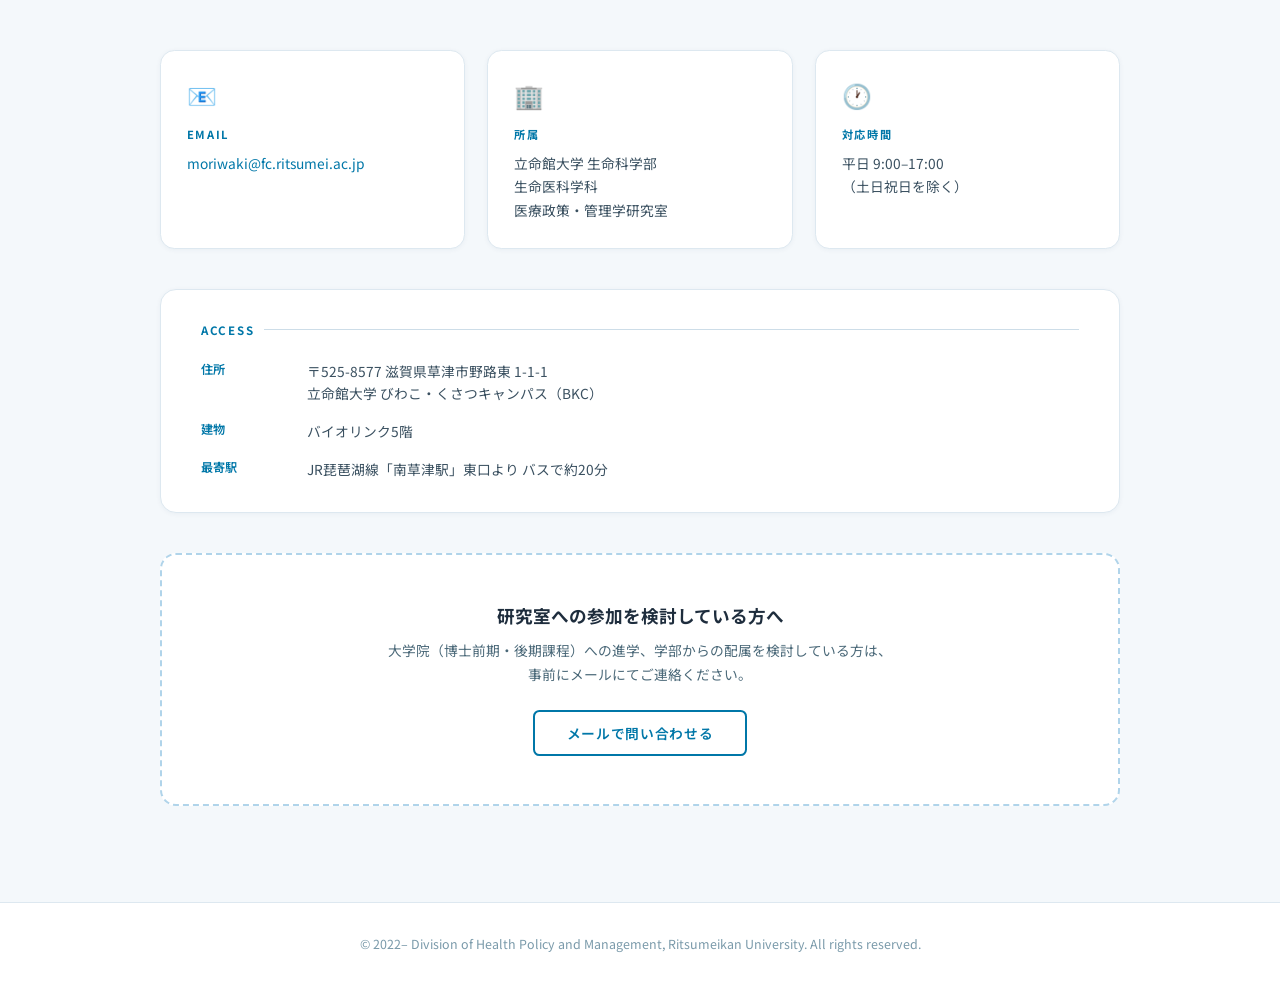
==== commit 1f6ebd1f: "鈴鴨・柏の所属の句点を削除 Co-Authored-By: Claude Opus 5.5 <noreply@anthropic.com> Claude-Session: https://claude" ====
--- a/index.html
+++ b/index.html
@@ -1162,7 +1162,7 @@
       <div class="faculty-info">
         <h3>鈴鴨 よしみ ／ Yoshimi Suzukamo</h3>
         <div class="role">教授（研究教員） / Professor</div>
-        <p>立命館大学 総合科学技術研究機構。</p>
+        <p>立命館大学 総合科学技術研究機構</p>
         <div class="tag-list">
           <span class="tag">QOL測定・評価</span>
           <span class="tag">患者報告アウトカム (PRO)</span>
@@ -1177,7 +1177,7 @@
       <div class="faculty-info">
         <h3>柏 宗伸 ／ Munenobu Kashiwa</h3>
         <div class="role">准教授（研究教員） / Associate Professor</div>
-        <p>立命館大学 総合科学技術研究機構。</p>
+        <p>立命館大学 総合科学技術研究機構</p>
         <div class="tag-list">
           <span class="tag">医療経済評価</span>          
         </div>
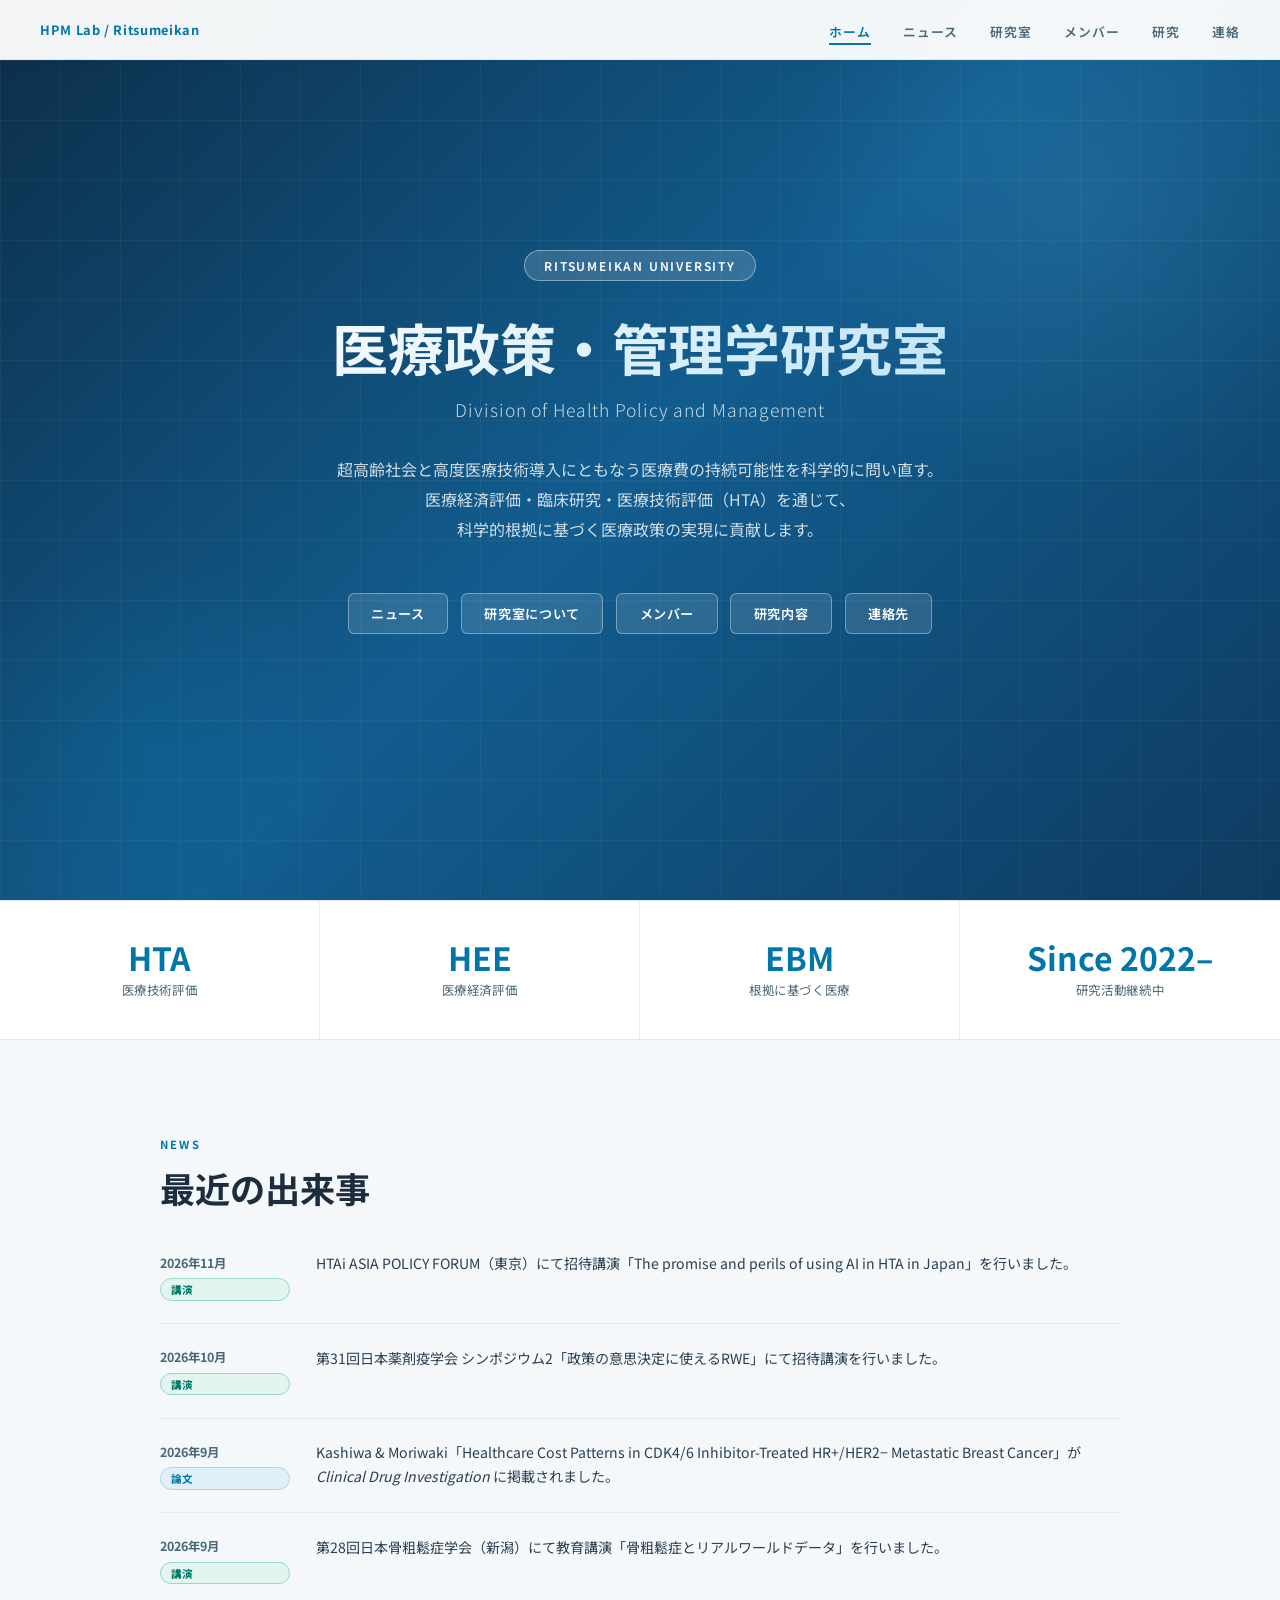
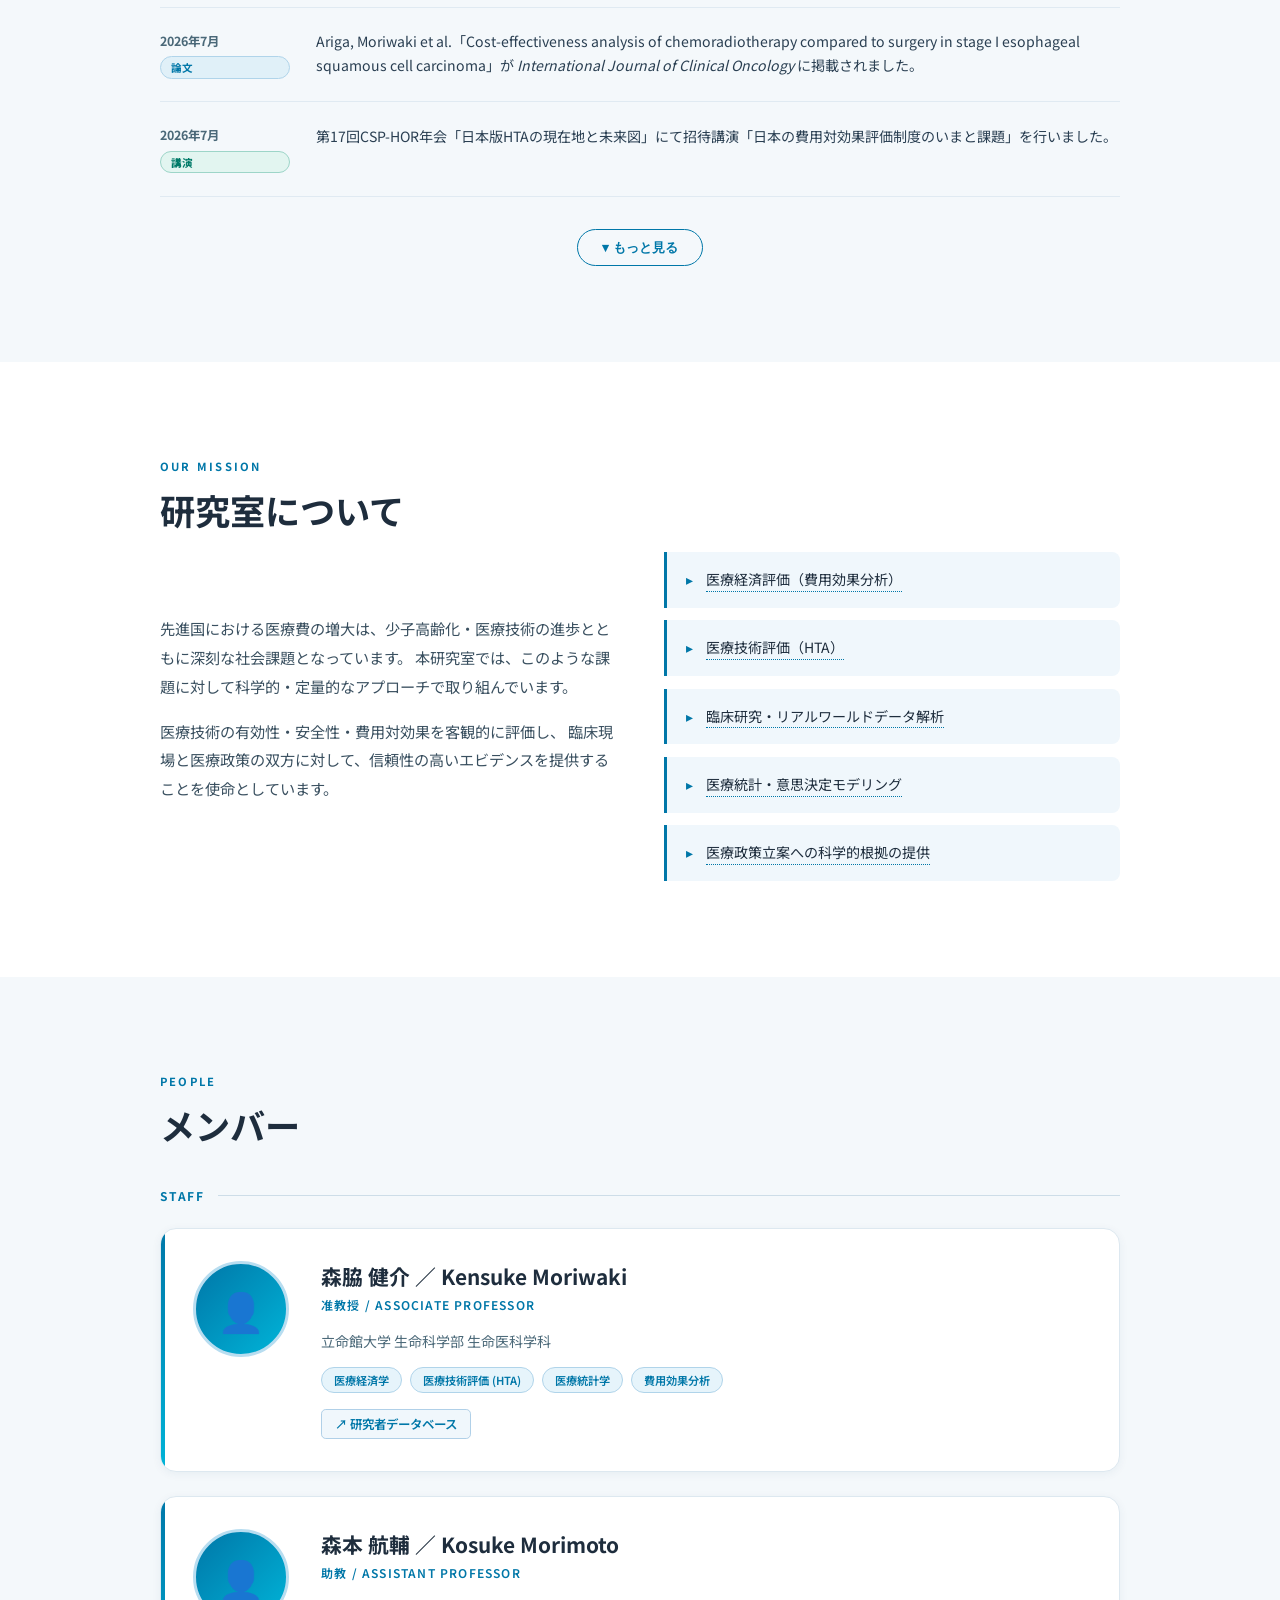
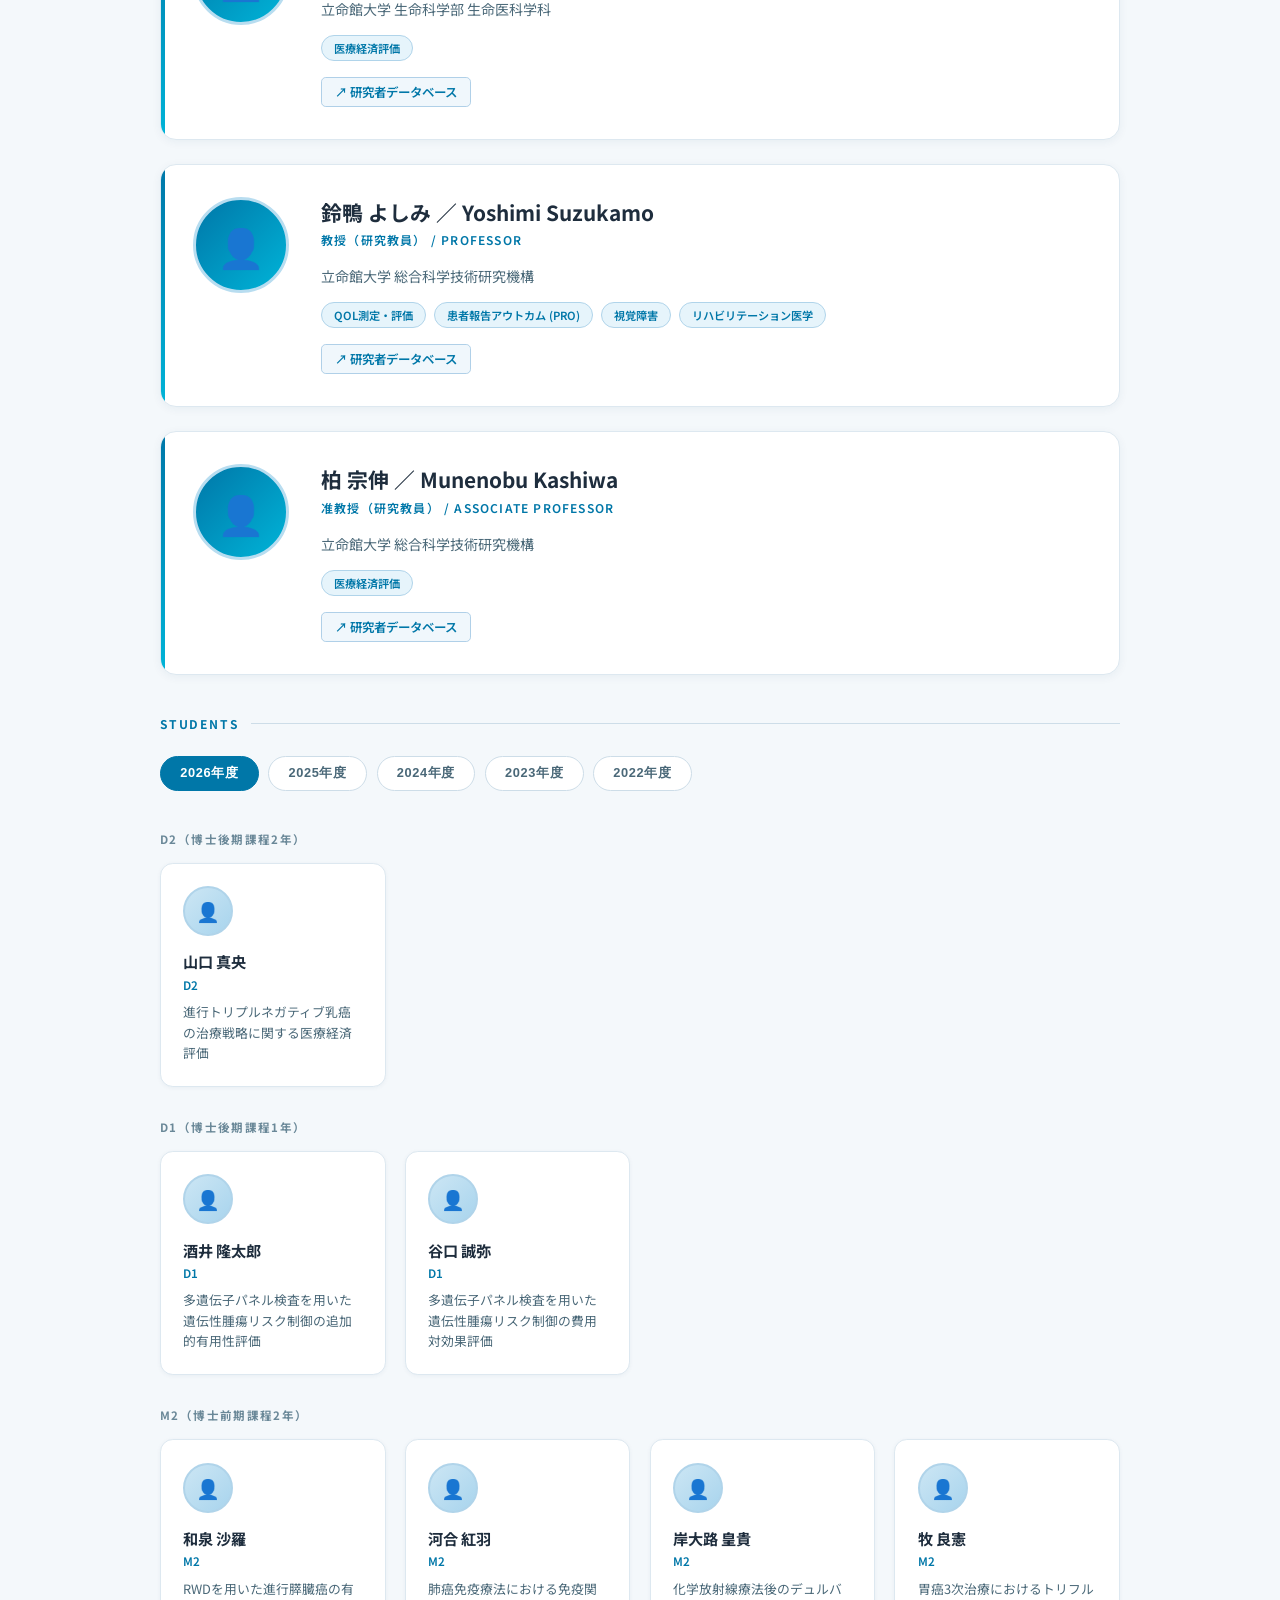
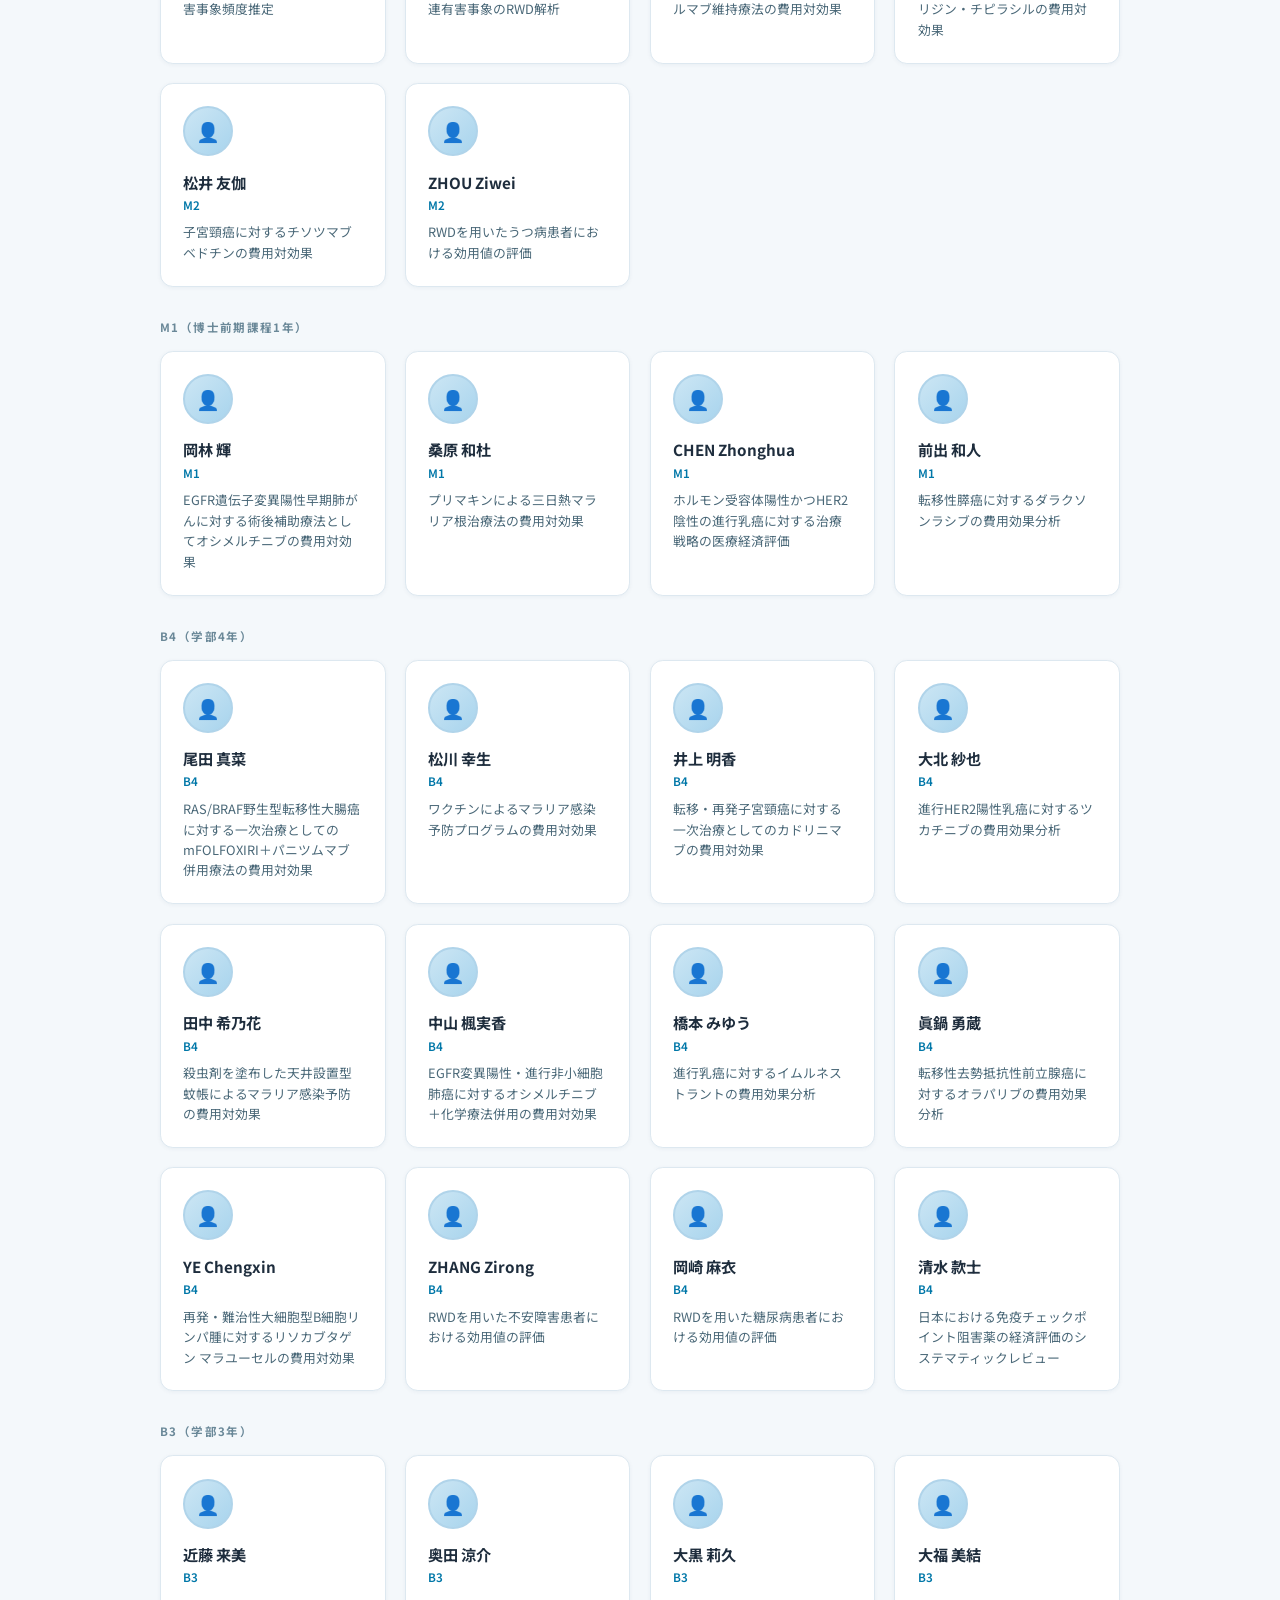
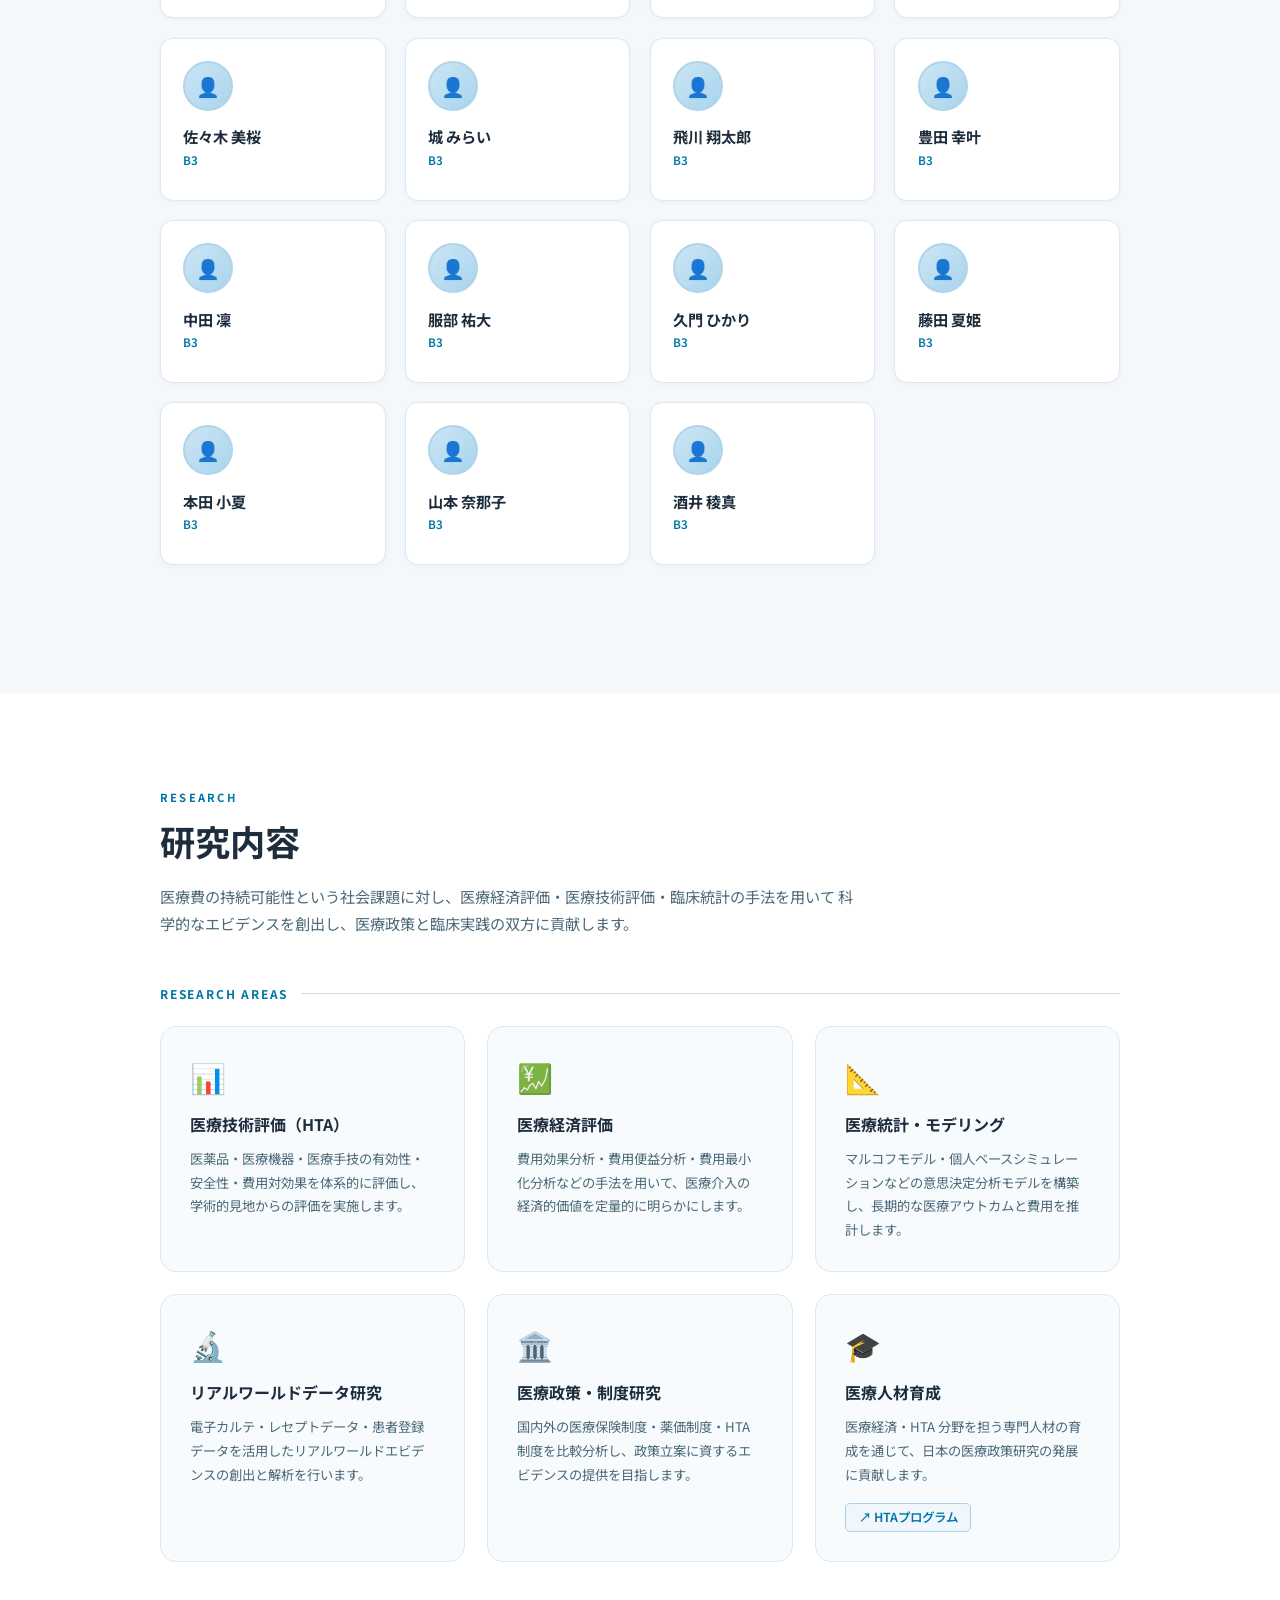
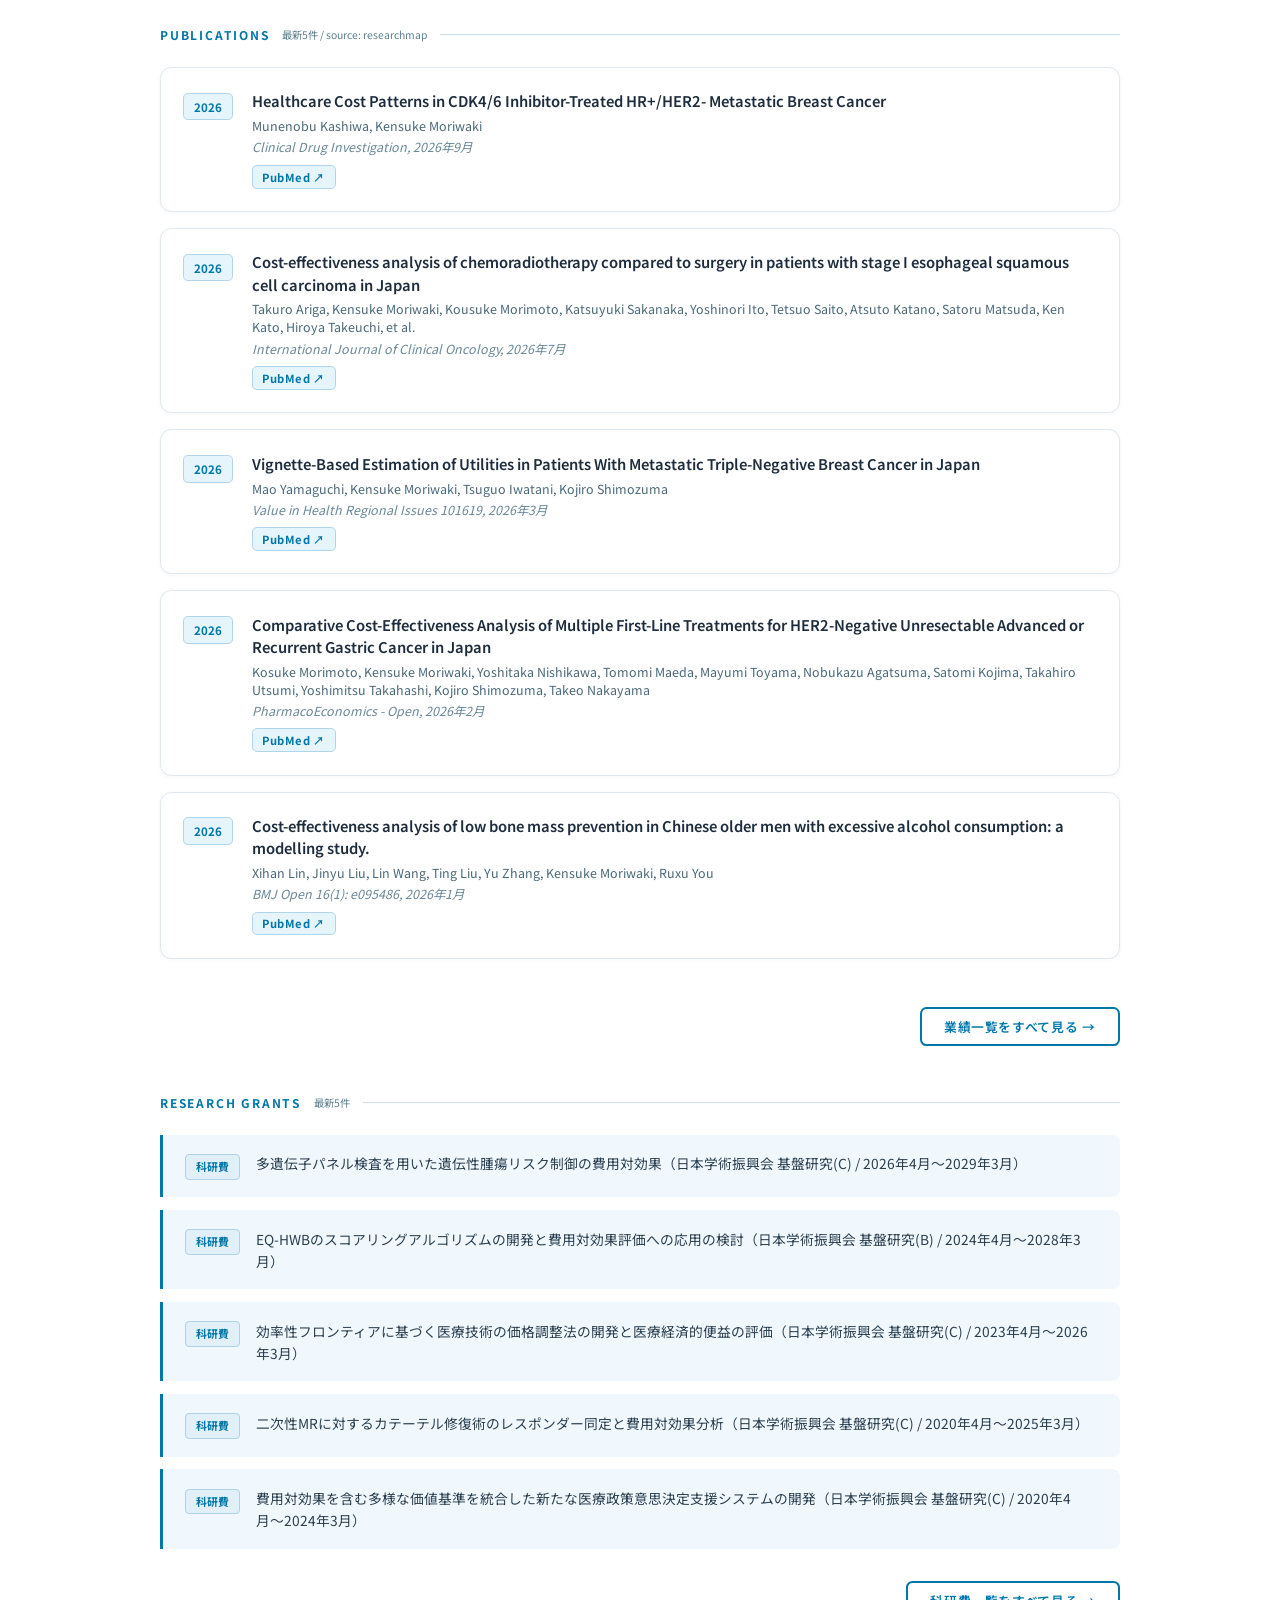
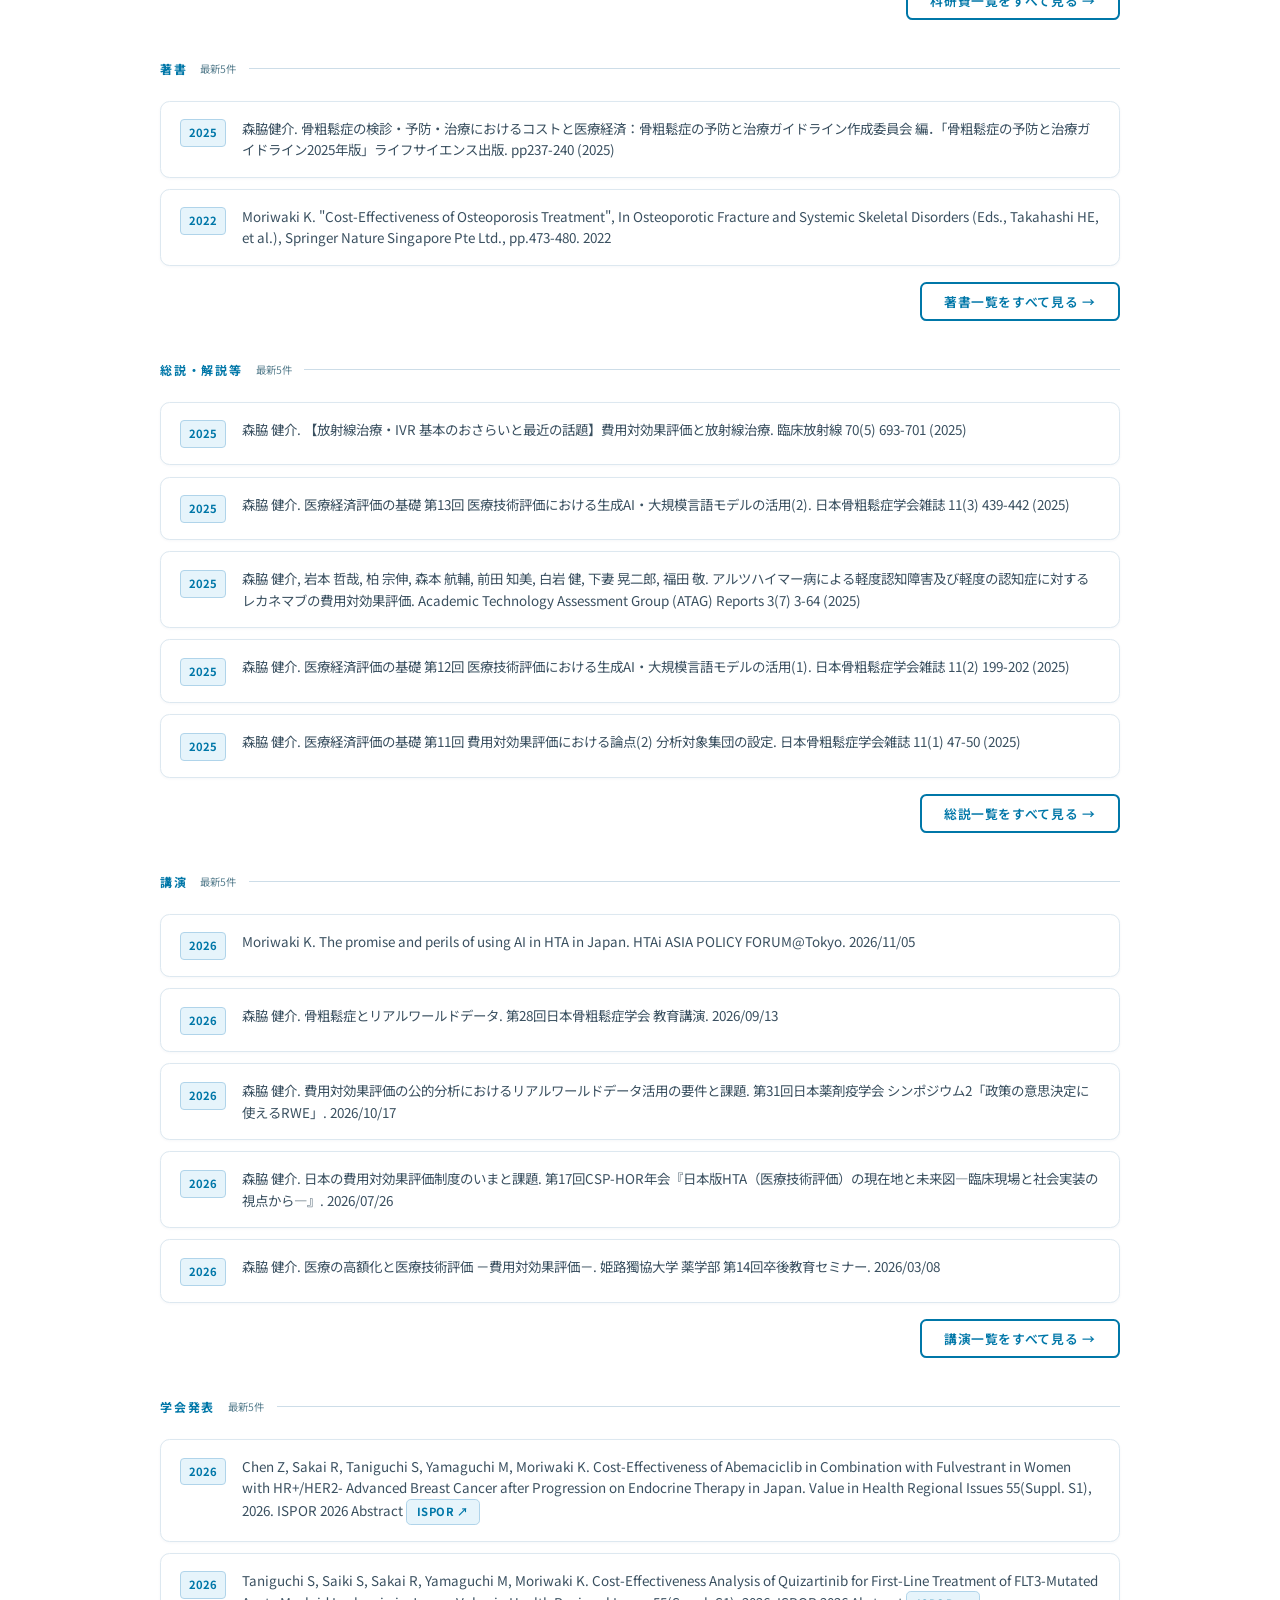
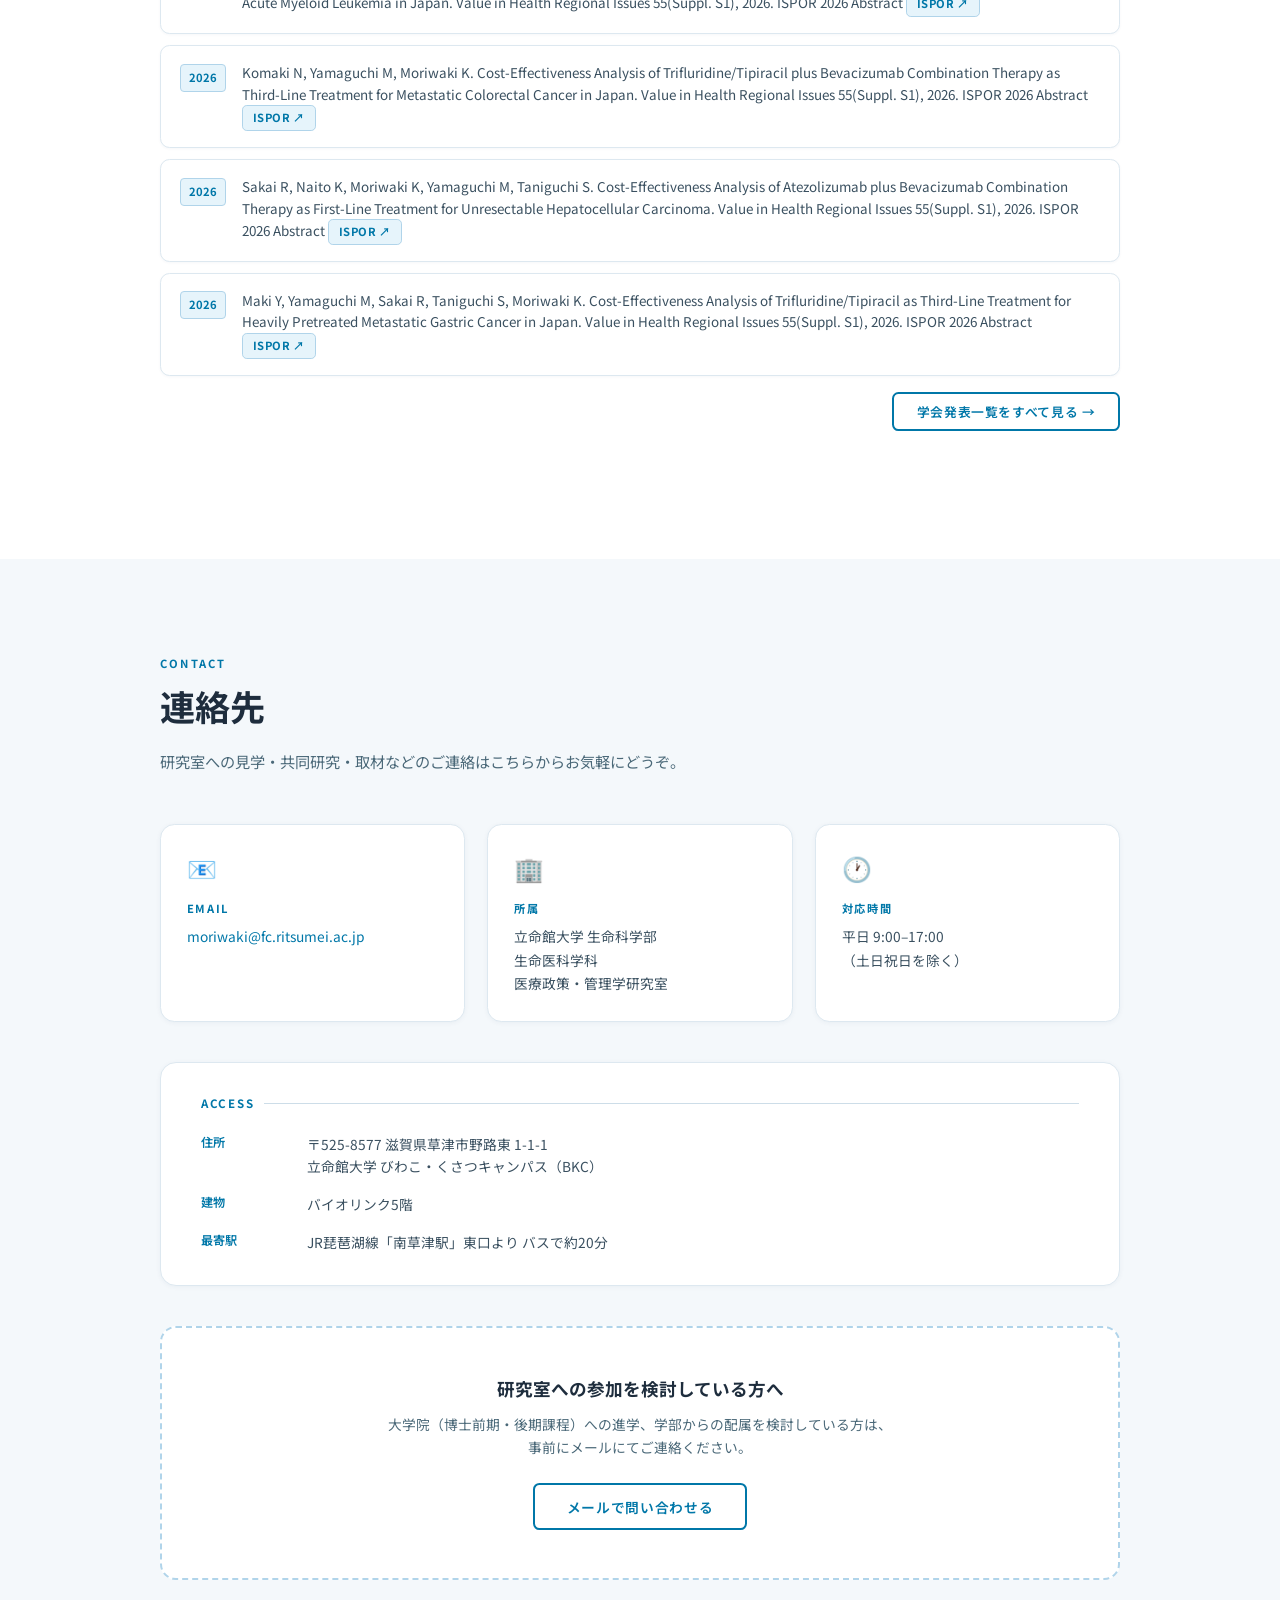
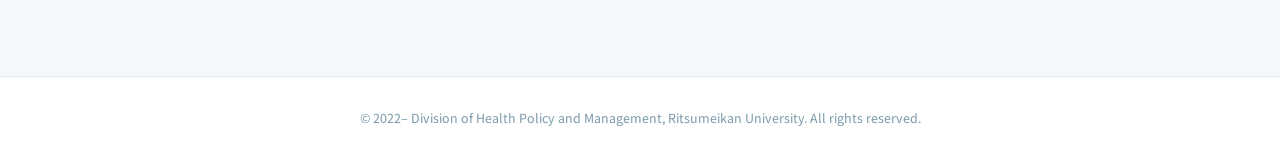
==== commit 1b40e217: "2026年度メンバーにB3（15名）を追加 Co-Authored-By: Claude Opus 5.5 <noreply@anthropic.com> Claude-Session: https:" ====
--- a/index.html
+++ b/index.html
@@ -1242,6 +1242,25 @@
         <div class="student-card"><div class="student-avatar">👤</div><h4>岡崎 麻衣</h4><div class="grade">B4</div><div class="theme">RWDを用いた糖尿病患者における効用値の評価</div></div>
         <div class="student-card"><div class="student-avatar">👤</div><h4>清水 款士</h4><div class="grade">B4</div><div class="theme">日本における免疫チェックポイント阻害薬の経済評価のシステマティックレビュー</div></div>
       </div>
+
+      <div class="grade-label">B3（学部3年）</div>
+      <div class="student-grid">
+        <div class="student-card"><div class="student-avatar">👤</div><h4>近藤 来美</h4><div class="grade">B3</div></div>
+        <div class="student-card"><div class="student-avatar">👤</div><h4>奥田 涼介</h4><div class="grade">B3</div></div>
+        <div class="student-card"><div class="student-avatar">👤</div><h4>大黒 莉久</h4><div class="grade">B3</div></div>
+        <div class="student-card"><div class="student-avatar">👤</div><h4>大福 美結</h4><div class="grade">B3</div></div>
+        <div class="student-card"><div class="student-avatar">👤</div><h4>佐々木 美桜</h4><div class="grade">B3</div></div>
+        <div class="student-card"><div class="student-avatar">👤</div><h4>城 みらい</h4><div class="grade">B3</div></div>
+        <div class="student-card"><div class="student-avatar">👤</div><h4>飛川 翔太郎</h4><div class="grade">B3</div></div>
+        <div class="student-card"><div class="student-avatar">👤</div><h4>豊田 幸叶</h4><div class="grade">B3</div></div>
+        <div class="student-card"><div class="student-avatar">👤</div><h4>中田 凜</h4><div class="grade">B3</div></div>
+        <div class="student-card"><div class="student-avatar">👤</div><h4>服部 祐大</h4><div class="grade">B3</div></div>
+        <div class="student-card"><div class="student-avatar">👤</div><h4>久門 ひかり</h4><div class="grade">B3</div></div>
+        <div class="student-card"><div class="student-avatar">👤</div><h4>藤田 夏姫</h4><div class="grade">B3</div></div>
+        <div class="student-card"><div class="student-avatar">👤</div><h4>本田 小夏</h4><div class="grade">B3</div></div>
+        <div class="student-card"><div class="student-avatar">👤</div><h4>山本 奈那子</h4><div class="grade">B3</div></div>
+        <div class="student-card"><div class="student-avatar">👤</div><h4>酒井 稜真</h4><div class="grade">B3</div></div>
+      </div>
     </div>
 
     <!-- 2025 -->
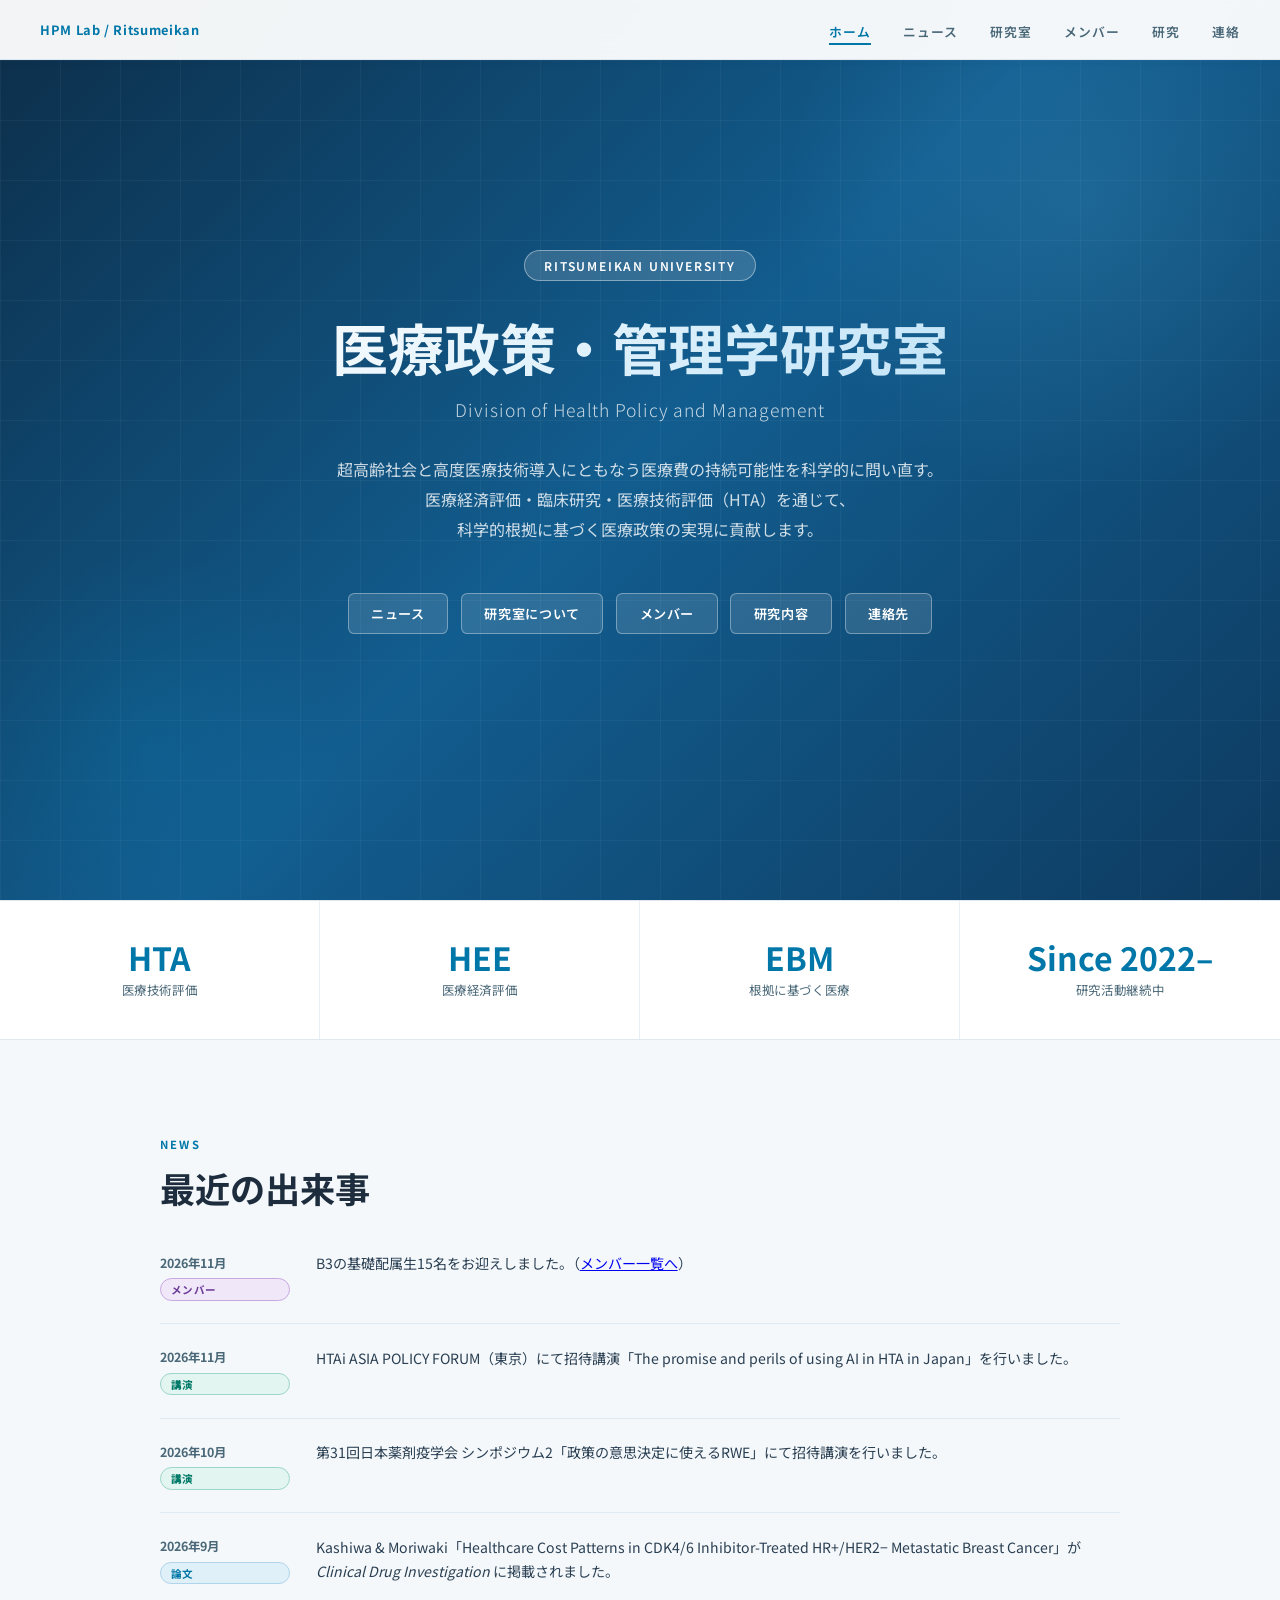
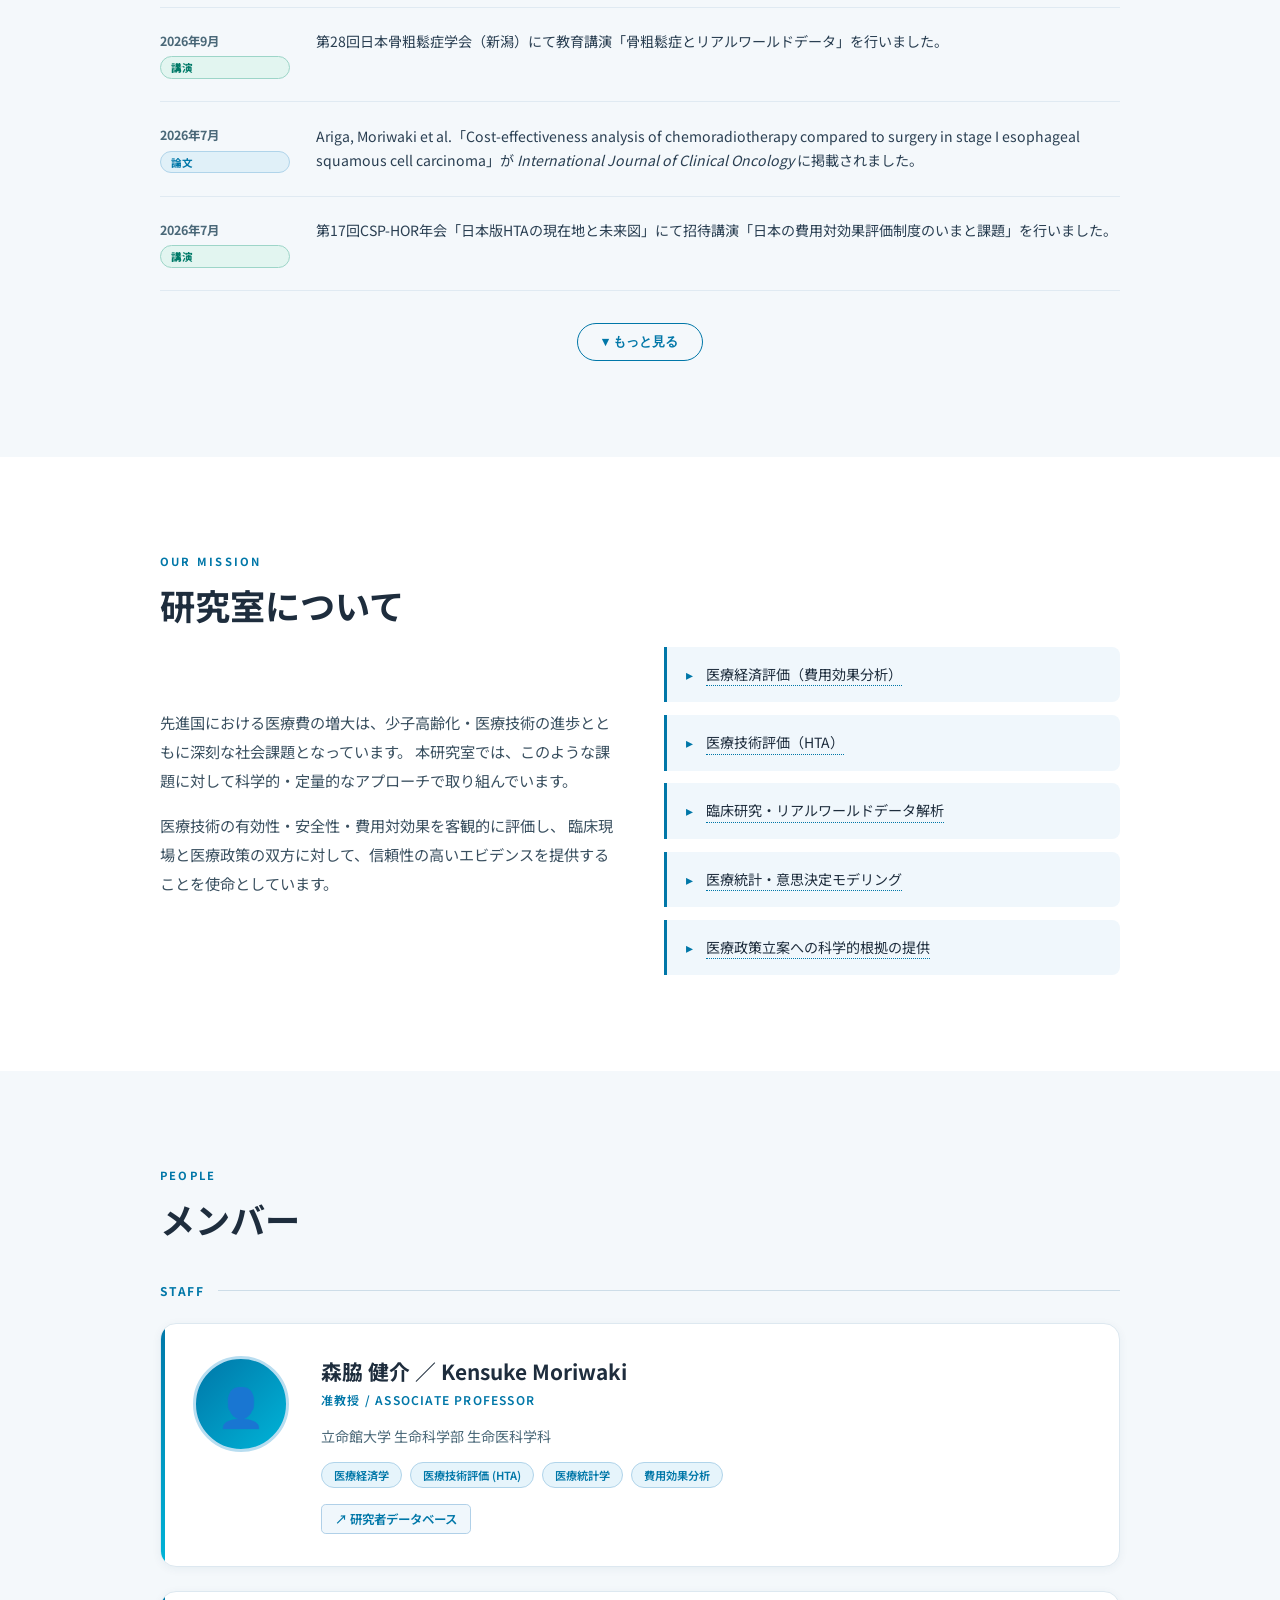
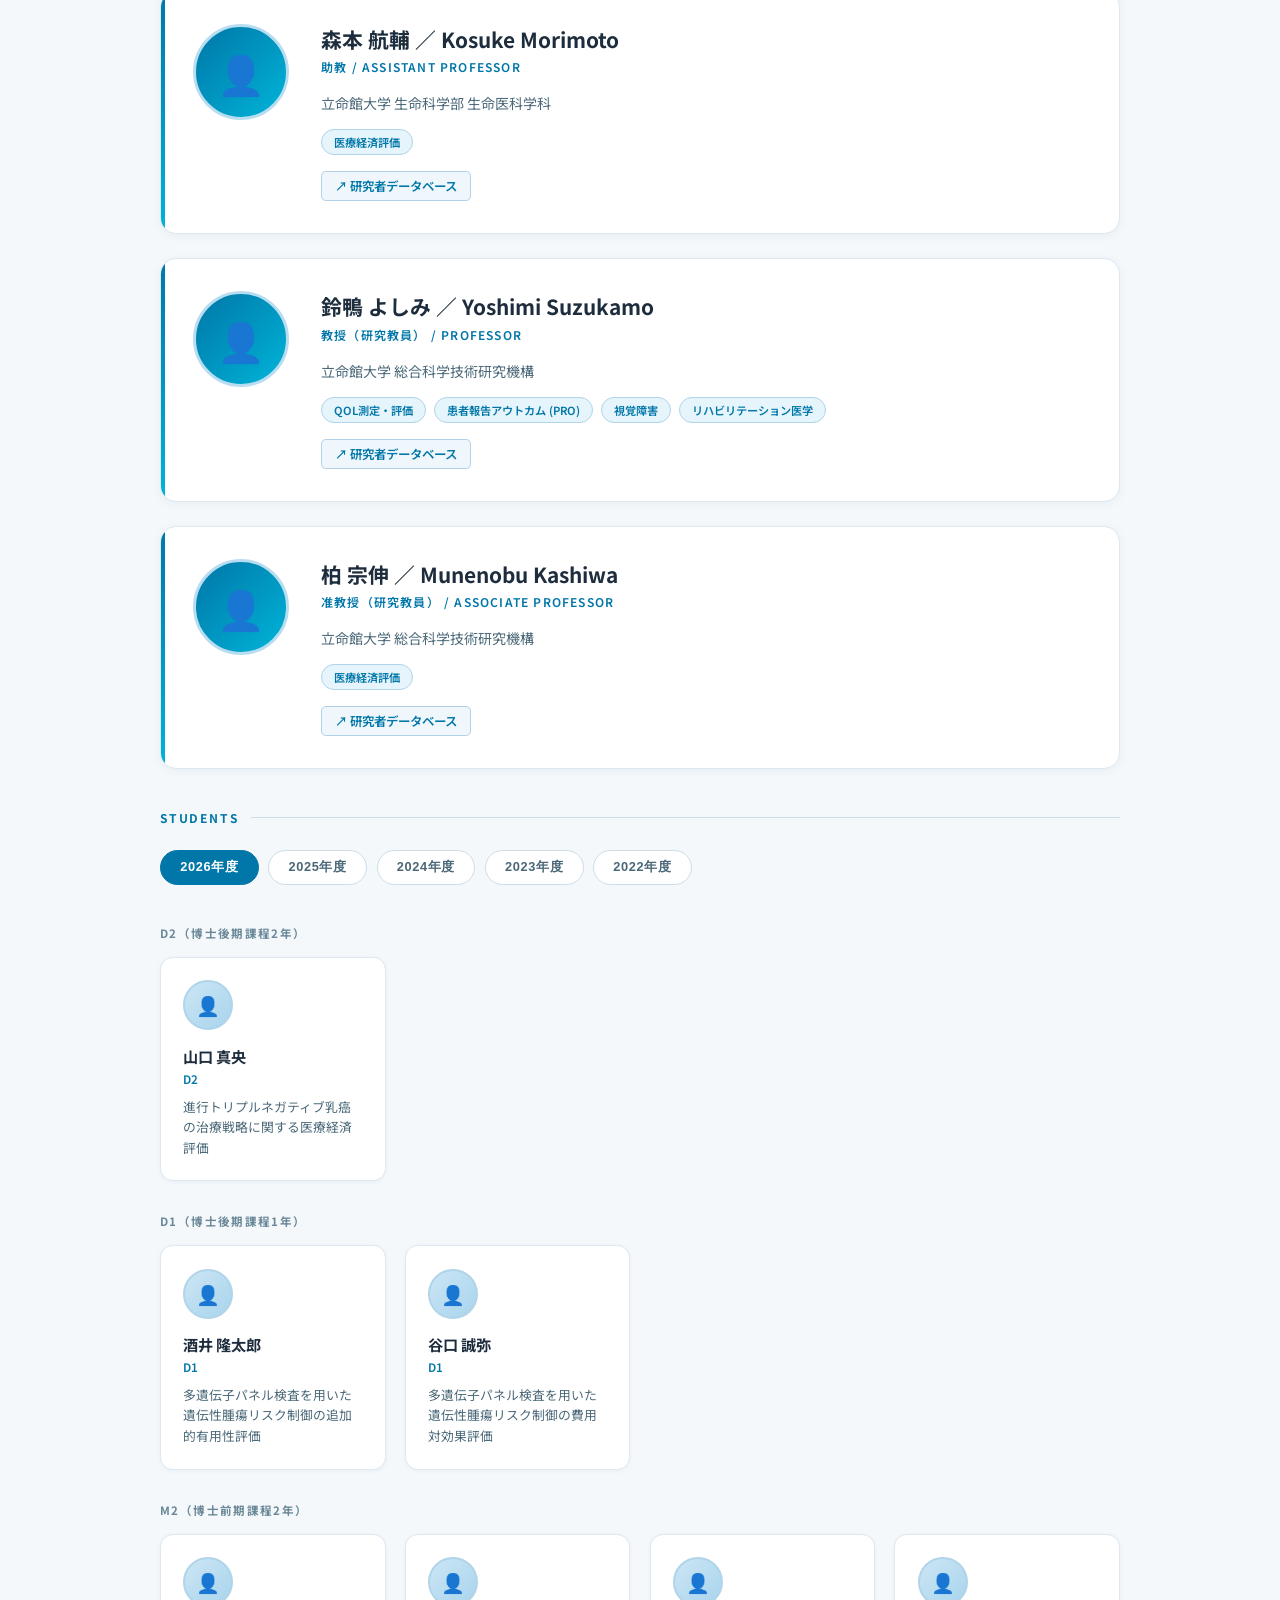
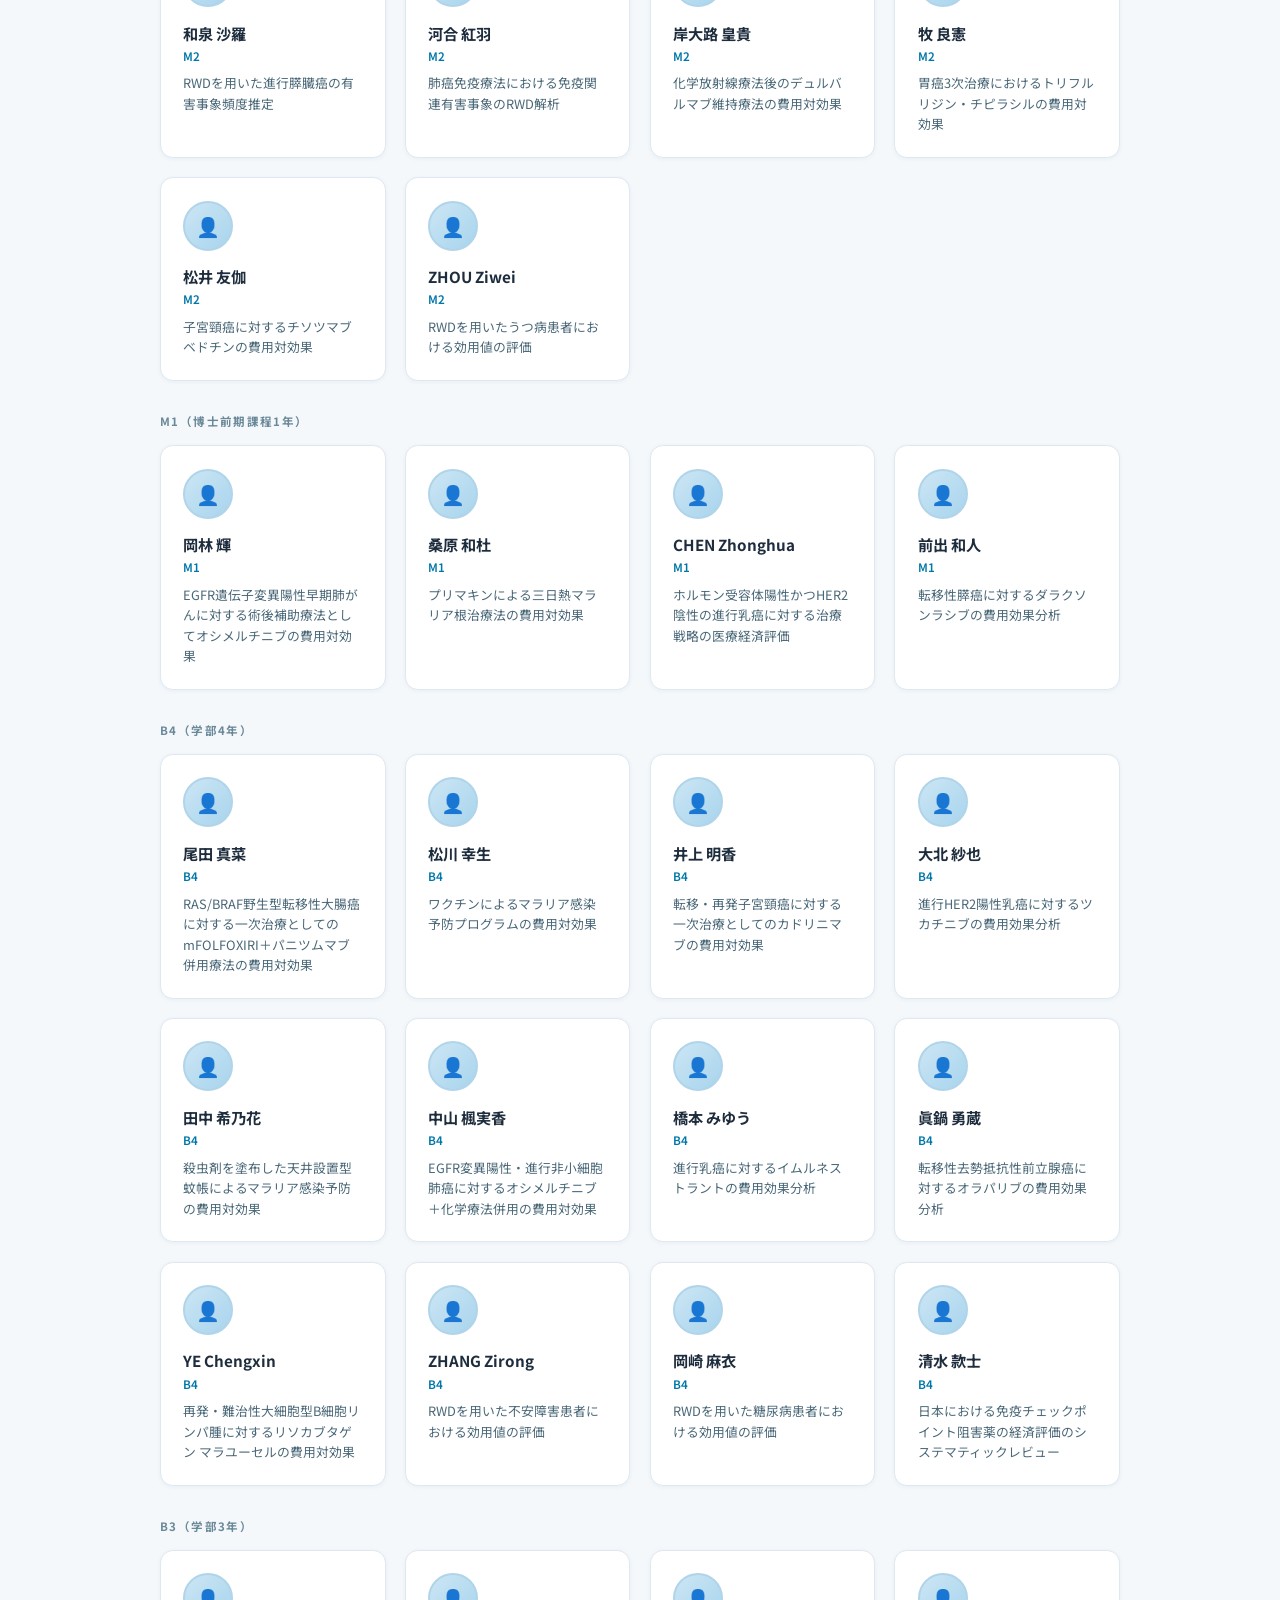
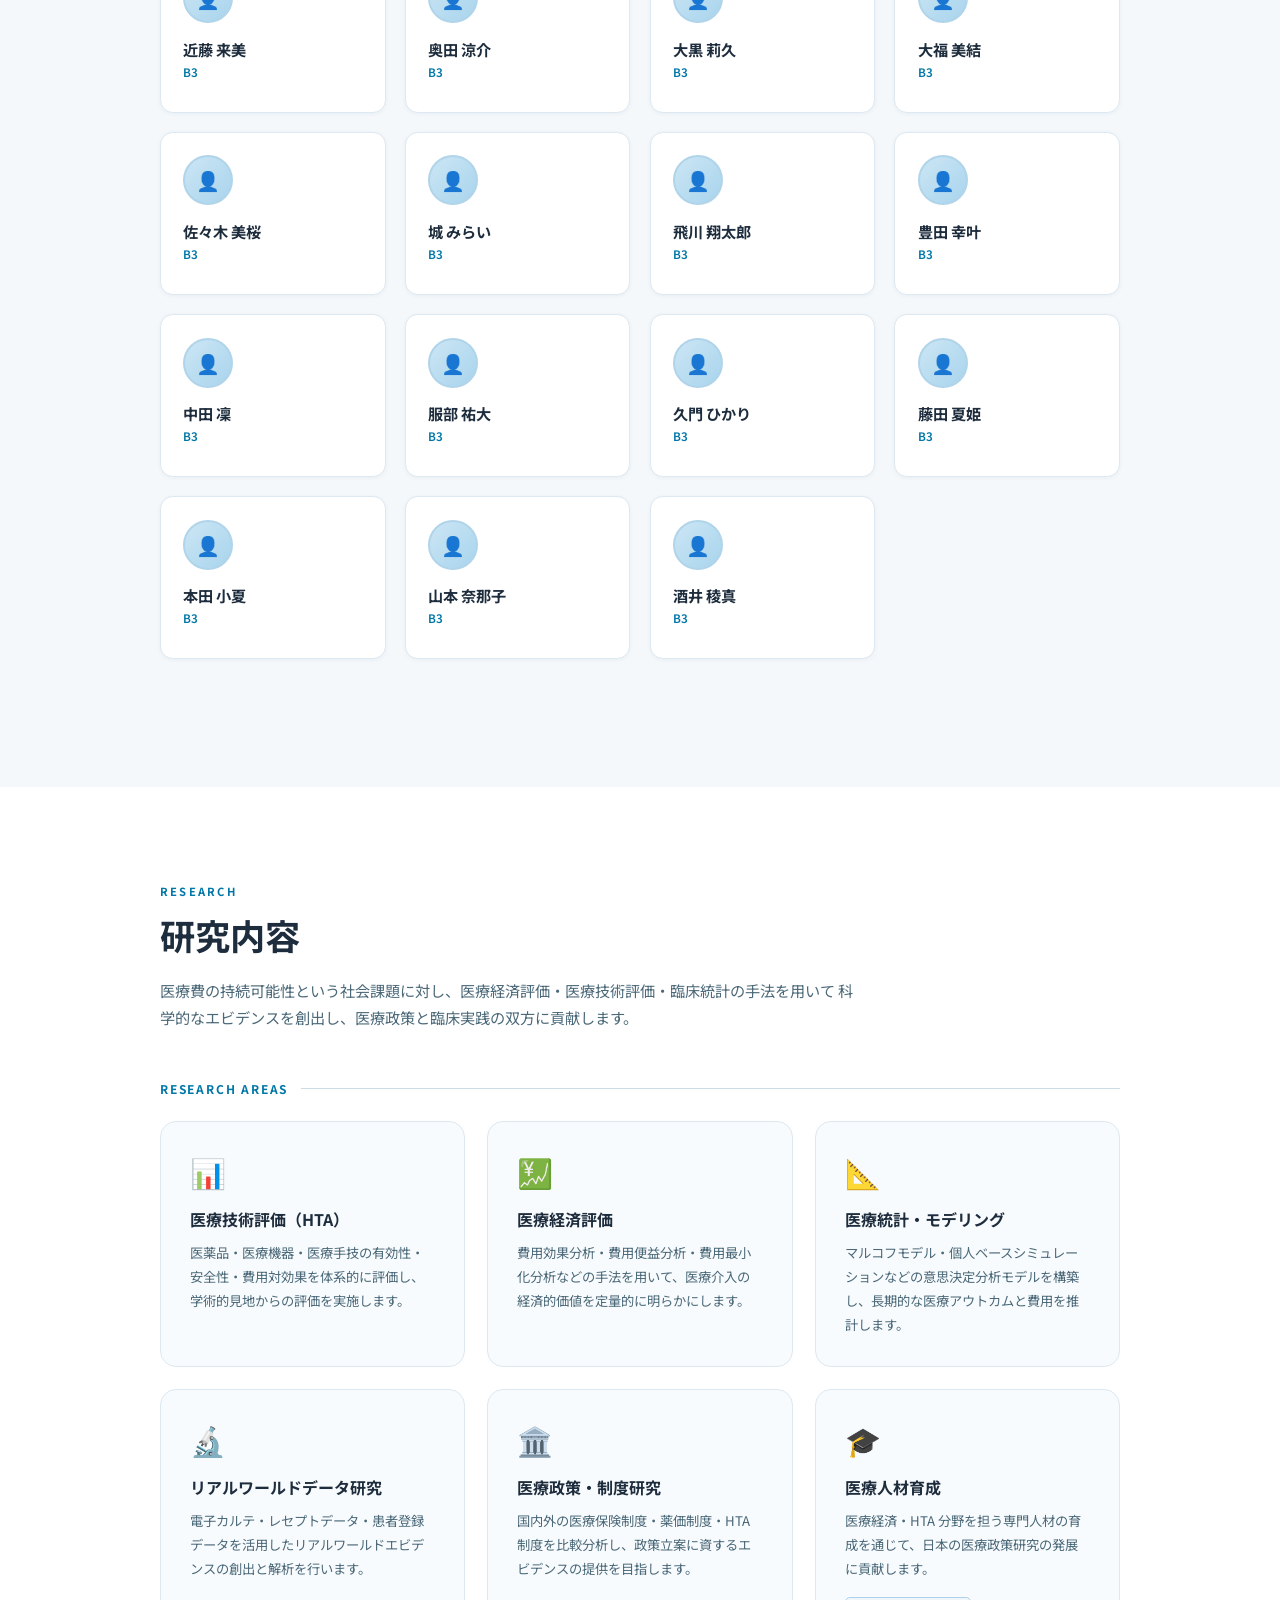
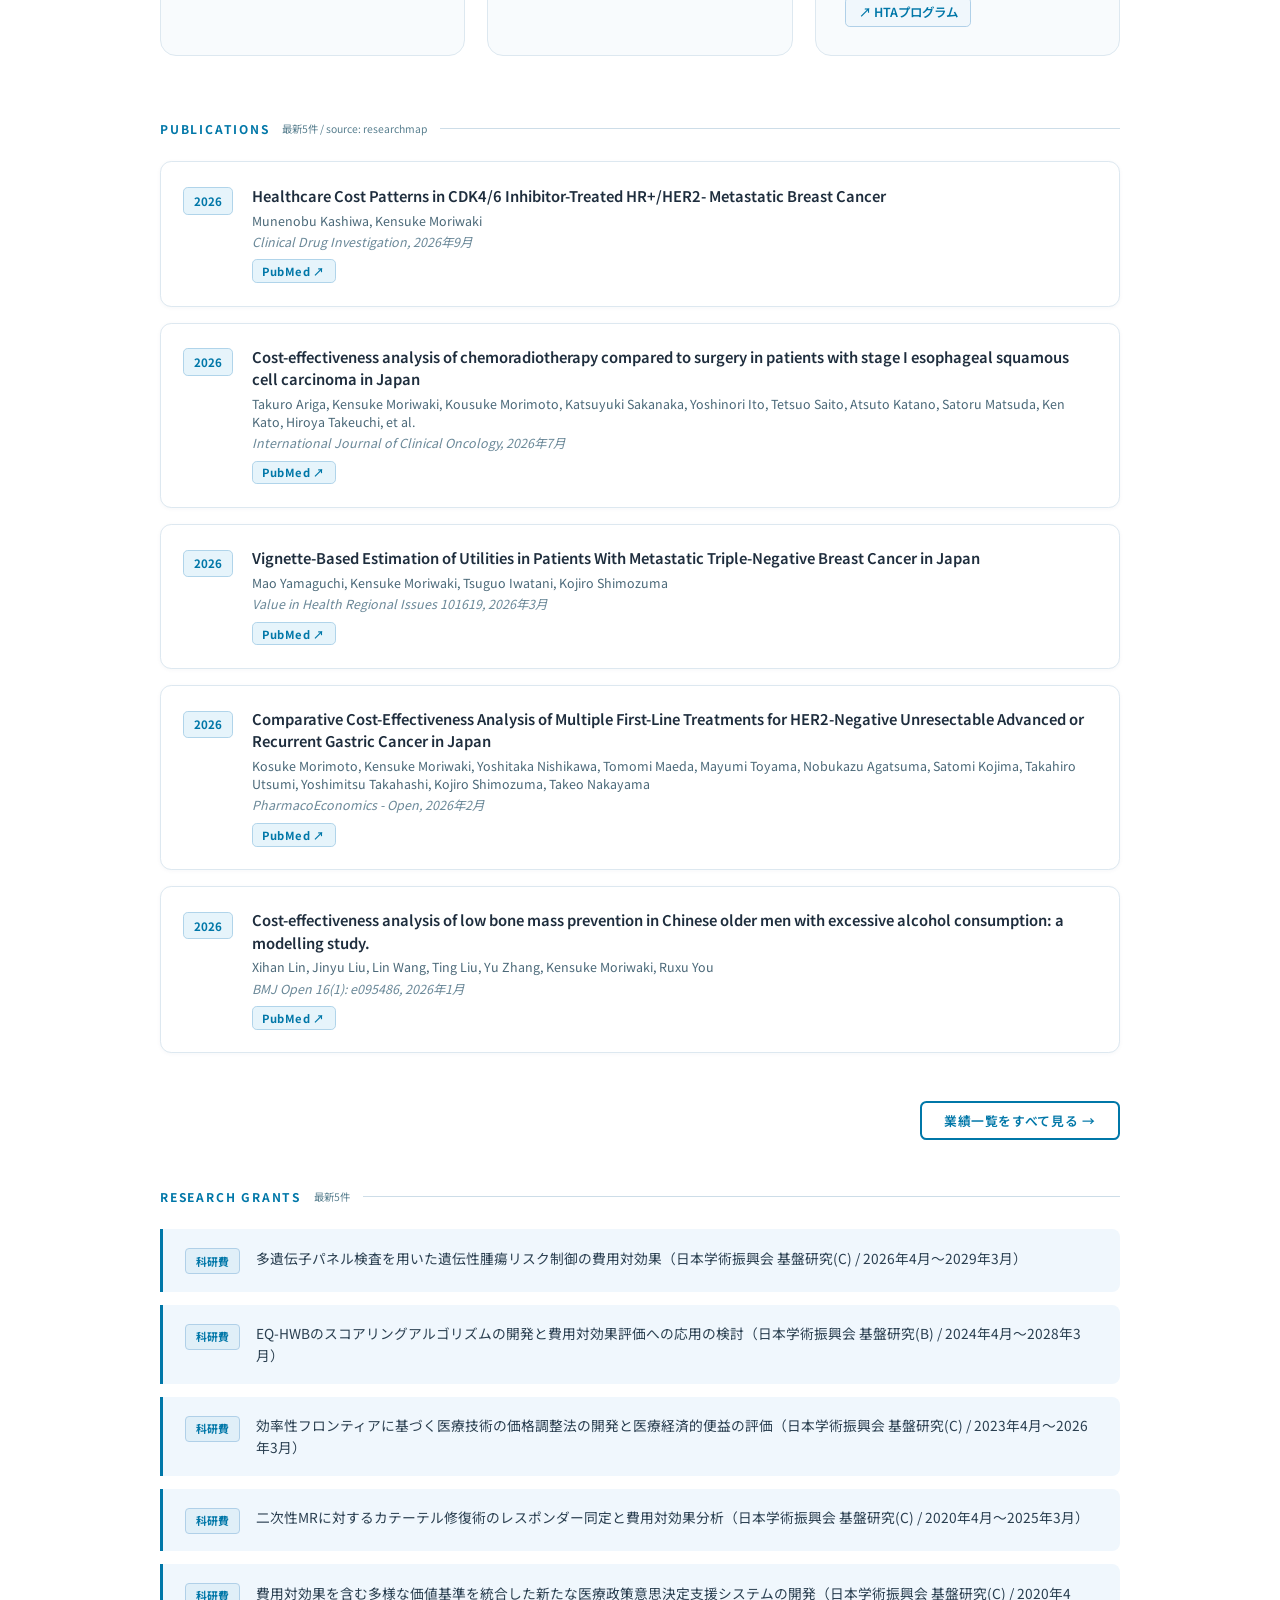
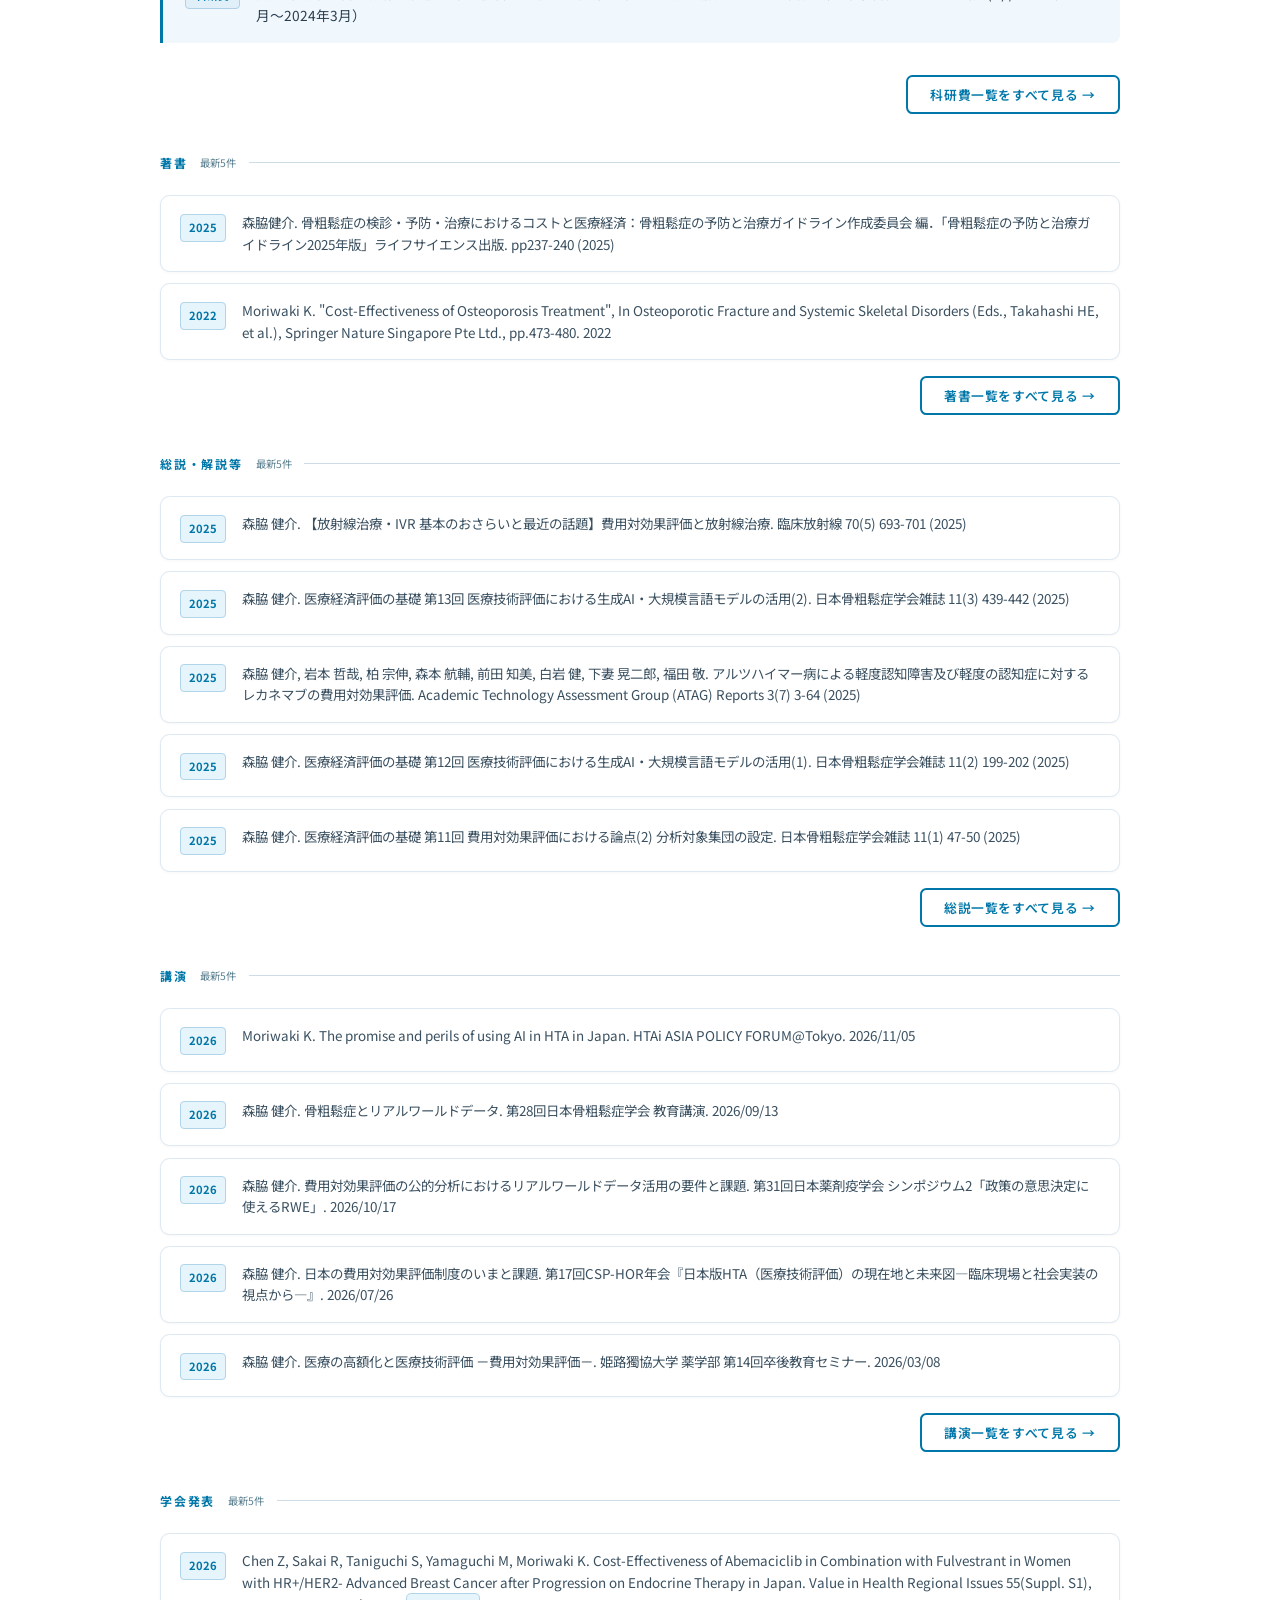
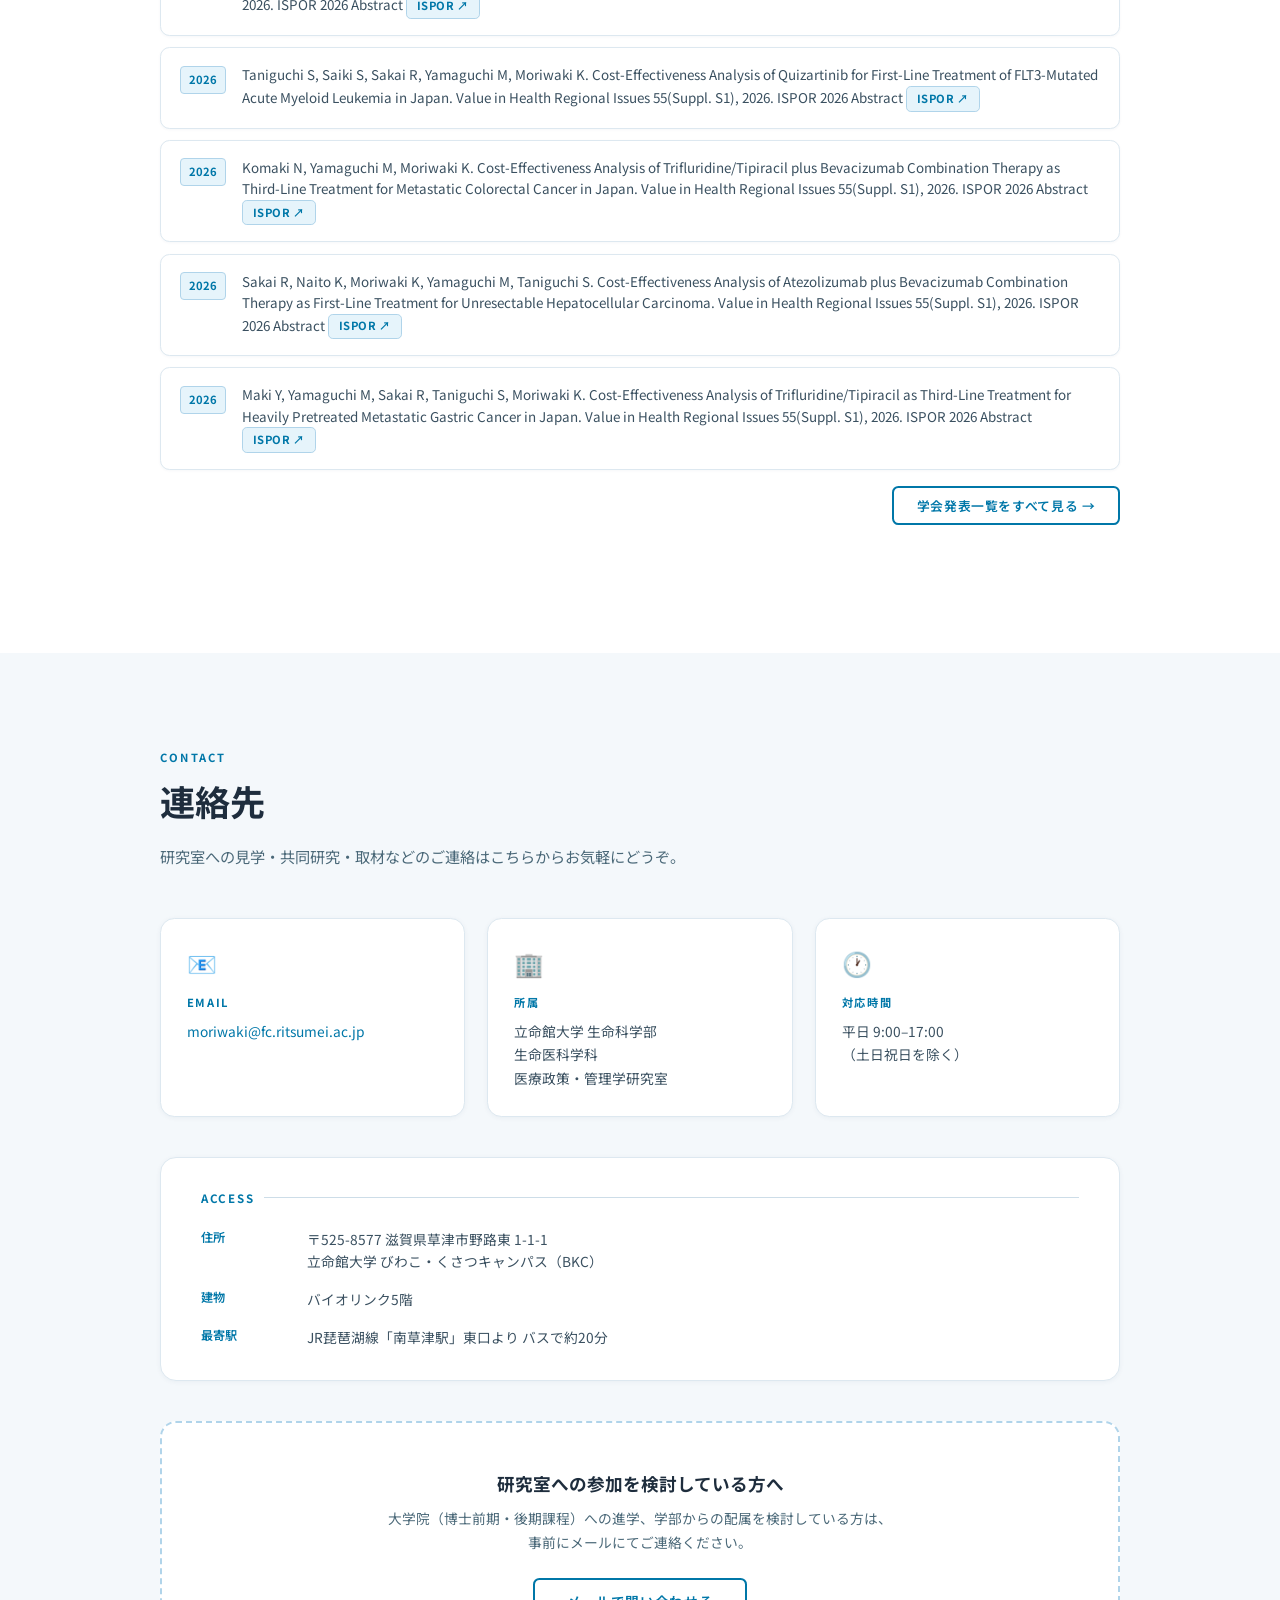
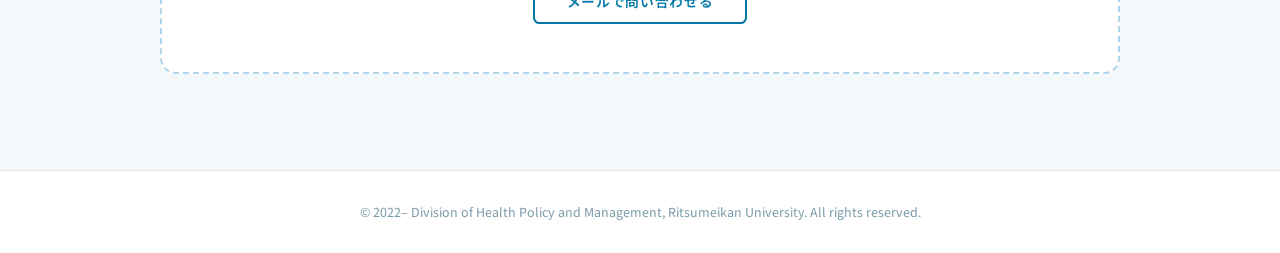
==== commit 67c8033d: "最近の出来事にB3基礎配属生15名の受け入れを追加 Co-Authored-By: Claude Opus 5.5 <noreply@anthropic.com> Claude-Session: ht" ====
--- a/index.html
+++ b/index.html
@@ -984,6 +984,14 @@
     <div class="section-label">News</div>
     <h2 class="section-title">最近の出来事</h2>
     <div class="news-list" id="news-list">
+
+      <div class="news-item">
+        <div class="news-meta">
+          <span class="news-date">2026年11月</span>
+          <span class="news-cat cat-member">メンバー</span>
+        </div>
+        <div class="news-body">B3の基礎配属生15名をお迎えしました。（<a href="#members">メンバー一覧へ</a>）</div>
+      </div>
 
       <div class="news-item">
         <div class="news-meta">
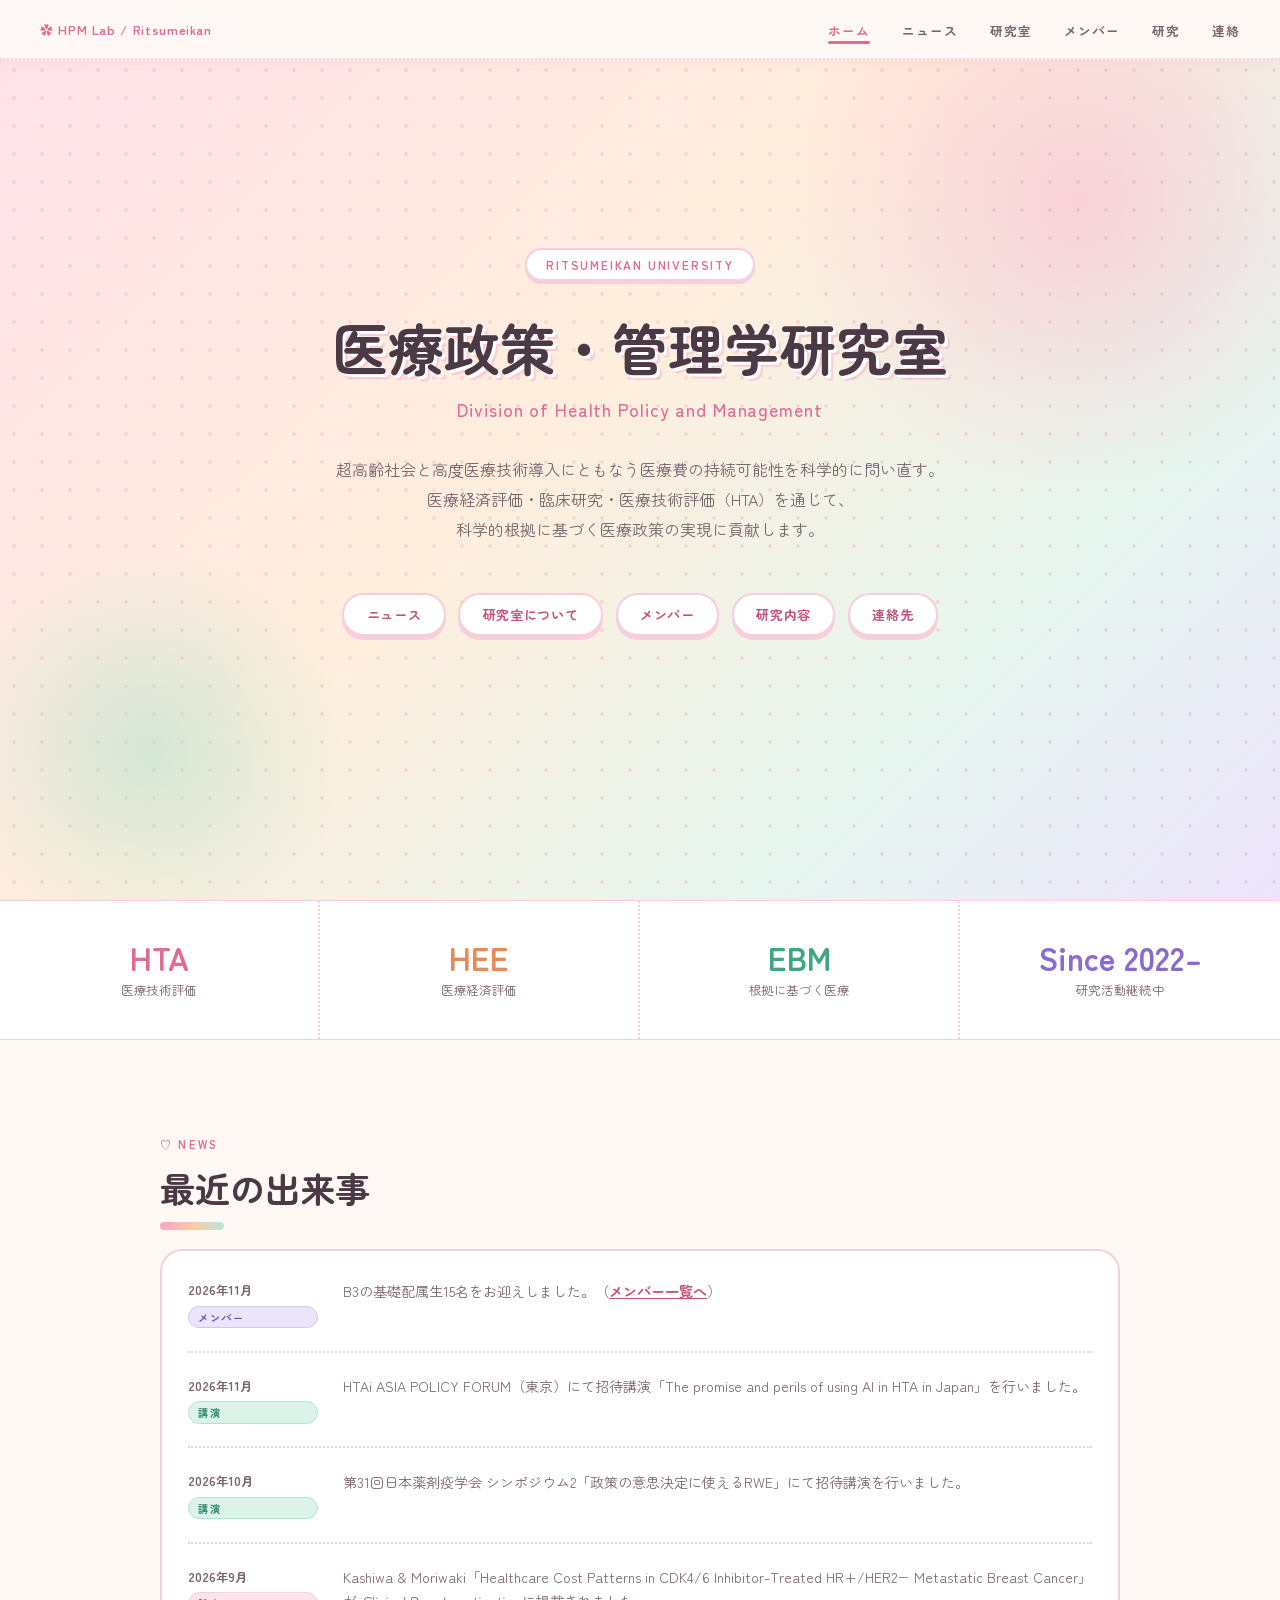
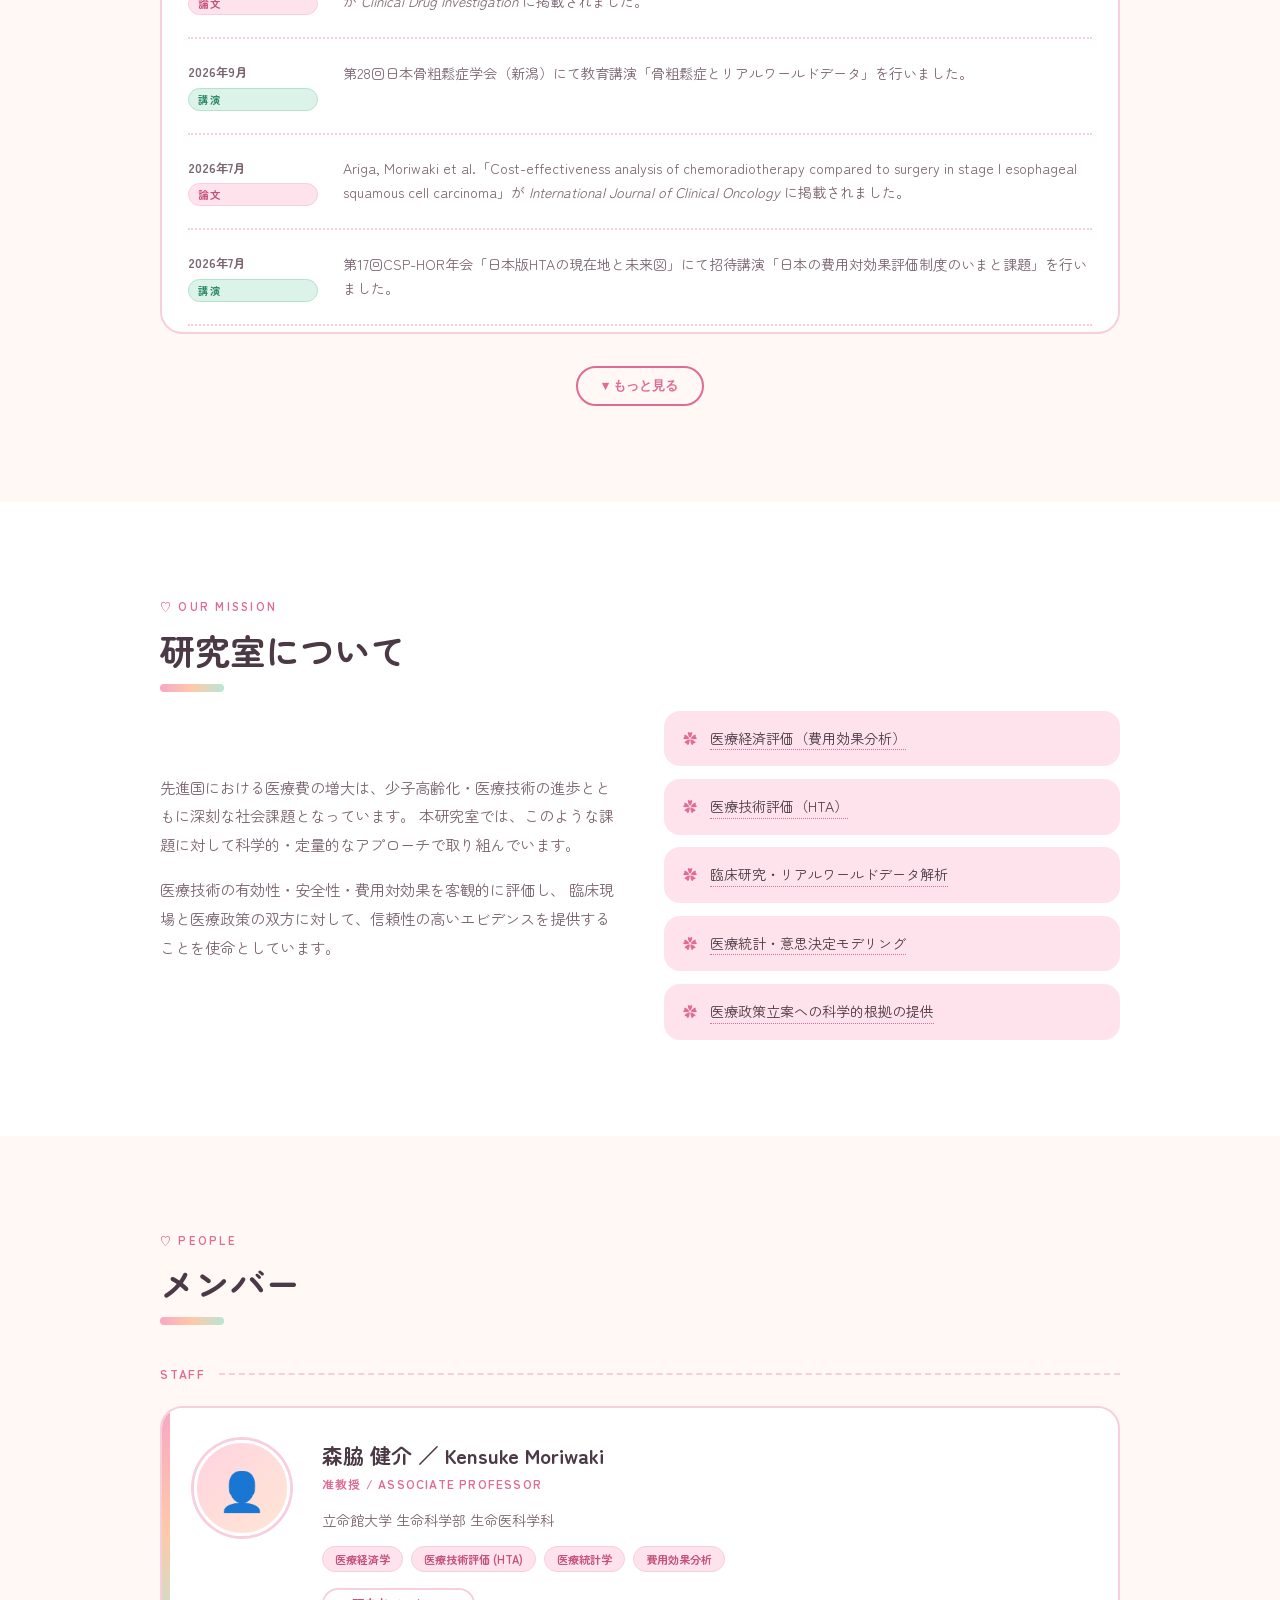
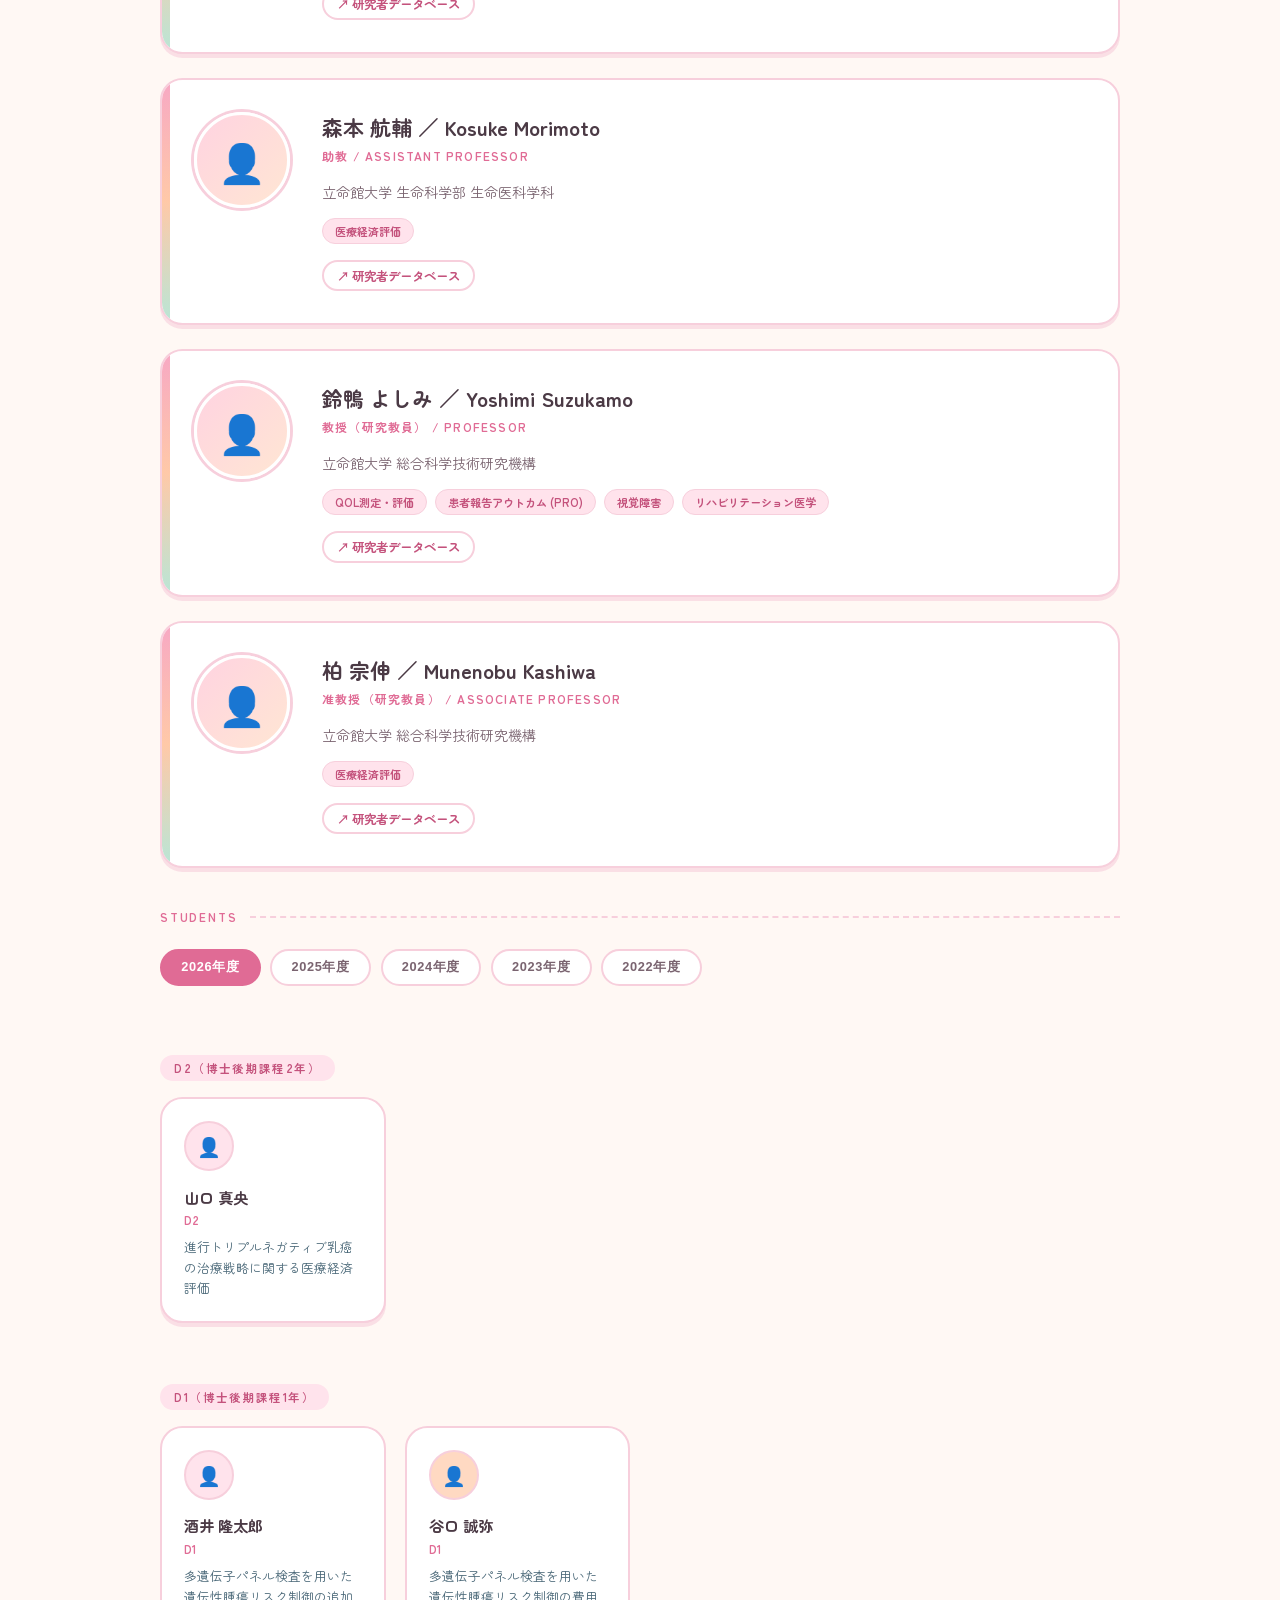
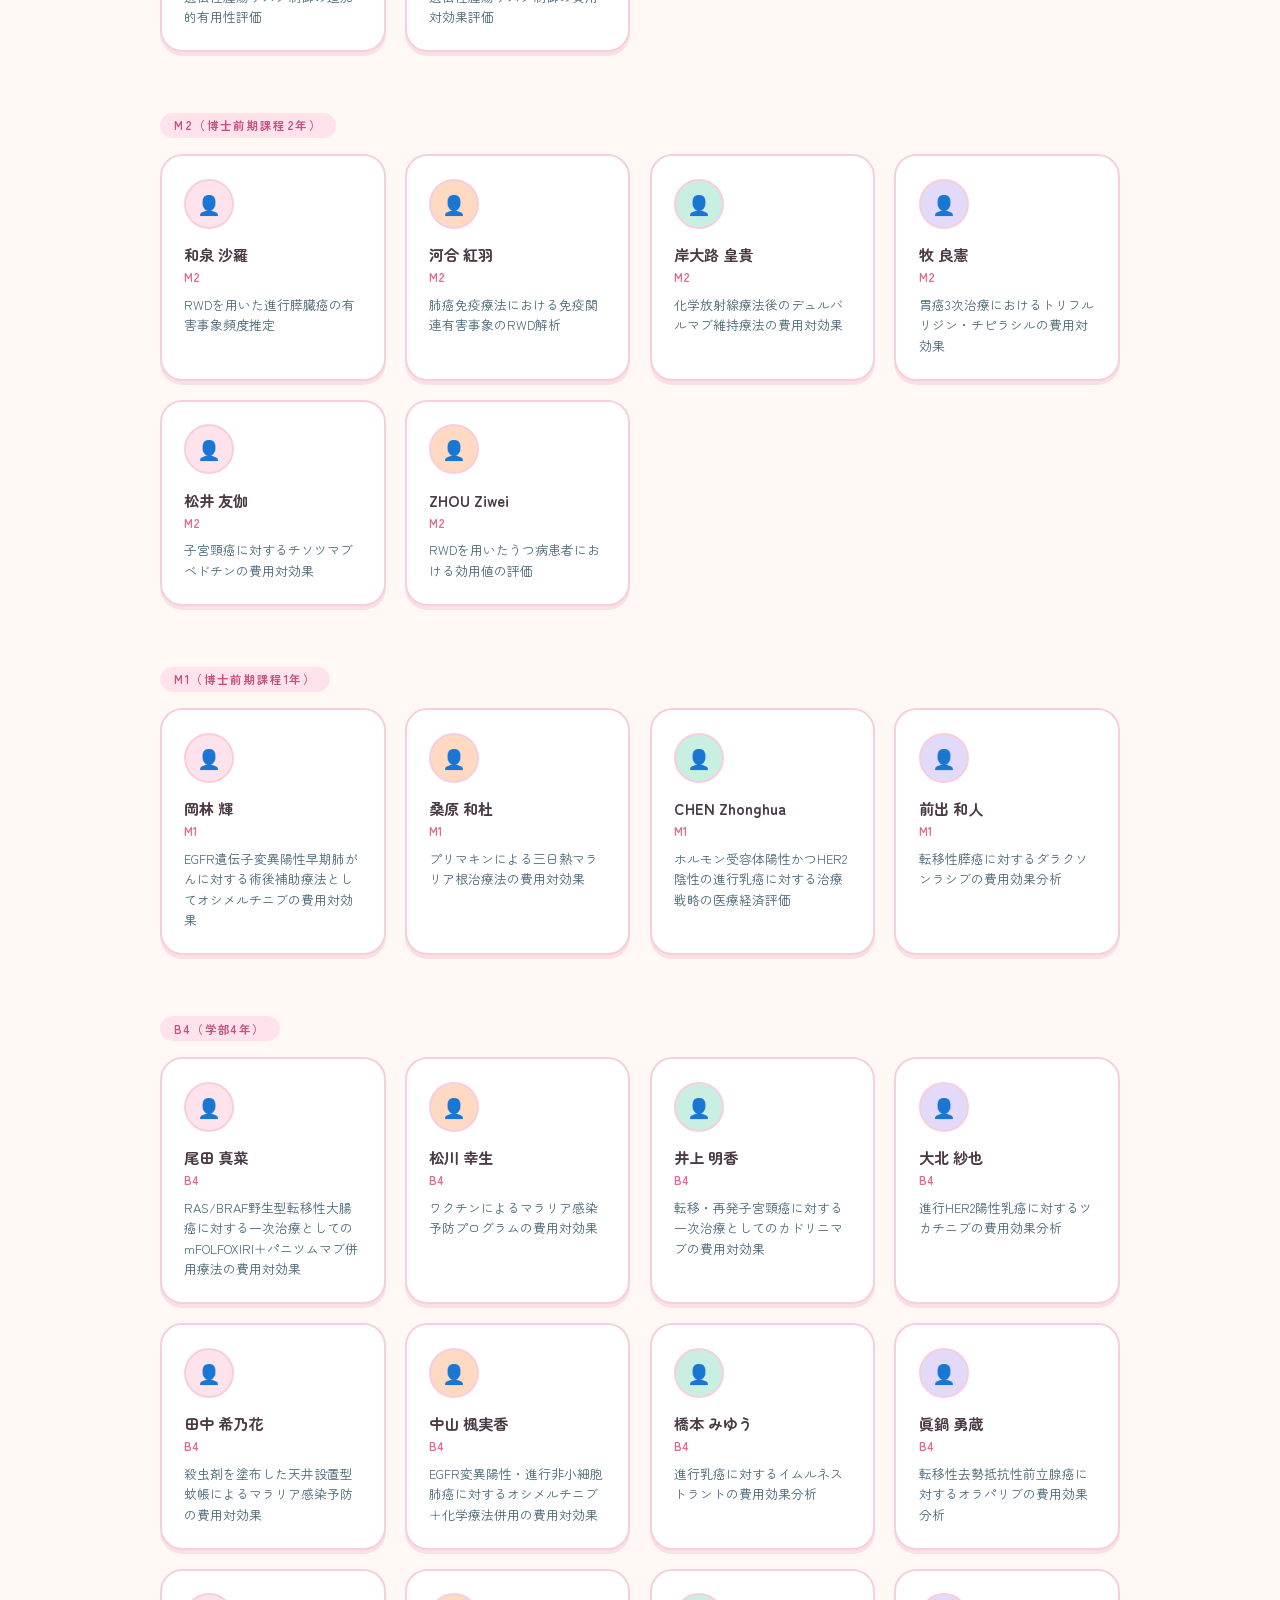
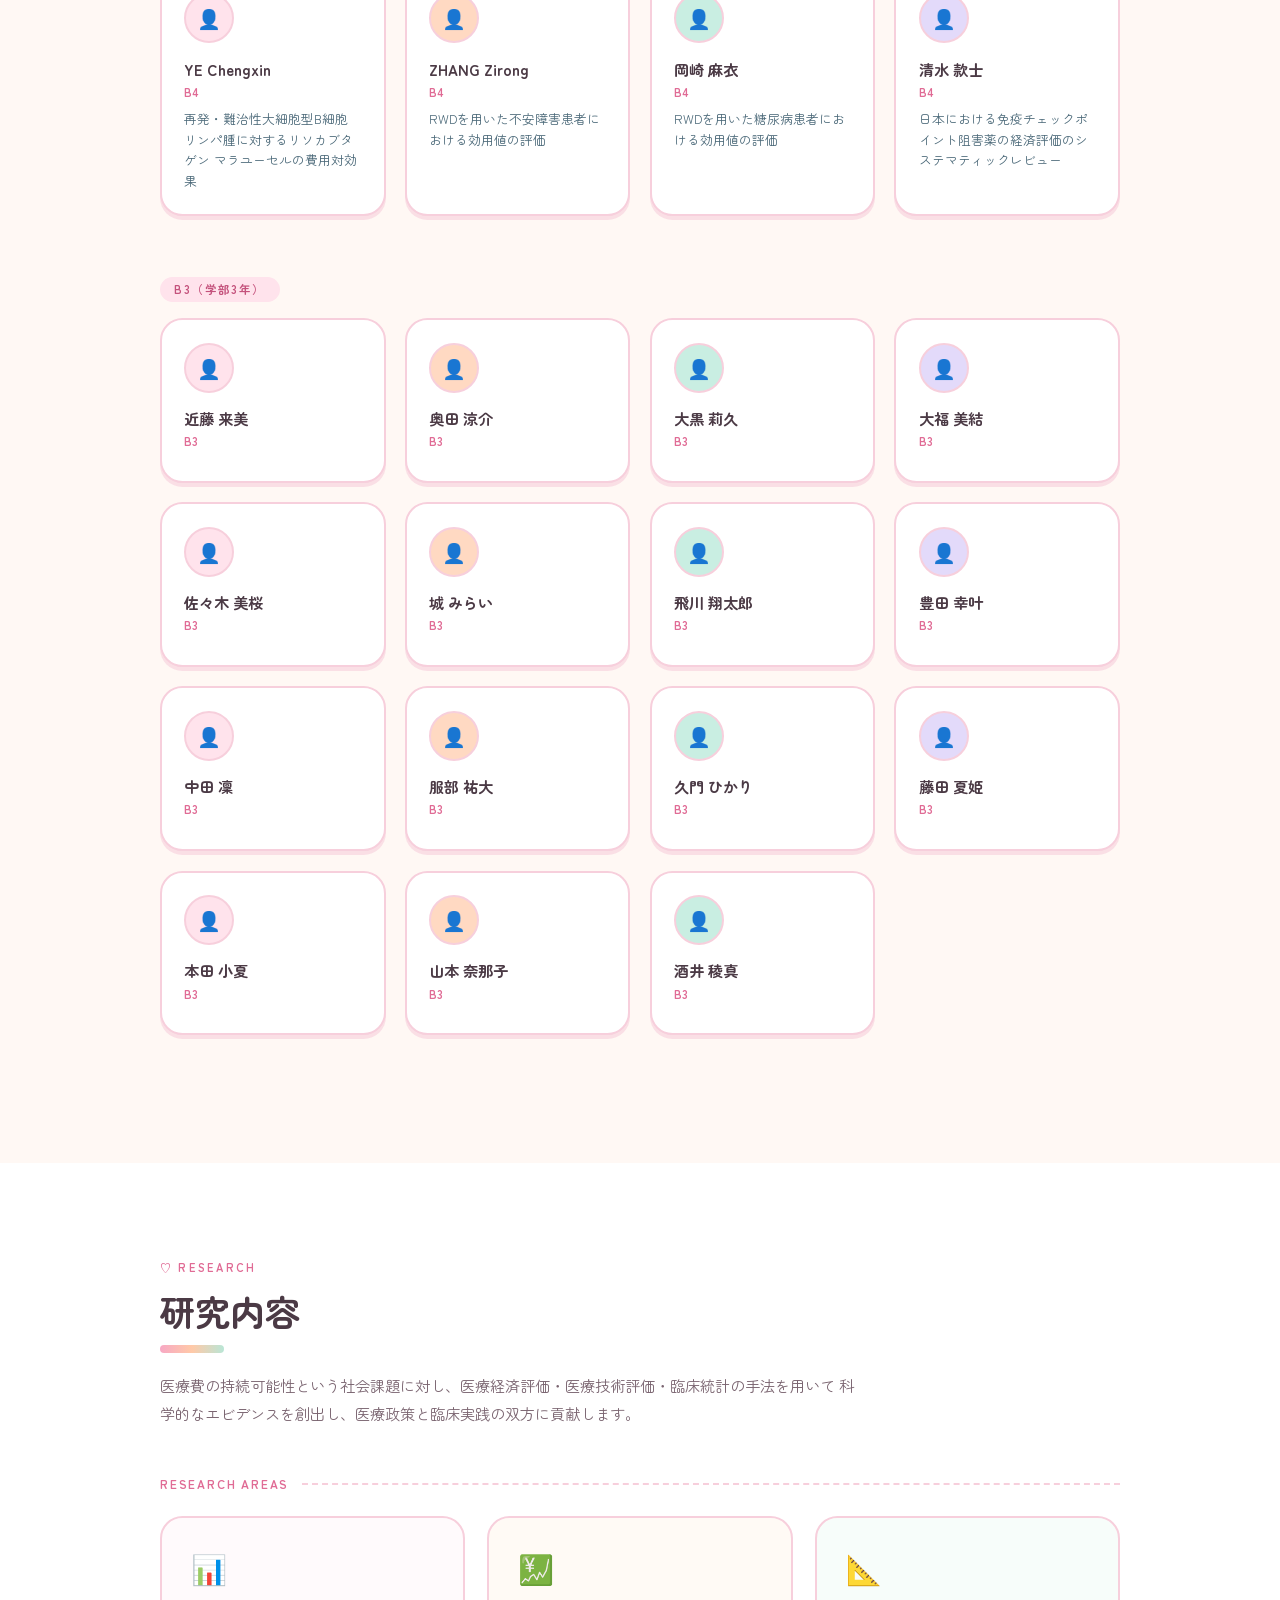
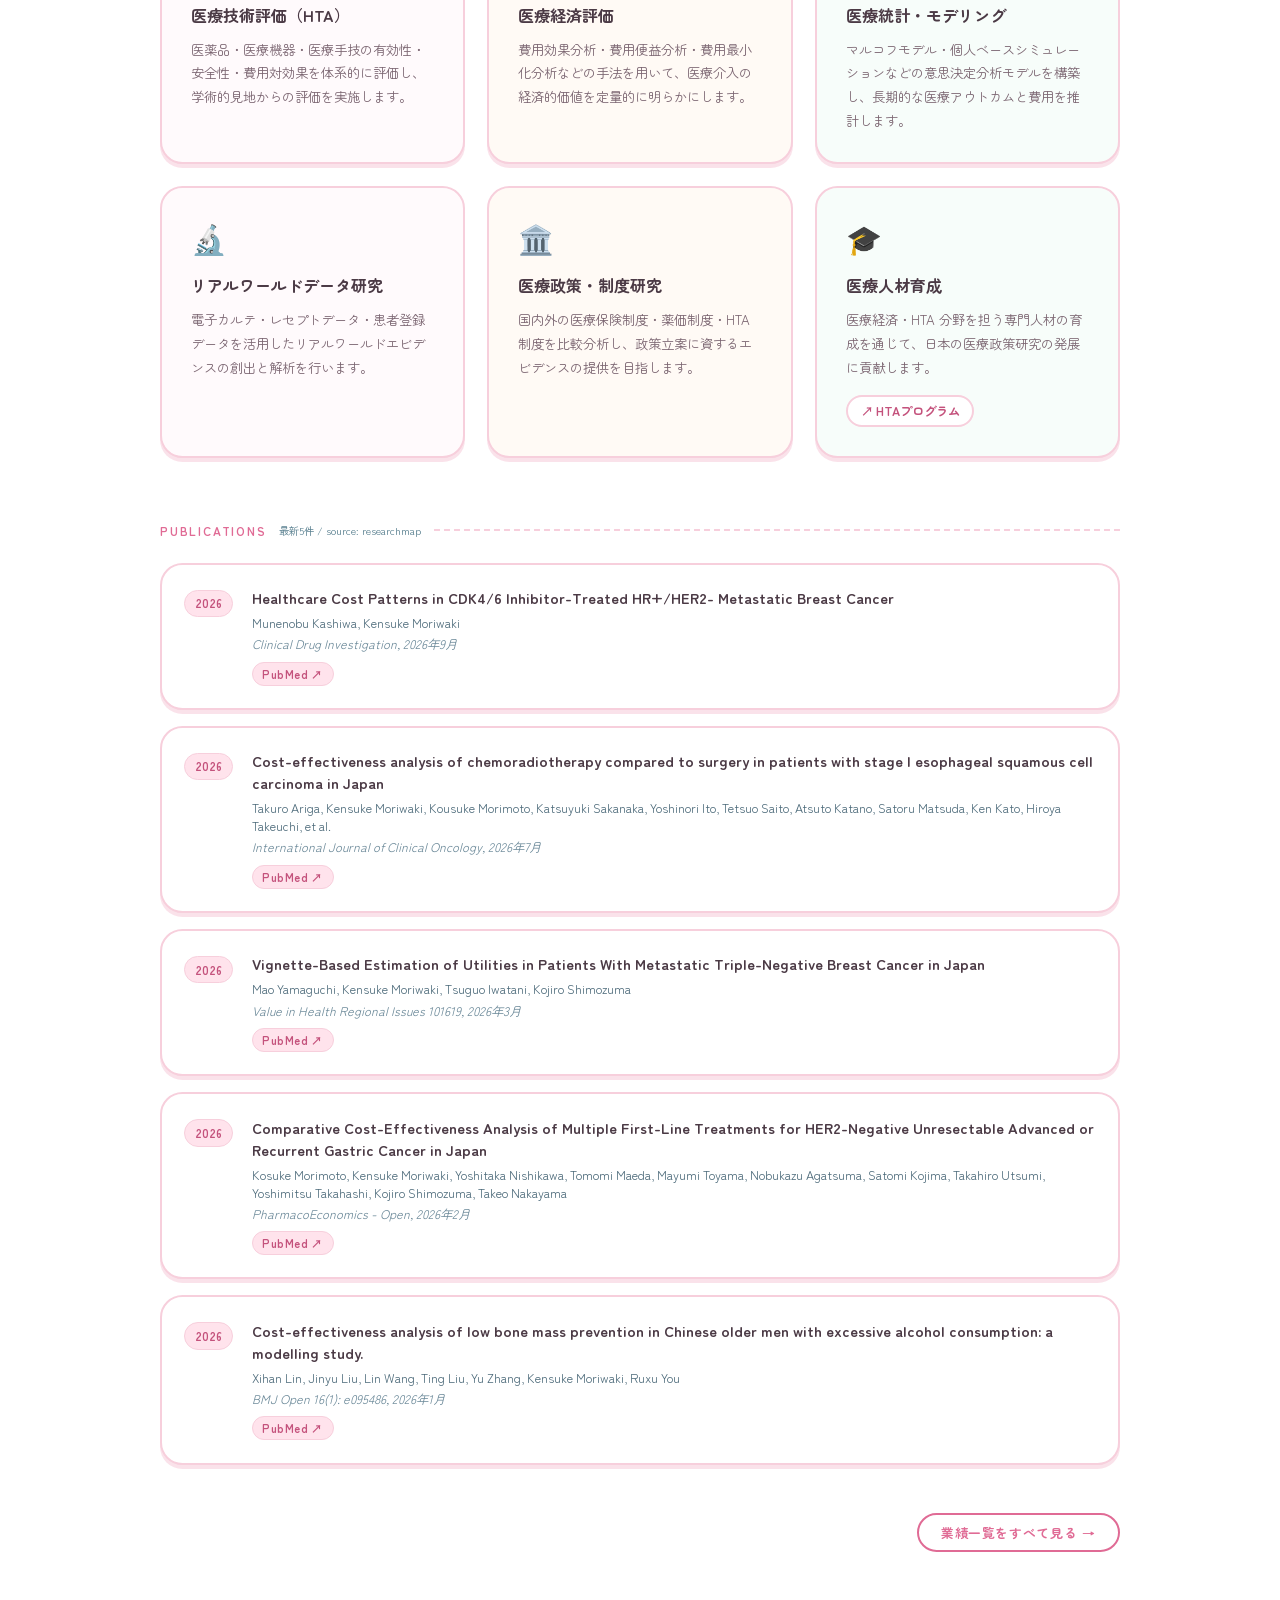
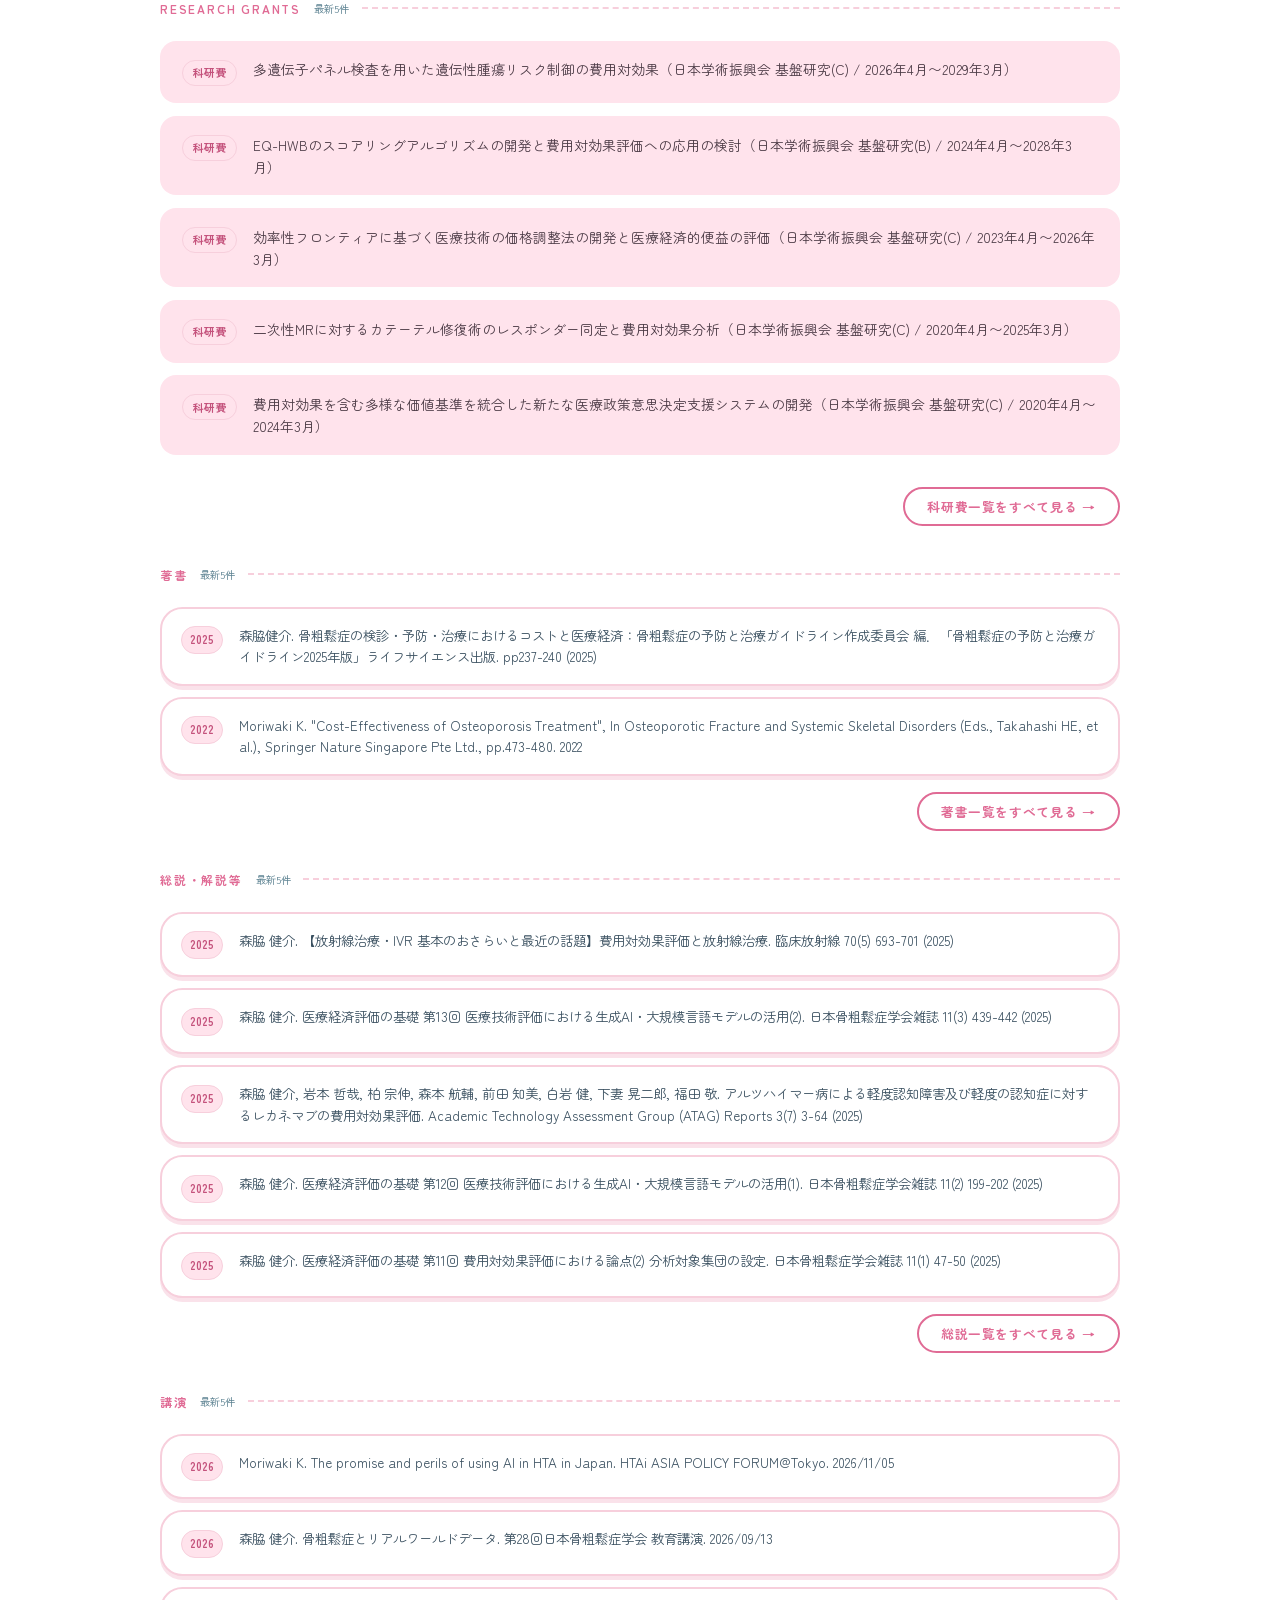
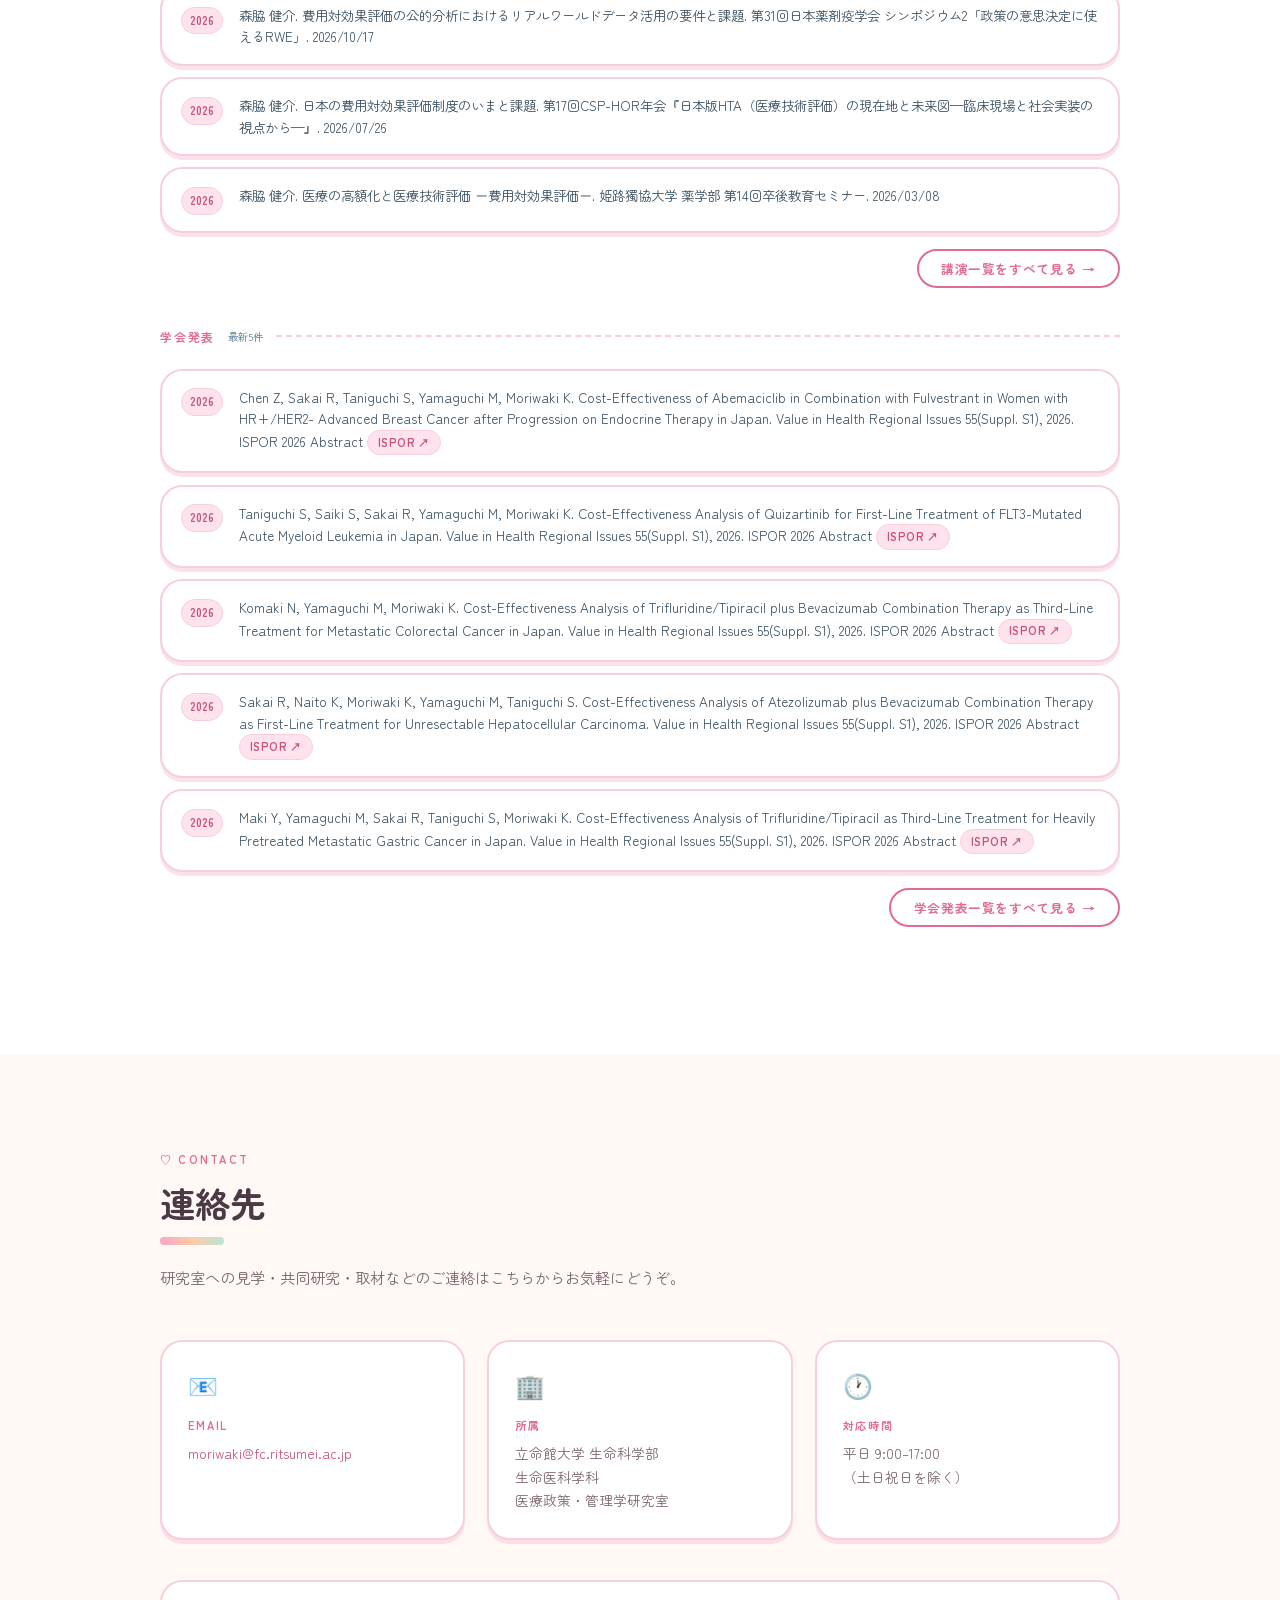
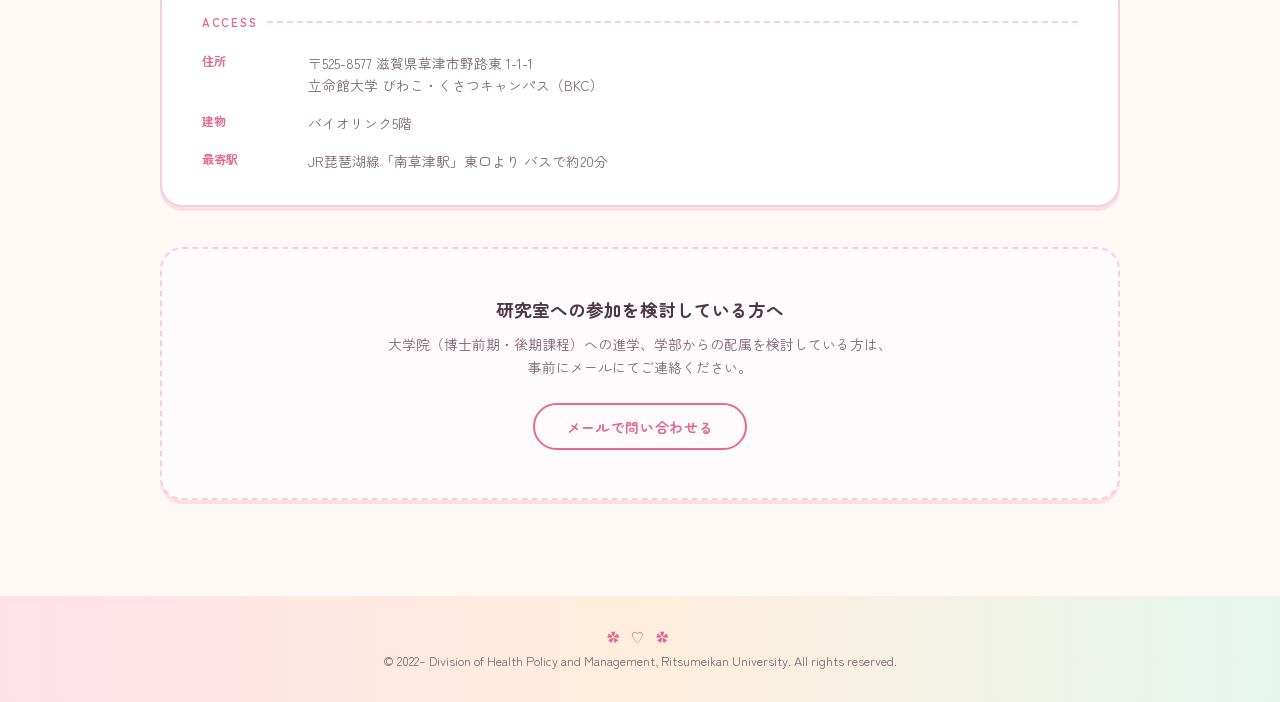
==== commit 7b2fb6e2: "トップページのデザインをパステル調のかわいい雰囲気に変更 Co-Authored-By: Claude Opus 5.5 <noreply@anthropic.com> Claude-Session:" ====
--- a/index.html
+++ b/index.html
@@ -4,7 +4,7 @@
 <meta charset="UTF-8">
 <meta name="viewport" content="width=device-width, initial-scale=1.0">
 <title>医療政策・管理学研究室 | Ritsumeikan University</title>
-<link href="https://fonts.googleapis.com/css2?family=Noto+Sans+JP:wght@300;400;700&family=Inter:wght@300;400;600;700&display=swap" rel="stylesheet">
+<link href="https://fonts.googleapis.com/css2?family=Zen+Maru+Gothic:wght@400;500;700&family=Noto+Sans+JP:wght@300;400;700&family=Inter:wght@300;400;600;700&display=swap" rel="stylesheet">
 <style>
 /* ══════════════════════════════════════
    Base
@@ -931,6 +931,216 @@
 @media (max-width: 680px) {
   .tooltip-text { width: 240px; }
 }
+
+/* ══════════════════════════════════════
+   Cute theme（パステル・丸み）
+   上の基本スタイルを色・形だけ上書きする
+══════════════════════════════════════ */
+:root {
+  --c-main: #e06b95;      /* ピンク（文字・アクセント） */
+  --c-main-dk: #c4527c;
+  --c-soft: #ffe3ec;      /* 淡いピンク */
+  --c-line: #f7cfdc;
+  --c-peach: #ffd9c2;
+  --c-mint: #c9eee2;
+  --c-lav: #e3dafa;
+  --c-cream: #fff8f4;
+  --c-text: #4b3a45;
+  --c-sub: #7a6470;
+}
+
+body {
+  font-family: 'Zen Maru Gothic', 'M PLUS Rounded 1c', 'Noto Sans JP', sans-serif;
+  background: var(--c-cream);
+  color: var(--c-text);
+}
+
+/* Nav */
+nav {
+  background: rgba(255,250,247,0.92);
+  border-bottom: 2px dotted var(--c-line);
+  box-shadow: 0 2px 12px rgba(224,107,149,0.08);
+}
+.nav-logo { color: var(--c-main); }
+.nav-logo::before { content: '✿ '; }
+.nav-links a { color: var(--c-sub); }
+.nav-links a::after { background: var(--c-main); height: 3px; border-radius: 3px; }
+.nav-links a:hover, .nav-links a.active { color: var(--c-main); }
+
+/* 見出し */
+.section-label, .subsection-label, .info-card h4, .access-block h3 { color: var(--c-main); }
+.section-label::before { content: '♡ '; }
+.section-title { color: var(--c-text); }
+.section-title::after {
+  content: '';
+  display: block;
+  width: 64px; height: 8px;
+  margin-top: 0.7rem;
+  border-radius: 8px;
+  background: linear-gradient(90deg, #f7a8c4, #ffc9a8, #b9e6d6);
+}
+.section-desc, .mission-text p, .faculty-info p, .area-card p, .news-body,
+.info-card p, .access-list .val, .cta-block p { color: var(--c-sub); }
+.subsection-label::after, .access-block h3::after {
+  height: 0;
+  border-top: 2px dashed var(--c-line);
+  background: none;
+}
+.grade-label {
+  display: inline-block;
+  color: var(--c-main-dk);
+  background: var(--c-soft);
+  padding: 0.3rem 0.9rem;
+  border-radius: 2rem;
+}
+
+/* Hero */
+#home { background: linear-gradient(135deg, #ffe1ea 0%, #ffeedd 45%, #e6f6ef 75%, #ece4fb 100%); }
+#home::before { background: radial-gradient(circle, rgba(255,170,200,0.45) 0%, transparent 70%); }
+#home::after  { background: radial-gradient(circle, rgba(170,225,205,0.5) 0%, transparent 70%); }
+.grid-bg {
+  background-image: radial-gradient(rgba(224,107,149,0.18) 2px, transparent 2px);
+  background-size: 28px 28px;
+}
+.badge {
+  background: #ffffff;
+  border: 2px solid var(--c-line);
+  color: var(--c-main);
+  box-shadow: 0 3px 0 var(--c-line);
+}
+.hero-title {
+  background: none;
+  -webkit-text-fill-color: var(--c-text);
+  color: var(--c-text);
+  text-shadow: 3px 3px 0 #ffffff, 5px 5px 0 rgba(247,168,196,0.45);
+}
+.hero-subtitle { color: var(--c-main); font-weight: 500; }
+.hero-desc { color: var(--c-sub); }
+.btn-jump {
+  background: #ffffff;
+  border: 2px solid var(--c-line);
+  color: var(--c-main-dk);
+  border-radius: 2rem;
+  box-shadow: 0 4px 0 var(--c-line);
+}
+.btn-jump:hover {
+  background: var(--c-soft);
+  border-color: #f2a6c1;
+  transform: translateY(-3px);
+  box-shadow: 0 7px 0 var(--c-line);
+}
+
+/* Stats */
+.stats-strip { background: #ffffff; border-color: var(--c-line); }
+.stat-item { border-right: 2px dotted var(--c-line); }
+.stat-item:hover { background: var(--c-soft); }
+.stat-item:nth-child(4n+1) .stat-num { color: #e06b95; }
+.stat-item:nth-child(4n+2) .stat-num { color: #e88a55; }
+.stat-item:nth-child(4n+3) .stat-num { color: #3fa585; }
+.stat-item:nth-child(4n+4) .stat-num { color: #8a6ad0; }
+.stat-label { color: var(--c-sub); }
+
+/* セクション背景 */
+#news, #members, #contact { background: var(--c-cream); }
+#about, #research { background: #ffffff; }
+
+/* カード共通：まるく・ふんわり */
+.faculty-card, .student-card, .area-card, .pub-item, .misc-item,
+.info-card, .access-block, .cta-block {
+  border: 2px solid var(--c-line);
+  border-radius: 1.4rem;
+  box-shadow: 0 4px 0 rgba(247,207,220,0.6);
+}
+.faculty-card:hover, .student-card:hover, .area-card:hover, .pub-item:hover,
+.misc-item:hover, .info-card:hover {
+  border-color: #f2a6c1;
+  box-shadow: 0 8px 0 rgba(247,207,220,0.75);
+}
+.faculty-card::before { width: 8px; background: linear-gradient(180deg, #f7a8c4, #ffc9a8, #b9e6d6); }
+.avatar {
+  background: linear-gradient(135deg, #ffd3e1, #ffe6d3);
+  border: 3px solid #ffffff;
+  box-shadow: 0 0 0 3px var(--c-line);
+}
+.student-avatar { background: var(--c-soft); border: 2px solid var(--c-line); }
+.student-card:nth-child(4n+2) .student-avatar { background: var(--c-peach); }
+.student-card:nth-child(4n+3) .student-avatar { background: var(--c-mint); }
+.student-card:nth-child(4n+4) .student-avatar { background: var(--c-lav); }
+.faculty-info h3, .student-card h4, .area-card h3, .pub-content h4, .cta-block h3 { color: var(--c-text); }
+.faculty-info .role, .student-card .grade { color: var(--c-main); }
+.area-card { background: #fffafc; }
+.area-card::after { height: 5px; background: linear-gradient(90deg, #f7a8c4, #ffc9a8, #b9e6d6); }
+.area-card:nth-child(3n+2) { background: #fffaf5; }
+.area-card:nth-child(3n+3) { background: #f7fdfa; }
+
+/* タグ・バッジ・ボタン */
+.tag, .pub-year, .misc-year, .pub-link, .grant-badge {
+  background: var(--c-soft);
+  border: 1.5px solid var(--c-line);
+  color: var(--c-main-dk);
+  border-radius: 2rem;
+}
+.pub-link:hover { background: #ffd0df; border-color: var(--c-main); }
+.profile-link {
+  background: #ffffff;
+  border: 2px solid var(--c-line);
+  color: var(--c-main-dk);
+  border-radius: 2rem;
+}
+.profile-link:hover { background: var(--c-soft); border-color: #f2a6c1; }
+.btn-outline, .news-more-toggle {
+  border: 2px solid var(--c-main);
+  color: var(--c-main);
+  border-radius: 2rem;
+}
+.btn-outline:hover, .news-more-toggle:hover { background: var(--c-main); color: #ffffff; }
+.year-tab { border: 2px solid var(--c-line); color: var(--c-sub); }
+.year-tab:hover { border-color: #f2a6c1; color: var(--c-main); background: var(--c-soft); }
+.year-tab.active { background: var(--c-main); border-color: var(--c-main); color: #ffffff; }
+
+/* リスト系 */
+.feature-list li, .grant-item {
+  background: var(--c-soft);
+  border-left: none;
+  border-radius: 1rem;
+  color: var(--c-text);
+}
+.feature-list li::before { content: '✿'; color: var(--c-main); }
+.feature-list li .kw { border-bottom-color: var(--c-main); }
+.tooltip-text { background: #5a4250; color: #fff3f7; border-radius: 1rem; }
+.tooltip-text::after { border-top-color: #5a4250; }
+
+/* ニュース */
+.news-list {
+  background: #ffffff;
+  border: 2px solid var(--c-line);
+  border-radius: 1.4rem;
+  padding: 0.4rem 1.6rem;
+}
+.news-item { border-bottom: 2px dotted var(--c-line); }
+.news-date { color: var(--c-sub); }
+.news-body a { color: var(--c-main-dk); font-weight: 700; }
+.news-cat.cat-paper   { background: #ffe3ec; color: #c4527c; border-color: #f7cfdc; }
+.news-cat.cat-lecture { background: #dcf3ea; color: #2f8a6c; border-color: #b4e2d1; }
+.news-cat.cat-conf    { background: #ffe9d9; color: #b85e22; border-color: #ffcfae; }
+.news-cat.cat-member  { background: #ece4fb; color: #6f51b5; border-color: #d4c6f3; }
+
+/* 連絡先・フッター */
+.access-list .label { color: var(--c-main); }
+.info-card a { color: var(--c-main-dk); }
+.cta-block { border-style: dashed; background: #fffafc; }
+footer {
+  background: linear-gradient(90deg, #ffe1ea, #ffeedd, #e6f6ef);
+  border-top: none;
+  color: var(--c-sub);
+}
+footer::before { content: '✿ ♡ ✿'; display: block; color: var(--c-main); margin-bottom: 0.4rem; letter-spacing: 0.4em; }
+#totop { background: var(--c-main); box-shadow: 0 4px 0 var(--c-main-dk); }
+#totop:hover { background: var(--c-main-dk); }
+
+@media (max-width: 560px) {
+  .news-list { padding: 0.2rem 1rem; }
+}
 </style>
 </head>
 <body>
@@ -990,7 +1200,7 @@
           <span class="news-date">2026年11月</span>
           <span class="news-cat cat-member">メンバー</span>
         </div>
-        <div class="news-body">B3の基礎配属生15名をお迎えしました。（<a href="#members">メンバー一覧へ</a>）</div>
+        <div class="news-body">B3の基礎配属生15名をお迎えしました。（<a href="#b3-2026">メンバー一覧へ</a>）</div>
       </div>
 
       <div class="news-item">
@@ -1251,7 +1461,7 @@
         <div class="student-card"><div class="student-avatar">👤</div><h4>清水 款士</h4><div class="grade">B4</div><div class="theme">日本における免疫チェックポイント阻害薬の経済評価のシステマティックレビュー</div></div>
       </div>
 
-      <div class="grade-label">B3（学部3年）</div>
+      <div class="grade-label" id="b3-2026" style="scroll-margin-top: 80px;">B3（学部3年）</div>
       <div class="student-grid">
         <div class="student-card"><div class="student-avatar">👤</div><h4>近藤 来美</h4><div class="grade">B3</div></div>
         <div class="student-card"><div class="student-avatar">👤</div><h4>奥田 涼介</h4><div class="grade">B3</div></div>
